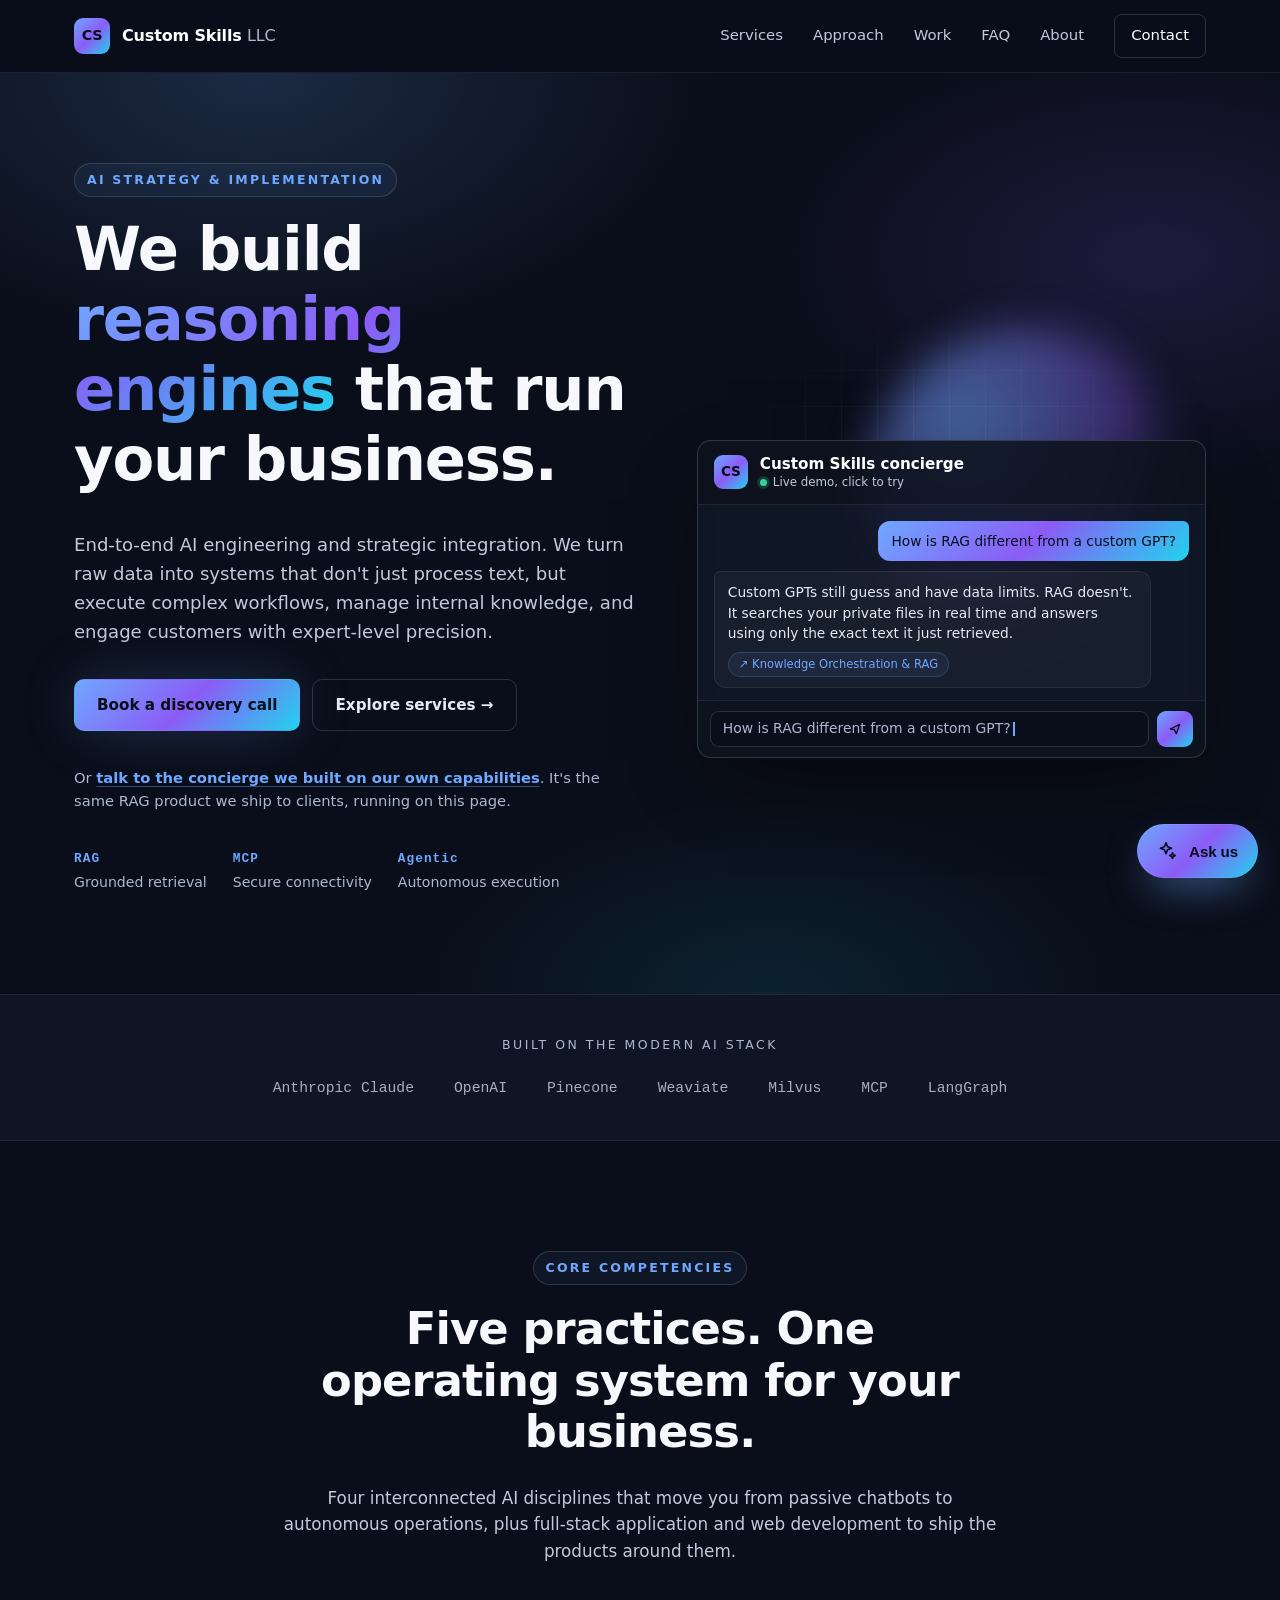
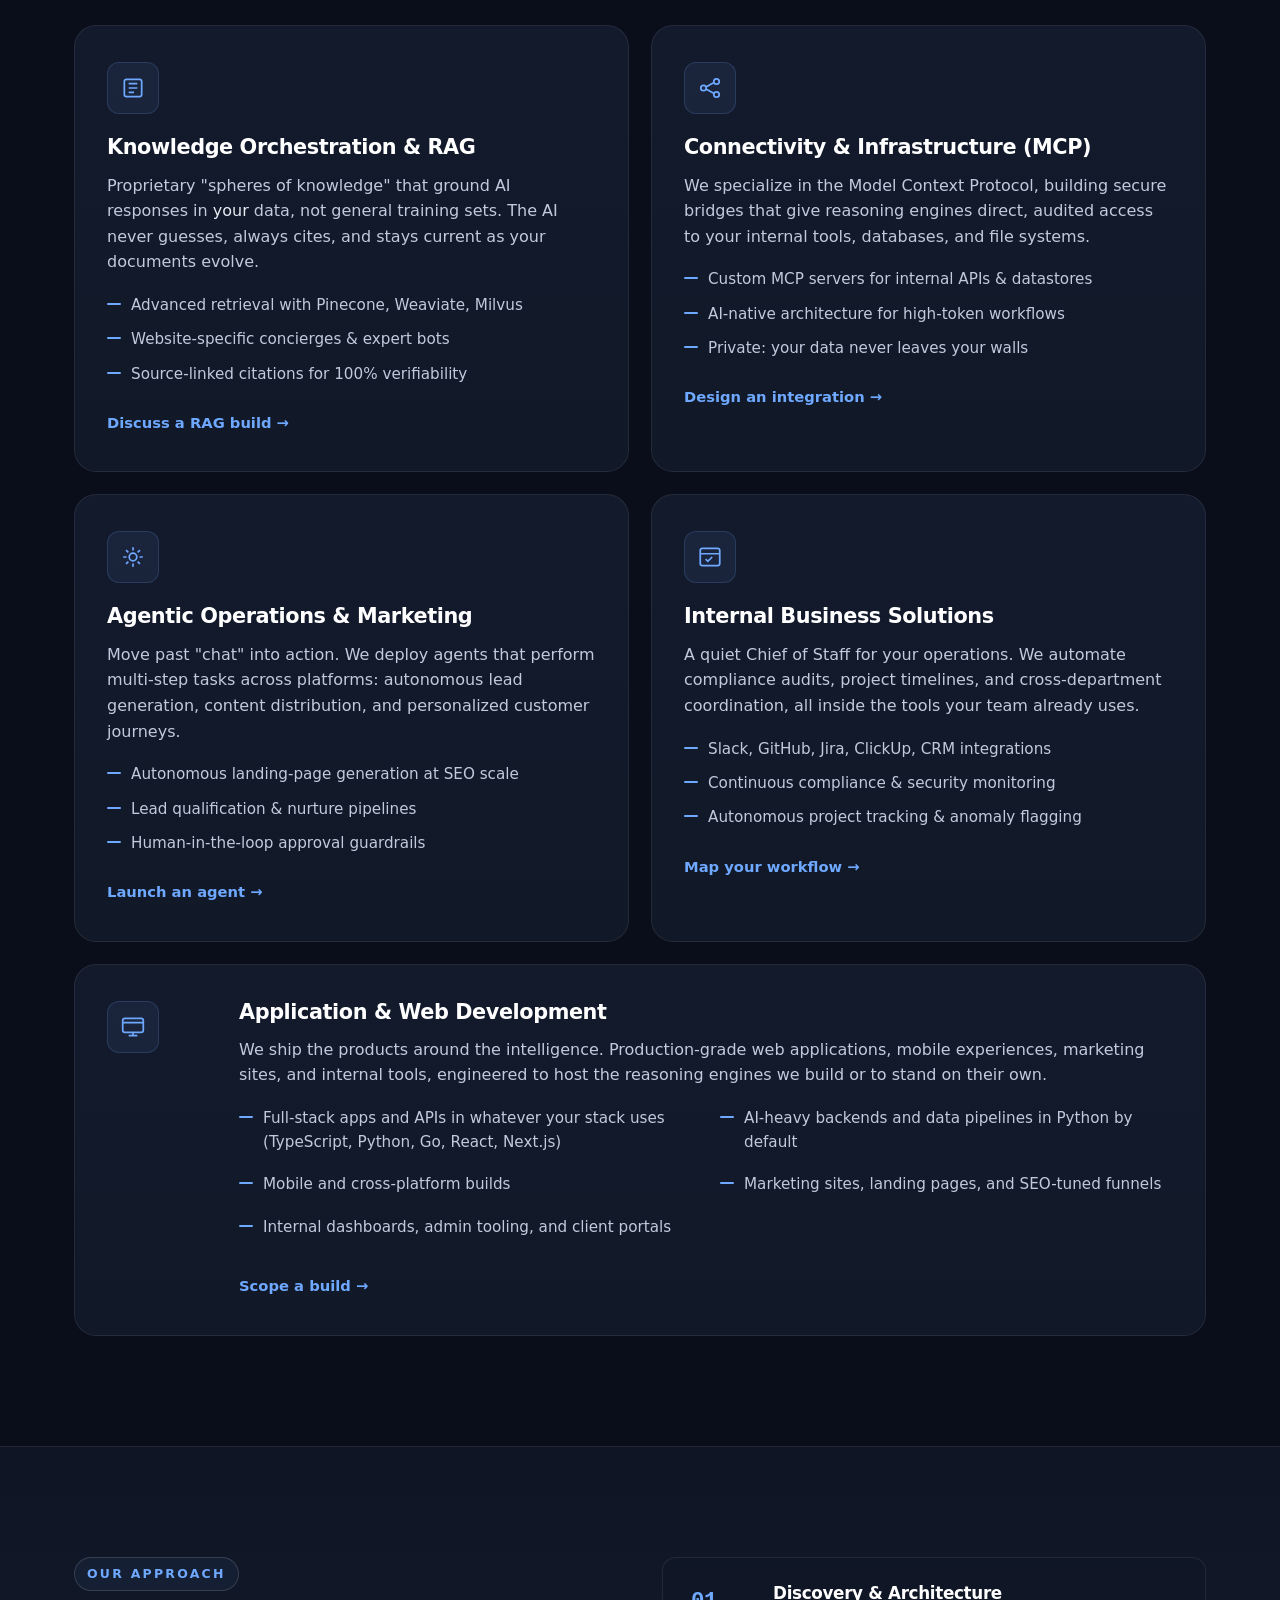
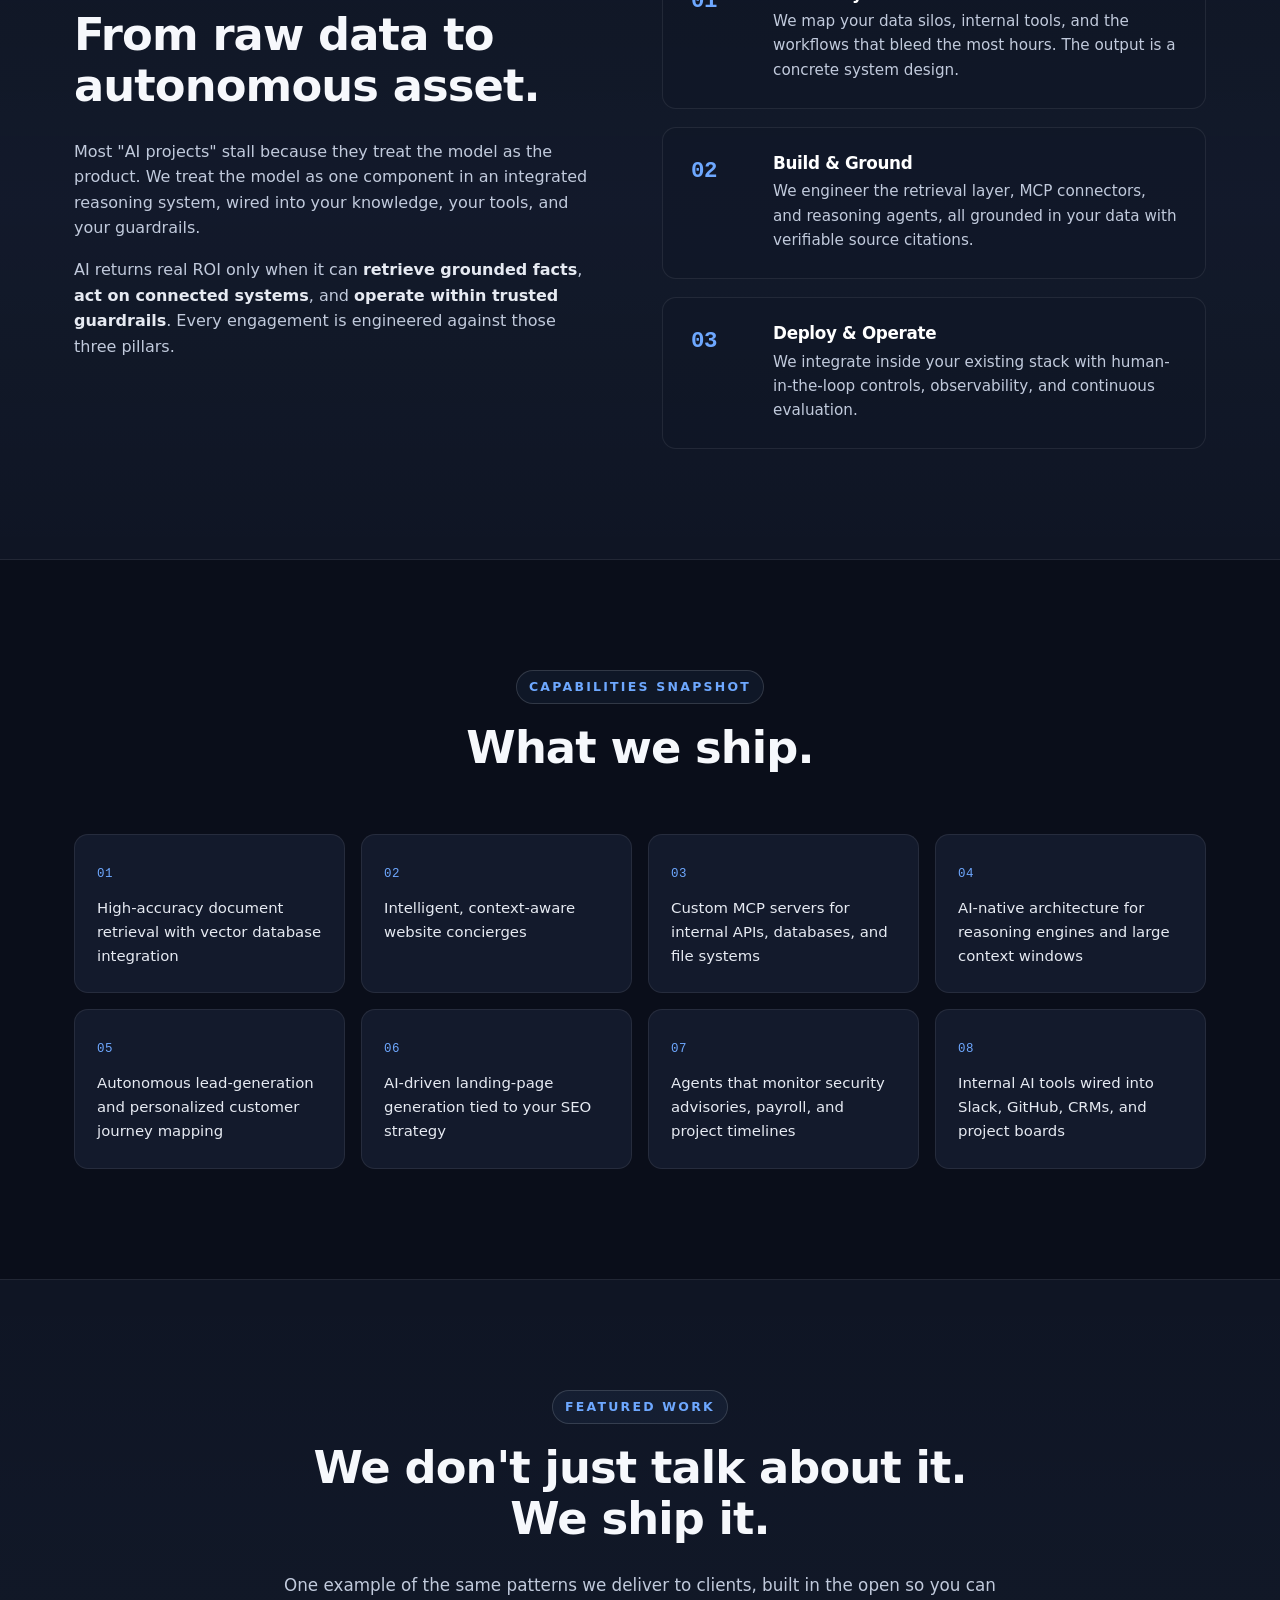
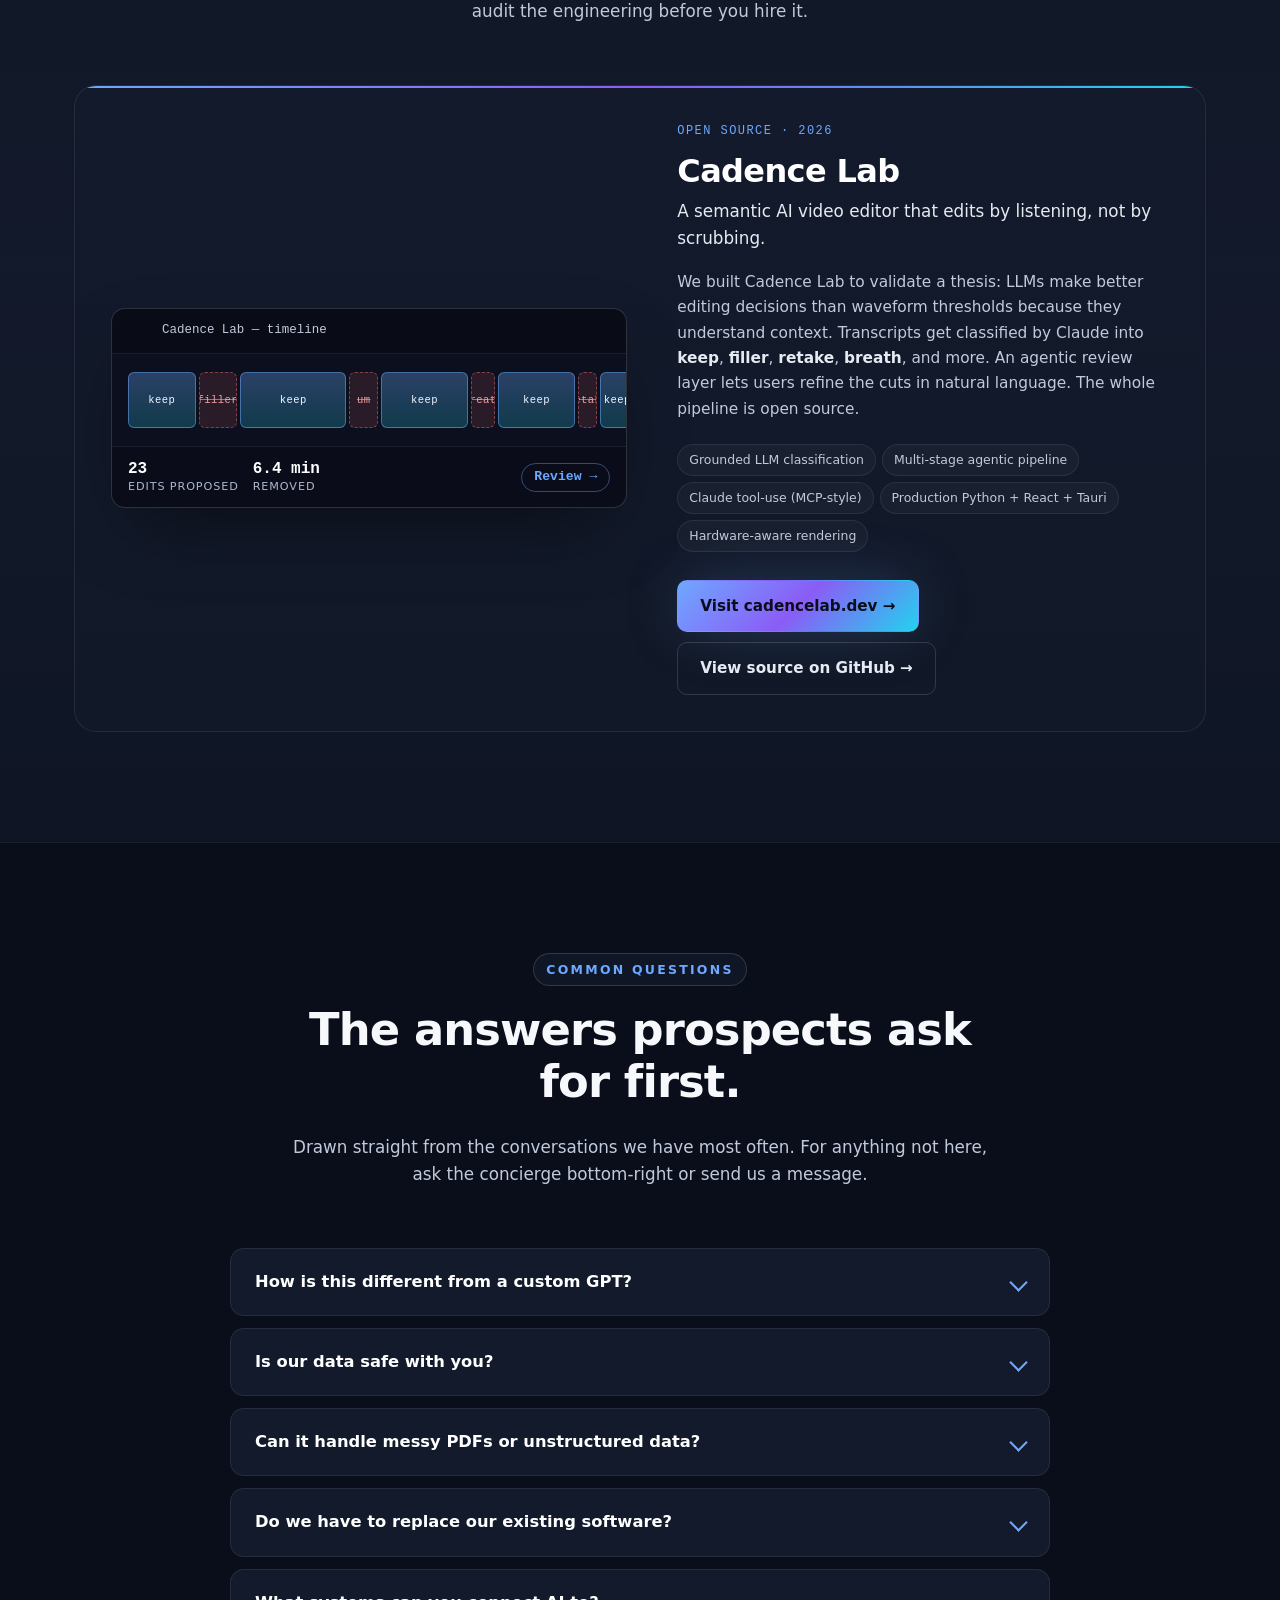
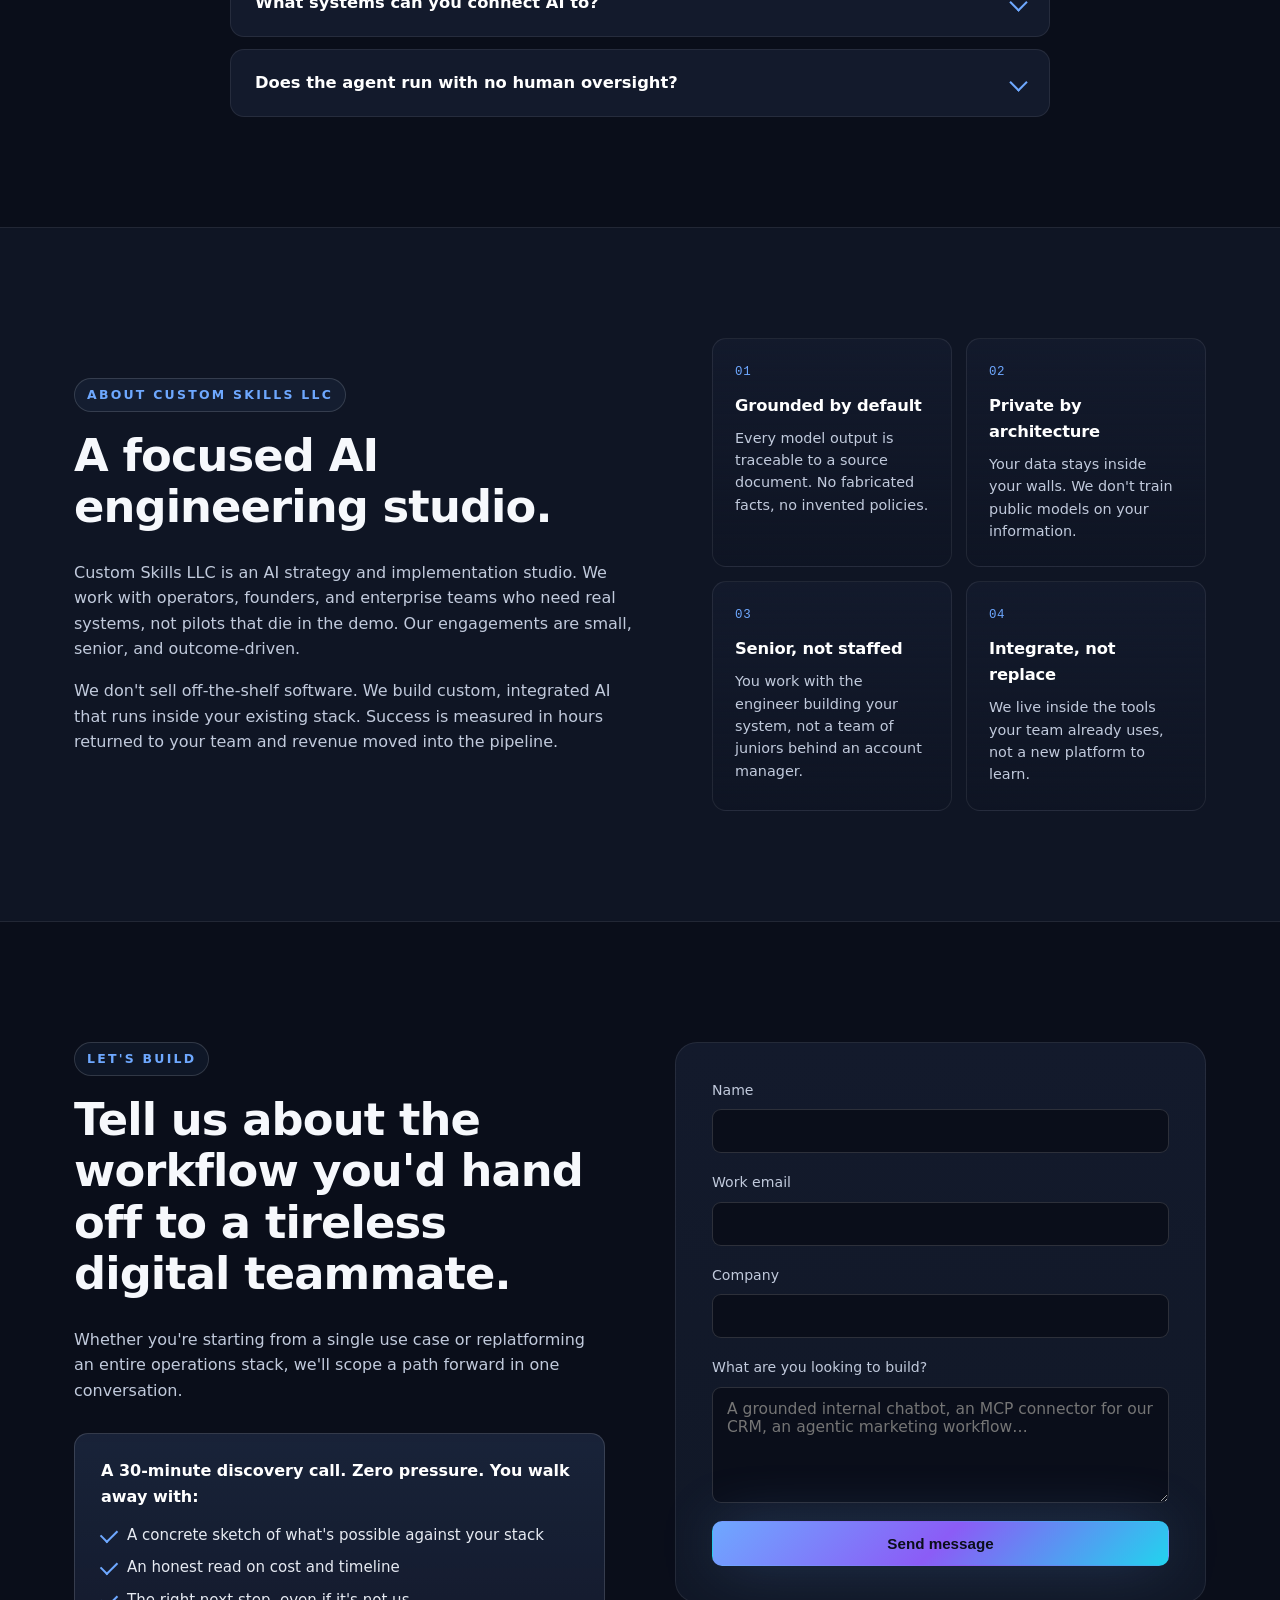
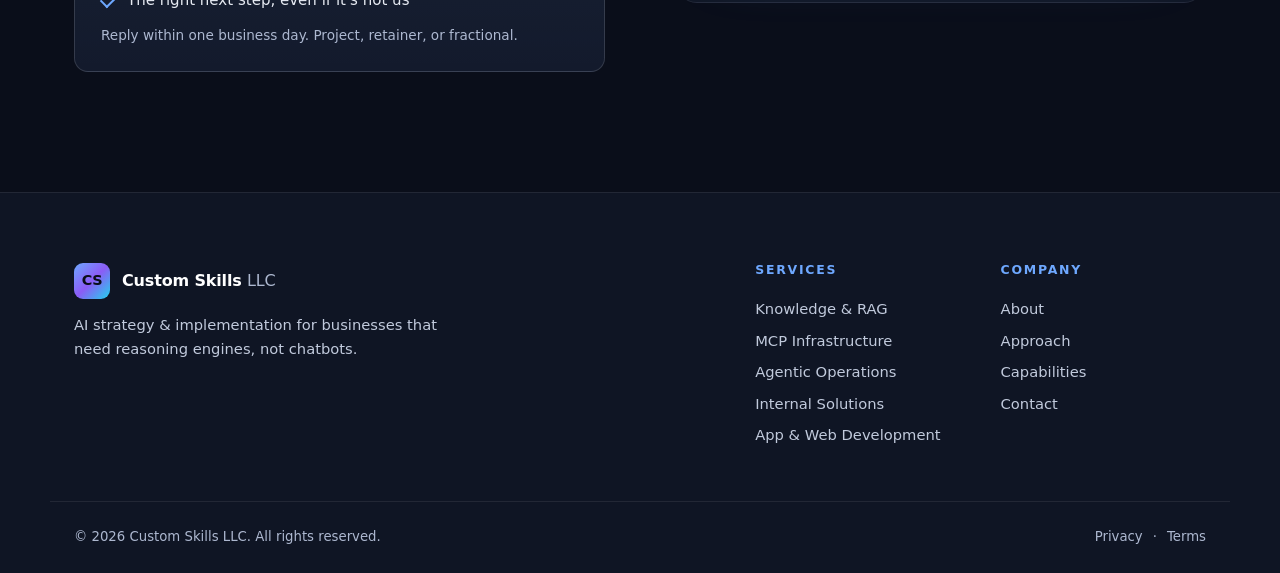
==== public/index.html @ 5caa5357 "Add portfolio section, add Cadence Lab to chatbot" ====
<!DOCTYPE html>
<html lang="en">
<head>
  <meta charset="UTF-8" />
  <meta name="viewport" content="width=device-width, initial-scale=1.0" />

  <!-- Primary SEO -->
  <title>Custom Skills LLC | AI Consulting, RAG & MCP Implementation</title>
  <meta name="description" content="Custom Skills LLC builds production AI systems for businesses: RAG knowledge bases, MCP integrations, agentic workflows, and the web apps that ship around them. Reasoning engines, not chatbots." />
  <meta name="keywords" content="AI consulting, AI implementation, RAG, retrieval augmented generation, MCP, Model Context Protocol, AI agents, agentic AI, LLM consulting, AI strategy, custom AI development, vector database, AI integration" />
  <meta name="author" content="Custom Skills LLC" />
  <link rel="canonical" href="https://customskillsllc.com/" />

  <!-- Icons & theming -->
  <link rel="icon" type="image/svg+xml" href="favicon.svg" />
  <link rel="mask-icon" href="favicon.svg" color="#6ea8ff" />
  <meta name="theme-color" content="#0a0e1a" />

  <!-- Open Graph (LinkedIn, Facebook, iMessage, Slack) -->
  <meta property="og:type" content="website" />
  <meta property="og:site_name" content="Custom Skills LLC" />
  <meta property="og:title" content="Custom Skills LLC | AI Consulting, RAG & MCP Implementation" />
  <meta property="og:description" content="We build reasoning engines that run your business. RAG knowledge bases, MCP integrations, agentic workflows, and the web apps that ship around them." />
  <meta property="og:url" content="https://customskillsllc.com/" />
  <meta property="og:image" content="https://customskillsllc.com/og-image.jpg" />
  <meta property="og:image:width" content="1200" />
  <meta property="og:image:height" content="630" />
  <meta property="og:image:alt" content="Custom Skills LLC | AI Strategy &amp; Implementation" />
  <meta property="og:locale" content="en_US" />

  <!-- Twitter / X -->
  <meta name="twitter:card" content="summary_large_image" />
  <meta name="twitter:title" content="Custom Skills LLC | AI Consulting, RAG & MCP Implementation" />
  <meta name="twitter:description" content="We build reasoning engines that run your business. RAG knowledge bases, MCP integrations, agentic workflows, and the web apps that ship around them." />
  <meta name="twitter:image" content="https://customskillsllc.com/og-image.jpg" />
  <meta name="twitter:image:alt" content="Custom Skills LLC | AI Strategy &amp; Implementation" />

  <!-- Performance hints -->
  <link rel="dns-prefetch" href="https://formspree.io" />

  <!-- Fonts (self-hosted, no third-party request) -->
  <link rel="preload" as="font" type="font/woff2" href="/fonts/inter-400-latin.woff2" crossorigin />
  <link rel="preload" as="font" type="font/woff2" href="/fonts/inter-700-latin.woff2" crossorigin />
  <style id="fonts">
@font-face {
  font-family: 'Inter';
  font-style: normal;
  font-weight: 400;
  font-display: swap;
  src: url('/fonts/inter-400-latin-ext.woff2') format('woff2');
  unicode-range: U+0100-02BA, U+02BD-02C5, U+02C7-02CC, U+02CE-02D7, U+02DD-02FF, U+0304, U+0308, U+0329, U+1D00-1DBF, U+1E00-1E9F, U+1EF2-1EFF, U+2020, U+20A0-20AB, U+20AD-20C0, U+2113, U+2C60-2C7F, U+A720-A7FF;
}
@font-face {
  font-family: 'Inter';
  font-style: normal;
  font-weight: 400;
  font-display: swap;
  src: url('/fonts/inter-400-latin.woff2') format('woff2');
  unicode-range: U+0000-00FF, U+0131, U+0152-0153, U+02BB-02BC, U+02C6, U+02DA, U+02DC, U+0304, U+0308, U+0329, U+2000-206F, U+20AC, U+2122, U+2191, U+2193, U+2212, U+2215, U+FEFF, U+FFFD;
}
@font-face {
  font-family: 'Inter';
  font-style: normal;
  font-weight: 500;
  font-display: swap;
  src: url('/fonts/inter-500-latin-ext.woff2') format('woff2');
  unicode-range: U+0100-02BA, U+02BD-02C5, U+02C7-02CC, U+02CE-02D7, U+02DD-02FF, U+0304, U+0308, U+0329, U+1D00-1DBF, U+1E00-1E9F, U+1EF2-1EFF, U+2020, U+20A0-20AB, U+20AD-20C0, U+2113, U+2C60-2C7F, U+A720-A7FF;
}
@font-face {
  font-family: 'Inter';
  font-style: normal;
  font-weight: 500;
  font-display: swap;
  src: url('/fonts/inter-500-latin.woff2') format('woff2');
  unicode-range: U+0000-00FF, U+0131, U+0152-0153, U+02BB-02BC, U+02C6, U+02DA, U+02DC, U+0304, U+0308, U+0329, U+2000-206F, U+20AC, U+2122, U+2191, U+2193, U+2212, U+2215, U+FEFF, U+FFFD;
}
@font-face {
  font-family: 'Inter';
  font-style: normal;
  font-weight: 600;
  font-display: swap;
  src: url('/fonts/inter-600-latin-ext.woff2') format('woff2');
  unicode-range: U+0100-02BA, U+02BD-02C5, U+02C7-02CC, U+02CE-02D7, U+02DD-02FF, U+0304, U+0308, U+0329, U+1D00-1DBF, U+1E00-1E9F, U+1EF2-1EFF, U+2020, U+20A0-20AB, U+20AD-20C0, U+2113, U+2C60-2C7F, U+A720-A7FF;
}
@font-face {
  font-family: 'Inter';
  font-style: normal;
  font-weight: 600;
  font-display: swap;
  src: url('/fonts/inter-600-latin.woff2') format('woff2');
  unicode-range: U+0000-00FF, U+0131, U+0152-0153, U+02BB-02BC, U+02C6, U+02DA, U+02DC, U+0304, U+0308, U+0329, U+2000-206F, U+20AC, U+2122, U+2191, U+2193, U+2212, U+2215, U+FEFF, U+FFFD;
}
@font-face {
  font-family: 'Inter';
  font-style: normal;
  font-weight: 700;
  font-display: swap;
  src: url('/fonts/inter-700-latin-ext.woff2') format('woff2');
  unicode-range: U+0100-02BA, U+02BD-02C5, U+02C7-02CC, U+02CE-02D7, U+02DD-02FF, U+0304, U+0308, U+0329, U+1D00-1DBF, U+1E00-1E9F, U+1EF2-1EFF, U+2020, U+20A0-20AB, U+20AD-20C0, U+2113, U+2C60-2C7F, U+A720-A7FF;
}
@font-face {
  font-family: 'Inter';
  font-style: normal;
  font-weight: 700;
  font-display: swap;
  src: url('/fonts/inter-700-latin.woff2') format('woff2');
  unicode-range: U+0000-00FF, U+0131, U+0152-0153, U+02BB-02BC, U+02C6, U+02DA, U+02DC, U+0304, U+0308, U+0329, U+2000-206F, U+20AC, U+2122, U+2191, U+2193, U+2212, U+2215, U+FEFF, U+FFFD;
}
@font-face {
  font-family: 'Inter';
  font-style: normal;
  font-weight: 800;
  font-display: swap;
  src: url('/fonts/inter-800-latin-ext.woff2') format('woff2');
  unicode-range: U+0100-02BA, U+02BD-02C5, U+02C7-02CC, U+02CE-02D7, U+02DD-02FF, U+0304, U+0308, U+0329, U+1D00-1DBF, U+1E00-1E9F, U+1EF2-1EFF, U+2020, U+20A0-20AB, U+20AD-20C0, U+2113, U+2C60-2C7F, U+A720-A7FF;
}
@font-face {
  font-family: 'Inter';
  font-style: normal;
  font-weight: 800;
  font-display: swap;
  src: url('/fonts/inter-800-latin.woff2') format('woff2');
  unicode-range: U+0000-00FF, U+0131, U+0152-0153, U+02BB-02BC, U+02C6, U+02DA, U+02DC, U+0304, U+0308, U+0329, U+2000-206F, U+20AC, U+2122, U+2191, U+2193, U+2212, U+2215, U+FEFF, U+FFFD;
}
@font-face {
  font-family: 'JetBrains Mono';
  font-style: normal;
  font-weight: 400;
  font-display: swap;
  src: url('/fonts/jetbrains-mono-400-latin-ext.woff2') format('woff2');
  unicode-range: U+0100-02BA, U+02BD-02C5, U+02C7-02CC, U+02CE-02D7, U+02DD-02FF, U+0304, U+0308, U+0329, U+1D00-1DBF, U+1E00-1E9F, U+1EF2-1EFF, U+2020, U+20A0-20AB, U+20AD-20C0, U+2113, U+2C60-2C7F, U+A720-A7FF;
}
@font-face {
  font-family: 'JetBrains Mono';
  font-style: normal;
  font-weight: 400;
  font-display: swap;
  src: url('/fonts/jetbrains-mono-400-latin.woff2') format('woff2');
  unicode-range: U+0000-00FF, U+0131, U+0152-0153, U+02BB-02BC, U+02C6, U+02DA, U+02DC, U+0304, U+0308, U+0329, U+2000-206F, U+20AC, U+2122, U+2191, U+2193, U+2212, U+2215, U+FEFF, U+FFFD;
}
@font-face {
  font-family: 'JetBrains Mono';
  font-style: normal;
  font-weight: 500;
  font-display: swap;
  src: url('/fonts/jetbrains-mono-500-latin-ext.woff2') format('woff2');
  unicode-range: U+0100-02BA, U+02BD-02C5, U+02C7-02CC, U+02CE-02D7, U+02DD-02FF, U+0304, U+0308, U+0329, U+1D00-1DBF, U+1E00-1E9F, U+1EF2-1EFF, U+2020, U+20A0-20AB, U+20AD-20C0, U+2113, U+2C60-2C7F, U+A720-A7FF;
}
@font-face {
  font-family: 'JetBrains Mono';
  font-style: normal;
  font-weight: 500;
  font-display: swap;
  src: url('/fonts/jetbrains-mono-500-latin.woff2') format('woff2');
  unicode-range: U+0000-00FF, U+0131, U+0152-0153, U+02BB-02BC, U+02C6, U+02DA, U+02DC, U+0304, U+0308, U+0329, U+2000-206F, U+20AC, U+2122, U+2191, U+2193, U+2212, U+2215, U+FEFF, U+FFFD;
}
  </style>

  <link rel="preload" href="styles.css" as="style" onload="this.onload=null;this.rel='stylesheet'" />
  <noscript><link rel="stylesheet" href="styles.css" /></noscript>

  <!-- Structured data -->
  <script type="application/ld+json">
  {
    "@context": "https://schema.org",
    "@graph": [
      {
        "@type": "Organization",
        "@id": "https://customskillsllc.com/#organization",
        "name": "Custom Skills LLC",
        "url": "https://customskillsllc.com/",
        "logo": "https://customskillsllc.com/favicon.svg",
        "image": "https://customskillsllc.com/og-image.jpg",
        "description": "AI strategy and implementation studio building reasoning engines, RAG systems, MCP infrastructure, and autonomous agents for businesses.",
        "email": "contact@customskillsllc.com",
        "founder": {
          "@type": "Person",
          "@id": "https://customskillsllc.com/#joseph-leon",
          "name": "Joseph Leon",
          "jobTitle": "Founder",
          "worksFor": { "@id": "https://customskillsllc.com/#organization" }
        }
      },
      {
        "@type": "ProfessionalService",
        "@id": "https://customskillsllc.com/#service",
        "name": "Custom Skills LLC",
        "url": "https://customskillsllc.com/",
        "image": "https://customskillsllc.com/og-image.jpg",
        "description": "End-to-end AI engineering and strategic integration. Knowledge orchestration, MCP infrastructure, agentic operations, internal business solutions, and application & web development.",
        "areaServed": "Worldwide",
        "priceRange": "$$$",
        "provider": { "@id": "https://customskillsllc.com/#organization" },
        "hasOfferCatalog": {
          "@type": "OfferCatalog",
          "name": "AI Services",
          "itemListElement": [
            {
              "@type": "Offer",
              "itemOffered": {
                "@type": "Service",
                "name": "Knowledge Orchestration & RAG",
                "description": "Proprietary spheres of knowledge for businesses, ensuring AI responses are grounded in your data via advanced retrieval-augmented generation with vector databases like Pinecone, Weaviate, and Milvus."
              }
            },
            {
              "@type": "Offer",
              "itemOffered": {
                "@type": "Service",
                "name": "Connectivity & Infrastructure (MCP)",
                "description": "Custom Model Context Protocol servers that give AI models direct, secure access to internal tools, databases, and file systems."
              }
            },
            {
              "@type": "Offer",
              "itemOffered": {
                "@type": "Service",
                "name": "Agentic Operations & Marketing",
                "description": "Autonomous AI agents that execute multi-step tasks across platforms: lead generation, content distribution, and personalized customer journeys."
              }
            },
            {
              "@type": "Offer",
              "itemOffered": {
                "@type": "Service",
                "name": "Internal Business Solutions",
                "description": "Custom AI tools that automate compliance audits, project timelines, and cross-department coordination inside your existing software stack."
              }
            },
            {
              "@type": "Offer",
              "itemOffered": {
                "@type": "Service",
                "name": "Application & Web Development",
                "description": "Production-grade web applications, mobile experiences, marketing sites, and internal tools engineered to host AI reasoning engines or stand on their own."
              }
            }
          ]
        }
      },
      {
        "@type": "WebSite",
        "@id": "https://customskillsllc.com/#website",
        "url": "https://customskillsllc.com/",
        "name": "Custom Skills LLC",
        "publisher": { "@id": "https://customskillsllc.com/#organization" },
        "inLanguage": "en-US"
      },
      {
        "@type": "FAQPage",
        "@id": "https://customskillsllc.com/#faq",
        "mainEntity": [
          {
            "@type": "Question",
            "name": "How is this different from a custom GPT?",
            "acceptedAnswer": {
              "@type": "Answer",
              "text": "Custom GPTs still guess and have strict data limits. RAG doesn't guess. It acts like a search engine for your private files, reads the exact text in real time, and summarizes it perfectly. When your data changes, the AI knows instantly, no retraining required."
            }
          },
          {
            "@type": "Question",
            "name": "Is our data safe with you?",
            "acceptedAnswer": {
              "@type": "Answer",
              "text": "Yes. We don't use your data to train public AI models. We build a secure, private bridge so the AI can look at your data inside your own walls, answer the question, and leave. Your data stays entirely yours."
            }
          },
          {
            "@type": "Question",
            "name": "Can it handle messy PDFs or unstructured data?",
            "acceptedAnswer": {
              "@type": "Answer",
              "text": "Yes. Our system ingests unstructured text, breaks it down, and indexes it so the AI can navigate thousands of pages of messy documentation in milliseconds."
            }
          },
          {
            "@type": "Question",
            "name": "Do we have to replace our existing software?",
            "acceptedAnswer": {
              "@type": "Answer",
              "text": "Not at all. We don't ask you to learn a new platform. We build the AI to live inside the tools your team already uses every day, making your existing stack significantly smarter."
            }
          },
          {
            "@type": "Question",
            "name": "What systems can you connect AI to?",
            "acceptedAnswer": {
              "@type": "Answer",
              "text": "Standard cloud databases, custom internal APIs, older local file systems. We build the custom MCP connectors to bridge them all together."
            }
          },
          {
            "@type": "Question",
            "name": "Does the agent run with no human oversight?",
            "acceptedAnswer": {
              "@type": "Answer",
              "text": "Only as much as you want it to. We build these systems with human-in-the-loop guardrails. The agent can do the heavy lifting and then pause for a manager's approval before anything goes live, or operate fully autonomously once you've earned confidence."
            }
          }
        ]
      }
    ]
  }
  </script>
</head>
<body>
  <a href="#main" class="skip-link">Skip to content</a>
  <header class="site-header" id="top">
    <div class="container nav-container">
      <a href="#top" class="logo">
        <span class="logo-mark">CS</span>
        <span class="logo-text">Custom Skills <span class="logo-llc">LLC</span></span>
      </a>
      <nav class="primary-nav" aria-label="Primary">
        <a href="#services">Services</a>
        <a href="#approach">Approach</a>
        <a href="#work">Work</a>
        <a href="#faq">FAQ</a>
        <a href="#about">About</a>
        <a href="#contact" class="nav-cta">Contact</a>
      </nav>
      <button class="nav-toggle" aria-label="Toggle navigation" aria-expanded="false">
        <span></span><span></span><span></span>
      </button>
    </div>
  </header>

  <main id="main">
    <section class="hero">
      <div class="container hero-grid">
        <div class="hero-content">
          <div class="eyebrow">AI Strategy & Implementation</div>
          <h1>We build <span class="gradient-text">reasoning engines</span> that run your business.</h1>
          <p class="lede">
            End-to-end AI engineering and strategic integration. We turn raw
            data into systems that don't just process text, but execute
            complex workflows, manage internal knowledge, and engage
            customers with expert-level precision.
          </p>
          <div class="hero-actions">
            <a href="#contact" class="btn btn-primary">Book a discovery call</a>
            <a href="#services" class="btn btn-ghost">Explore services →</a>
          </div>
          <p class="hero-concierge-cta">
            Or
            <button type="button" class="link-cta" data-open-concierge>
              talk to the concierge we built on our own capabilities
            </button>.
            It's the same RAG product we ship to clients, running on this page.
          </p>
          <ul class="hero-trust">
            <li><strong>RAG</strong> Grounded retrieval</li>
            <li><strong>MCP</strong> Secure connectivity</li>
            <li><strong>Agentic</strong> Autonomous execution</li>
          </ul>
        </div>
        <div class="hero-visual">
          <div class="orb" aria-hidden="true"></div>
          <div class="grid-overlay" aria-hidden="true"></div>
          <button
            type="button"
            class="hero-chat"
            data-open-concierge
            aria-label="Try the live Custom Skills concierge"
          >
            <div class="hero-chat-header">
              <span class="hero-chat-mark" aria-hidden="true">CS</span>
              <div class="hero-chat-title">
                <strong>Custom Skills concierge</strong>
                <span class="hero-chat-sub">
                  <span class="hero-chat-dot" aria-hidden="true"></span>
                  Live demo, click to try
                </span>
              </div>
            </div>
            <div class="hero-chat-messages">
              <div class="hero-chat-msg hero-chat-msg-user">
                How is RAG different from a custom GPT?
              </div>
              <div class="hero-chat-msg hero-chat-msg-assistant">
                <p>
                  Custom GPTs still guess and have data limits. RAG doesn't.
                  It searches your private files in real time and answers
                  using only the exact text it just retrieved.
                </p>
                <span class="hero-chat-cite">↗ Knowledge Orchestration &amp; RAG</span>
              </div>
            </div>
            <div class="hero-chat-input">
              <span class="hero-chat-placeholder" aria-label="Sample questions">
                <span class="hero-chat-typed" data-typewriter>Ask about RAG, MCP, agents…</span><span class="hero-chat-cursor" aria-hidden="true"></span>
              </span>
              <span class="hero-chat-send" aria-hidden="true">
                <svg viewBox="0 0 24 24" fill="none" stroke="currentColor" stroke-width="2" stroke-linecap="round" stroke-linejoin="round">
                  <path d="M5 12l14-7-5 14-3-6z"/>
                </svg>
              </span>
            </div>
          </button>
        </div>
      </div>
    </section>

    <section class="logos-strip">
      <div class="container">
        <p class="strip-label">Built on the modern AI stack</p>
        <div class="logos">
          <span>Anthropic Claude</span>
          <span>OpenAI</span>
          <span>Pinecone</span>
          <span>Weaviate</span>
          <span>Milvus</span>
          <span>MCP</span>
          <span>LangGraph</span>
        </div>
      </div>
    </section>

    <section id="services" class="services">
      <div class="container">
        <header class="section-header">
          <div class="eyebrow">Core Competencies</div>
          <h2>Five practices. One operating system for your business.</h2>
          <p class="section-sub">
            Four interconnected AI disciplines that move you from passive
            chatbots to autonomous operations, plus full-stack application
            and web development to ship the products around them.
          </p>
        </header>

        <div class="service-grid">
          <article class="service-card" id="service-knowledge-rag">
            <div class="service-icon" aria-hidden="true">
              <svg viewBox="0 0 24 24" fill="none" stroke="currentColor" stroke-width="1.6">
                <path d="M4 6a2 2 0 0 1 2-2h12a2 2 0 0 1 2 2v12a2 2 0 0 1-2 2H6a2 2 0 0 1-2-2z"/>
                <path d="M8 8h8M8 12h8M8 16h5"/>
              </svg>
            </div>
            <h3>Knowledge Orchestration & RAG</h3>
            <p>
              Proprietary "spheres of knowledge" that ground AI responses in
              <em>your</em> data, not general training sets. The AI never
              guesses, always cites, and stays current as your documents evolve.
            </p>
            <ul class="service-list">
              <li>Advanced retrieval with Pinecone, Weaviate, Milvus</li>
              <li>Website-specific concierges & expert bots</li>
              <li>Source-linked citations for 100% verifiability</li>
            </ul>
            <button type="button" class="service-link" data-open-concierge data-prefill="Tell me more about your Knowledge Orchestration and RAG work.">Discuss a RAG build →</button>
          </article>

          <article class="service-card" id="service-mcp">
            <div class="service-icon" aria-hidden="true">
              <svg viewBox="0 0 24 24" fill="none" stroke="currentColor" stroke-width="1.6">
                <circle cx="6" cy="12" r="2.5"/>
                <circle cx="18" cy="6" r="2.5"/>
                <circle cx="18" cy="18" r="2.5"/>
                <path d="M8.2 11l7.6-4M8.2 13l7.6 4"/>
              </svg>
            </div>
            <h3>Connectivity & Infrastructure (MCP)</h3>
            <p>
              We specialize in the Model Context Protocol, building secure
              bridges that give reasoning engines direct, audited access to
              your internal tools, databases, and file systems.
            </p>
            <ul class="service-list">
              <li>Custom MCP servers for internal APIs & datastores</li>
              <li>AI-native architecture for high-token workflows</li>
              <li>Private: your data never leaves your walls</li>
            </ul>
            <button type="button" class="service-link" data-open-concierge data-prefill="How would an MCP integration work for our internal systems?">Design an integration →</button>
          </article>

          <article class="service-card" id="service-agentic">
            <div class="service-icon" aria-hidden="true">
              <svg viewBox="0 0 24 24" fill="none" stroke="currentColor" stroke-width="1.6">
                <path d="M12 3v3M12 18v3M3 12h3M18 12h3M5.6 5.6l2.1 2.1M16.3 16.3l2.1 2.1M5.6 18.4l2.1-2.1M16.3 7.7l2.1-2.1"/>
                <circle cx="12" cy="12" r="3.5"/>
              </svg>
            </div>
            <h3>Agentic Operations & Marketing</h3>
            <p>
              Move past "chat" into action. We deploy agents that perform
              multi-step tasks across platforms: autonomous lead generation,
              content distribution, and personalized customer journeys.
            </p>
            <ul class="service-list">
              <li>Autonomous landing-page generation at SEO scale</li>
              <li>Lead qualification & nurture pipelines</li>
              <li>Human-in-the-loop approval guardrails</li>
            </ul>
            <button type="button" class="service-link" data-open-concierge data-prefill="What does an agentic operations engagement look like?">Launch an agent →</button>
          </article>

          <article class="service-card" id="service-internal">
            <div class="service-icon" aria-hidden="true">
              <svg viewBox="0 0 24 24" fill="none" stroke="currentColor" stroke-width="1.6">
                <rect x="3" y="4" width="18" height="16" rx="2"/>
                <path d="M3 9h18M8 14l2 2 4-4"/>
              </svg>
            </div>
            <h3>Internal Business Solutions</h3>
            <p>
              A quiet Chief of Staff for your operations. We automate
              compliance audits, project timelines, and cross-department
              coordination, all inside the tools your team already uses.
            </p>
            <ul class="service-list">
              <li>Slack, GitHub, Jira, ClickUp, CRM integrations</li>
              <li>Continuous compliance & security monitoring</li>
              <li>Autonomous project tracking & anomaly flagging</li>
            </ul>
            <button type="button" class="service-link" data-open-concierge data-prefill="How do you automate internal business workflows?">Map your workflow →</button>
          </article>

          <article class="service-card service-card-wide" id="service-app-web">
            <div class="service-icon" aria-hidden="true">
              <svg viewBox="0 0 24 24" fill="none" stroke="currentColor" stroke-width="1.6">
                <rect x="2.5" y="4" width="19" height="13" rx="2"/>
                <path d="M2.5 8h19M8 20h8M12 17v3"/>
              </svg>
            </div>
            <div class="service-wide-body">
              <h3>Application & Web Development</h3>
              <p>
                We ship the products around the intelligence. Production-grade
                web applications, mobile experiences, marketing sites, and
                internal tools, engineered to host the reasoning engines we
                build or to stand on their own.
              </p>
              <ul class="service-list service-list-wide">
                <li>Full-stack apps and APIs in whatever your stack uses (TypeScript, Python, Go, React, Next.js)</li>
                <li>AI-heavy backends and data pipelines in Python by default</li>
                <li>Mobile and cross-platform builds</li>
                <li>Marketing sites, landing pages, and SEO-tuned funnels</li>
                <li>Internal dashboards, admin tooling, and client portals</li>
              </ul>
              <button type="button" class="service-link" data-open-concierge data-prefill="Can you build a custom application around an AI backend for us?">Scope a build →</button>
            </div>
          </article>
        </div>
      </div>
    </section>

    <section id="approach" class="approach">
      <div class="container approach-grid">
        <div class="approach-copy">
          <div class="eyebrow">Our Approach</div>
          <h2>From raw data to autonomous asset.</h2>
          <p>
            Most "AI projects" stall because they treat the model as the
            product. We treat the model as one component in an integrated
            reasoning system, wired into your knowledge, your tools, and
            your guardrails.
          </p>
          <p>
            AI returns real ROI only when it can
            <strong>retrieve grounded facts</strong>,
            <strong>act on connected systems</strong>, and
            <strong>operate within trusted guardrails</strong>. Every
            engagement is engineered against those three pillars.
          </p>
        </div>
        <ol class="approach-steps">
          <li>
            <span class="step-num">01</span>
            <div>
              <h3>Discovery & Architecture</h3>
              <p>We map your data silos, internal tools, and the workflows that bleed the most hours. The output is a concrete system design.</p>
            </div>
          </li>
          <li>
            <span class="step-num">02</span>
            <div>
              <h3>Build & Ground</h3>
              <p>We engineer the retrieval layer, MCP connectors, and reasoning agents, all grounded in your data with verifiable source citations.</p>
            </div>
          </li>
          <li>
            <span class="step-num">03</span>
            <div>
              <h3>Deploy & Operate</h3>
              <p>We integrate inside your existing stack with human-in-the-loop controls, observability, and continuous evaluation.</p>
            </div>
          </li>
        </ol>
      </div>
    </section>

    <section id="capabilities" class="capabilities">
      <div class="container">
        <header class="section-header">
          <div class="eyebrow">Capabilities Snapshot</div>
          <h2>What we ship.</h2>
        </header>
        <div class="cap-grid">
          <div class="cap-item"><span>01</span><p>High-accuracy document retrieval with vector database integration</p></div>
          <div class="cap-item"><span>02</span><p>Intelligent, context-aware website concierges</p></div>
          <div class="cap-item"><span>03</span><p>Custom MCP servers for internal APIs, databases, and file systems</p></div>
          <div class="cap-item"><span>04</span><p>AI-native architecture for reasoning engines and large context windows</p></div>
          <div class="cap-item"><span>05</span><p>Autonomous lead-generation and personalized customer journey mapping</p></div>
          <div class="cap-item"><span>06</span><p>AI-driven landing-page generation tied to your SEO strategy</p></div>
          <div class="cap-item"><span>07</span><p>Agents that monitor security advisories, payroll, and project timelines</p></div>
          <div class="cap-item"><span>08</span><p>Internal AI tools wired into Slack, GitHub, CRMs, and project boards</p></div>
        </div>
      </div>
    </section>

    <section id="work" class="work">
      <div class="container">
        <header class="section-header">
          <div class="eyebrow">Featured Work</div>
          <h2>We don't just talk about it. We ship it.</h2>
          <p class="section-sub">
            One example of the same patterns we deliver to clients, built in the open so you can audit the engineering before you hire it.
          </p>
        </header>

        <article class="work-card">
          <div class="work-visual" aria-hidden="true">
            <div class="work-window">
              <div class="work-window-header">
                <span class="dot red"></span>
                <span class="dot yellow"></span>
                <span class="dot green"></span>
                <span class="work-window-title">Cadence Lab — timeline</span>
              </div>
              <div class="work-timeline">
                <div class="work-clip work-clip-keep" style="--w: 14%">keep</div>
                <div class="work-clip work-clip-cut" style="--w: 8%">filler</div>
                <div class="work-clip work-clip-keep" style="--w: 22%">keep</div>
                <div class="work-clip work-clip-cut" style="--w: 6%">um</div>
                <div class="work-clip work-clip-keep" style="--w: 18%">keep</div>
                <div class="work-clip work-clip-cut" style="--w: 5%">breath</div>
                <div class="work-clip work-clip-keep" style="--w: 16%">keep</div>
                <div class="work-clip work-clip-cut" style="--w: 4%">retake</div>
                <div class="work-clip work-clip-keep" style="--w: 7%">keep</div>
              </div>
              <div class="work-window-footer">
                <span class="work-stat">
                  <span class="work-stat-num">23</span>
                  <span class="work-stat-label">edits proposed</span>
                </span>
                <span class="work-stat">
                  <span class="work-stat-num">6.4 min</span>
                  <span class="work-stat-label">removed</span>
                </span>
                <span class="work-stat work-stat-cta">Review →</span>
              </div>
            </div>
          </div>

          <div class="work-content">
            <div class="work-label">Open Source · 2026</div>
            <h3 class="work-title">Cadence Lab</h3>
            <p class="work-tagline">A semantic AI video editor that edits by listening, not by scrubbing.</p>
            <p class="work-desc">
              We built Cadence Lab to validate a thesis: LLMs make better editing decisions than waveform thresholds because they understand context. Transcripts get classified by Claude into <em>keep</em>, <em>filler</em>, <em>retake</em>, <em>breath</em>, and more. An agentic review layer lets users refine the cuts in natural language. The whole pipeline is open source.
            </p>

            <ul class="work-tags" aria-label="Techniques demonstrated">
              <li>Grounded LLM classification</li>
              <li>Multi-stage agentic pipeline</li>
              <li>Claude tool-use (MCP-style)</li>
              <li>Production Python + React + Tauri</li>
              <li>Hardware-aware rendering</li>
            </ul>

            <div class="work-actions">
              <a href="https://cadencelab.dev" class="btn btn-primary" target="_blank" rel="noopener">Visit cadencelab.dev →</a>
              <a href="https://github.com/JosephLeon/Cadence-Lab" class="btn btn-ghost" target="_blank" rel="noopener">View source on GitHub →</a>
            </div>
          </div>
        </article>
      </div>
    </section>

    <section id="faq" class="faq">
      <div class="container">
        <header class="section-header">
          <div class="eyebrow">Common Questions</div>
          <h2>The answers prospects ask for first.</h2>
          <p class="section-sub">
            Drawn straight from the conversations we have most often.
            For anything not here, ask the concierge bottom-right or
            <a href="#contact">send us a message</a>.
          </p>
        </header>

        <div class="faq-list">
          <details class="faq-item">
            <summary>How is this different from a custom GPT?</summary>
            <div class="faq-body">
              Custom GPTs still guess and have strict data limits. RAG
              doesn't guess. It acts like a search engine for your
              private files, reads the exact text in real time, and
              summarizes it perfectly. When your data changes, the AI
              knows instantly, no retraining required.
            </div>
          </details>

          <details class="faq-item">
            <summary>Is our data safe with you?</summary>
            <div class="faq-body">
              Yes. We don't use your data to train public AI models. We
              build a secure, private bridge so the AI can look at your
              data inside your own walls, answer the question, and
              leave. Your data stays entirely yours.
            </div>
          </details>

          <details class="faq-item">
            <summary>Can it handle messy PDFs or unstructured data?</summary>
            <div class="faq-body">
              Yes. That's exactly what it excels at. Our system ingests
              unstructured text, breaks it down, and indexes it so the
              AI can navigate thousands of pages of messy documentation
              in milliseconds.
            </div>
          </details>

          <details class="faq-item">
            <summary>Do we have to replace our existing software?</summary>
            <div class="faq-body">
              Not at all. Our philosophy is the opposite. We don't ask
              you to learn a new platform. We build the AI to live
              inside the tools your team already uses every day, making
              your existing stack significantly smarter.
            </div>
          </details>

          <details class="faq-item">
            <summary>What systems can you connect AI to?</summary>
            <div class="faq-body">
              Pretty much anything. Standard cloud databases, custom
              internal APIs, older local file systems. We build the
              custom MCP connectors to bridge them all together.
            </div>
          </details>

          <details class="faq-item">
            <summary>Does the agent run with no human oversight?</summary>
            <div class="faq-body">
              Only as much as you want it to. We build these systems
              with human-in-the-loop guardrails. The agent can do the
              heavy lifting and then pause for a manager's approval
              before anything goes live, or operate fully autonomously
              once you've earned confidence.
            </div>
          </details>
        </div>
      </div>
    </section>

    <section id="about" class="about">
      <div class="container about-grid">
        <div class="about-copy">
          <div class="eyebrow">About Custom Skills LLC</div>
          <h2>A focused AI engineering studio.</h2>
          <p>
            Custom Skills LLC is an AI strategy and implementation studio.
            We work with operators, founders, and enterprise teams who need
            real systems, not pilots that die in the demo. Our engagements
            are small, senior, and outcome-driven.
          </p>
          <p>
            We don't sell off-the-shelf software. We build custom,
            integrated AI that runs inside your existing stack. Success
            is measured in hours returned to your team and revenue
            moved into the pipeline.
          </p>
        </div>
        <div class="principles" aria-label="Every engagement includes">
          <div class="principle">
            <div class="principle-num">01</div>
            <div class="principle-title">Grounded by default</div>
            <div class="principle-body">
              Every model output is traceable to a source document. No
              fabricated facts, no invented policies.
            </div>
          </div>
          <div class="principle">
            <div class="principle-num">02</div>
            <div class="principle-title">Private by architecture</div>
            <div class="principle-body">
              Your data stays inside your walls. We don't train public
              models on your information.
            </div>
          </div>
          <div class="principle">
            <div class="principle-num">03</div>
            <div class="principle-title">Senior, not staffed</div>
            <div class="principle-body">
              You work with the engineer building your system, not a
              team of juniors behind an account manager.
            </div>
          </div>
          <div class="principle">
            <div class="principle-num">04</div>
            <div class="principle-title">Integrate, not replace</div>
            <div class="principle-body">
              We live inside the tools your team already uses, not a new
              platform to learn.
            </div>
          </div>
        </div>
      </div>
    </section>

    <section id="contact" class="contact">
      <div class="container contact-grid">
        <div class="contact-copy">
          <div class="eyebrow">Let's Build</div>
          <h2>Tell us about the workflow you'd hand off to a tireless digital teammate.</h2>
          <p>
            Whether you're starting from a single use case or replatforming
            an entire operations stack, we'll scope a path forward in one
            conversation.
          </p>
          <div class="expect-block" aria-label="What to expect from a discovery call">
            <p class="expect-header">A 30-minute discovery call. Zero pressure. You walk away with:</p>
            <ul class="expect-list">
              <li>A concrete sketch of what's possible against your stack</li>
              <li>An honest read on cost and timeline</li>
              <li>The right next step, even if it's not us</li>
            </ul>
            <p class="expect-footer">Reply within one business day. Project, retainer, or fractional.</p>
          </div>
        </div>
        <form
          class="contact-form"
          action="https://formspree.io/f/xjgzgazb"
          method="POST"
        >
          <label>
            <span>Name</span>
            <input type="text" name="name" required autocomplete="name" />
          </label>
          <label>
            <span>Work email</span>
            <input type="email" name="email" required autocomplete="email" />
          </label>
          <label>
            <span>Company</span>
            <input type="text" name="company" autocomplete="organization" />
          </label>
          <label>
            <span>What are you looking to build?</span>
            <textarea name="message" rows="5" required placeholder="A grounded internal chatbot, an MCP connector for our CRM, an agentic marketing workflow…"></textarea>
          </label>
          <input type="text" name="_gotcha" tabindex="-1" autocomplete="off" class="hp-field" aria-hidden="true" />
          <button type="submit" class="btn btn-primary btn-block">Send message</button>
          <div class="form-status" role="status" aria-live="polite"></div>
        </form>
      </div>
    </section>
  </main>

  <footer class="site-footer">
    <div class="container footer-grid">
      <div>
        <a href="#top" class="logo logo-footer">
          <span class="logo-mark">CS</span>
          <span class="logo-text">Custom Skills <span class="logo-llc">LLC</span></span>
        </a>
        <p class="footer-tag">AI strategy & implementation for businesses that need reasoning engines, not chatbots.</p>
      </div>
      <div class="footer-cols">
        <div>
          <h3>Services</h3>
          <a href="#services">Knowledge & RAG</a>
          <a href="#services">MCP Infrastructure</a>
          <a href="#services">Agentic Operations</a>
          <a href="#services">Internal Solutions</a>
          <a href="#services">App & Web Development</a>
        </div>
        <div>
          <h3>Company</h3>
          <a href="#about">About</a>
          <a href="#approach">Approach</a>
          <a href="#capabilities">Capabilities</a>
          <a href="#contact">Contact</a>
        </div>
      </div>
    </div>
    <div class="container footer-bottom">
      <span>© <span id="year"></span> Custom Skills LLC. All rights reserved.</span>
      <nav class="footer-legal" aria-label="Legal">
        <a href="/privacy.html">Privacy</a>
        <span aria-hidden="true">·</span>
        <a href="/terms.html">Terms</a>
      </nav>
    </div>
  </footer>

  <!-- Concierge chat widget -->
  <div id="concierge" class="concierge" data-state="closed">
    <button
      type="button"
      class="concierge-launcher"
      aria-label="Open the Custom Skills LLC concierge"
      aria-controls="concierge-panel"
      aria-expanded="false"
    >
      <span class="concierge-launcher-icon" aria-hidden="true">
        <svg viewBox="0 0 24 24" fill="none" stroke="currentColor" stroke-width="1.8" stroke-linecap="round" stroke-linejoin="round">
          <path d="M12 3l1.7 4.3L18 9l-4.3 1.7L12 15l-1.7-4.3L6 9l4.3-1.7z"/>
          <path d="M19 14l.9 2.1L22 17l-2.1.9L19 20l-.9-2.1L16 17l2.1-.9z"/>
        </svg>
      </span>
      <span class="concierge-launcher-label">Ask&nbsp;us</span>
    </button>

    <section
      id="concierge-panel"
      class="concierge-panel"
      role="dialog"
      aria-labelledby="concierge-title"
      aria-modal="true"
      inert
    >
      <header class="concierge-header">
        <div class="concierge-brand">
          <span class="logo-mark" aria-hidden="true">CS</span>
          <div class="concierge-brand-text">
            <strong id="concierge-title">Custom Skills concierge</strong>
            <span class="concierge-sub">
              <span class="concierge-dot" aria-hidden="true"></span>
              Grounded in our capabilities statement
            </span>
          </div>
        </div>
        <button type="button" class="concierge-close" aria-label="Close concierge">
          <svg viewBox="0 0 24 24" fill="none" stroke="currentColor" stroke-width="2" stroke-linecap="round">
            <path d="M6 6l12 12M18 6L6 18"/>
          </svg>
        </button>
      </header>

      <div class="concierge-messages" id="concierge-messages" aria-live="polite">
        <div class="concierge-msg concierge-msg-assistant">
          <div class="concierge-bubble">
            Hi, I'm the Custom Skills LLC concierge. Ask me anything about our
            RAG, MCP, agentic, internal-ops, or app-development work. I cite
            the sections I'm reading from so you can verify what I say.
          </div>
        </div>
        <div class="concierge-suggestions" role="list">
          <button type="button" class="concierge-suggestion" role="listitem">
            What does Custom Skills LLC do?
          </button>
          <button type="button" class="concierge-suggestion" role="listitem">
            How is RAG different from a custom GPT?
          </button>
          <button type="button" class="concierge-suggestion" role="listitem">
            Is our data safe with you?
          </button>
          <button type="button" class="concierge-suggestion" role="listitem">
            Show me an example of your work
          </button>
        </div>
      </div>

      <form class="concierge-input" id="concierge-form" autocomplete="off">
        <textarea
          id="concierge-textarea"
          name="message"
          placeholder="Ask about RAG, MCP, agents, or a specific use case…"
          rows="1"
          required
        ></textarea>
        <button type="submit" class="concierge-send" aria-label="Send message">
          <svg viewBox="0 0 24 24" fill="none" stroke="currentColor" stroke-width="2" stroke-linecap="round" stroke-linejoin="round">
            <path d="M5 12l14-7-5 14-3-6z"/>
          </svg>
        </button>
      </form>

      <footer class="concierge-footer">
        Answers grounded in our capabilities statement. Verify anything material before acting.
      </footer>
    </section>
  </div>

  <script src="script.js" defer></script>
</body>
</html>
---- public/styles.css ----
/* =========================================================
   Custom Skills LLC | Marketing Site
   ========================================================= */

:root {
  --bg: #0a0e1a;
  --bg-elev: #111827;
  --bg-soft: #0f1524;
  --panel: #131a2c;
  --border: rgba(255, 255, 255, 0.08);
  --border-strong: rgba(255, 255, 255, 0.14);
  --text: #e6eaf2;
  --text-muted: #c1cadc;
  --text-dim: #adb8d0;
  --accent: #6ea8ff;
  --accent-2: #8b5cf6;
  --accent-3: #22d3ee;
  --success: #34d399;
  --grad: linear-gradient(135deg, #6ea8ff 0%, #8b5cf6 50%, #22d3ee 100%);
  --container: 1180px;
  --radius: 14px;
  --radius-lg: 22px;
  --shadow: 0 30px 80px -30px rgba(0, 0, 0, 0.6);
  --shadow-glow: 0 0 60px -10px rgba(110, 168, 255, 0.35);
}

* { box-sizing: border-box; }

html { scroll-behavior: smooth; }

body {
  margin: 0;
  font-family: 'Inter', system-ui, -apple-system, Segoe UI, Roboto, sans-serif;
  background: var(--bg);
  color: var(--text);
  line-height: 1.6;
  -webkit-font-smoothing: antialiased;
  text-rendering: optimizeLegibility;
  overflow-x: hidden;
}

img, svg { display: block; max-width: 100%; }

a {
  color: inherit;
  text-decoration: none;
  transition: color 0.2s ease;
}

h1, h2, h3, h4, h5 {
  font-weight: 700;
  letter-spacing: -0.02em;
  line-height: 1.15;
  margin: 0 0 0.6em;
  color: #f6f8fc;
}

h1 { font-size: clamp(2.4rem, 5vw, 3.8rem); font-weight: 800; }
h2 { font-size: clamp(1.9rem, 3.5vw, 2.8rem); }
h3 { font-size: 1.3rem; }
h4 { font-size: 1.05rem; }

p { margin: 0 0 1em; color: var(--text-muted); }

.container {
  width: 100%;
  max-width: var(--container);
  margin: 0 auto;
  padding: 0 24px;
}

.eyebrow {
  display: inline-block;
  font-size: 0.78rem;
  font-weight: 600;
  letter-spacing: 0.18em;
  text-transform: uppercase;
  color: var(--accent);
  margin-bottom: 18px;
  padding: 6px 12px;
  border: 1px solid var(--border-strong);
  border-radius: 999px;
  background: rgba(110, 168, 255, 0.06);
}

.gradient-text {
  background: var(--grad);
  -webkit-background-clip: text;
  background-clip: text;
  -webkit-text-fill-color: transparent;
}

/* ---------- Buttons ---------- */
.btn {
  display: inline-flex;
  align-items: center;
  justify-content: center;
  gap: 8px;
  padding: 13px 22px;
  font-weight: 600;
  font-size: 0.95rem;
  border-radius: 10px;
  border: 1px solid transparent;
  cursor: pointer;
  transition: transform 0.15s ease, box-shadow 0.2s ease, background 0.2s ease, border-color 0.2s ease;
  white-space: nowrap;
}
.btn-primary {
  background: var(--grad);
  color: #0a0e1a;
  font-weight: 700;
  box-shadow: var(--shadow-glow);
}
.btn-primary:hover { transform: translateY(-1px); box-shadow: 0 0 70px -5px rgba(139, 92, 246, 0.5); }
.btn-ghost {
  background: transparent;
  border-color: var(--border-strong);
  color: var(--text);
}
.btn-ghost:hover { border-color: var(--accent); color: var(--accent); }
.btn-block { width: 100%; }

/* ---------- Header ---------- */
.site-header {
  position: sticky;
  top: 0;
  z-index: 50;
  backdrop-filter: blur(14px);
  background: rgba(10, 14, 26, 0.72);
  border-bottom: 1px solid var(--border);
}
.nav-container {
  display: flex;
  align-items: center;
  justify-content: space-between;
  height: 72px;
}
.logo {
  display: inline-flex;
  align-items: center;
  gap: 12px;
  font-weight: 700;
  letter-spacing: -0.01em;
}
.logo-mark {
  display: inline-flex;
  align-items: center;
  justify-content: center;
  width: 36px;
  height: 36px;
  border-radius: 9px;
  background: var(--grad);
  color: #0a0e1a;
  font-weight: 800;
  font-size: 0.9rem;
  letter-spacing: -0.02em;
}
.logo-text { color: #fff; font-size: 1rem; }
.logo-llc { color: var(--text-dim); font-weight: 500; }

.primary-nav {
  display: flex;
  align-items: center;
  gap: 30px;
}
.primary-nav a {
  font-size: 0.93rem;
  color: var(--text-muted);
  font-weight: 500;
}
.primary-nav a:hover { color: #fff; }
.nav-cta {
  padding: 9px 16px;
  border: 1px solid var(--border-strong);
  border-radius: 8px;
  color: #fff !important;
}
.nav-cta:hover { border-color: var(--accent); }

.nav-toggle {
  display: none;
  background: transparent;
  border: 1px solid var(--border-strong);
  border-radius: 8px;
  width: 40px; height: 40px;
  padding: 0;
  flex-direction: column;
  align-items: center;
  justify-content: center;
  gap: 4px;
  cursor: pointer;
}
.nav-toggle span {
  display: block; width: 18px; height: 2px; background: var(--text);
  transition: transform 0.2s ease, opacity 0.2s ease;
}

/* ---------- Hero ---------- */
.hero {
  position: relative;
  padding: 90px 0 100px;
  overflow: hidden;
}
.hero::before {
  content: '';
  position: absolute;
  inset: 0;
  background:
    radial-gradient(60% 50% at 20% 0%, rgba(110, 168, 255, 0.18), transparent 60%),
    radial-gradient(50% 40% at 90% 20%, rgba(139, 92, 246, 0.16), transparent 60%),
    radial-gradient(40% 30% at 60% 100%, rgba(34, 211, 238, 0.10), transparent 70%);
  pointer-events: none;
}
.hero-grid {
  position: relative;
  display: grid;
  grid-template-columns: 1.05fr 0.95fr;
  gap: 60px;
  align-items: center;
}
.lede {
  font-size: 1.13rem;
  color: var(--text-muted);
  max-width: 560px;
  margin-bottom: 32px;
}
.hero-actions {
  display: flex;
  gap: 12px;
  flex-wrap: wrap;
  margin-bottom: 36px;
}
.hero-trust {
  display: flex;
  gap: 26px;
  list-style: none;
  padding: 0;
  margin: 0;
  flex-wrap: wrap;
  color: var(--text-dim);
  font-size: 0.88rem;
}
.hero-trust strong {
  display: block;
  color: var(--accent);
  font-family: 'JetBrains Mono', monospace;
  font-size: 0.8rem;
  letter-spacing: 0.08em;
  margin-bottom: 2px;
}

/* Hero visual */
.hero-visual {
  position: relative;
  height: 460px;
}
.orb {
  position: absolute;
  width: 320px; height: 320px;
  top: 30px; right: 20px;
  border-radius: 50%;
  background: radial-gradient(circle at 30% 30%, rgba(110, 168, 255, 0.55), rgba(139, 92, 246, 0.35) 50%, transparent 70%);
  filter: blur(20px);
  animation: float 8s ease-in-out infinite;
}
@keyframes float {
  0%, 100% { transform: translateY(0); }
  50% { transform: translateY(-18px); }
}
.grid-overlay {
  position: absolute; inset: 0;
  background-image:
    linear-gradient(to right, rgba(255,255,255,0.05) 1px, transparent 1px),
    linear-gradient(to bottom, rgba(255,255,255,0.05) 1px, transparent 1px);
  background-size: 36px 36px;
  mask-image: radial-gradient(ellipse at center, black 30%, transparent 75%);
  -webkit-mask-image: radial-gradient(ellipse at center, black 30%, transparent 75%);
}
/* Hero chat preview — clickable card that opens the live concierge */
.hero-chat {
  position: absolute;
  bottom: 0; left: 0; right: 0;
  background: rgba(17, 24, 39, 0.85);
  backdrop-filter: blur(10px);
  border: 1px solid var(--border-strong);
  border-radius: var(--radius);
  box-shadow: var(--shadow);
  overflow: hidden;
  padding: 0;
  cursor: pointer;
  text-align: left;
  font: inherit;
  color: inherit;
  transition: transform 0.25s ease, border-color 0.25s ease, box-shadow 0.25s ease;
}
.hero-chat:hover {
  transform: translateY(-3px);
  border-color: rgba(110, 168, 255, 0.45);
  box-shadow: 0 30px 80px -20px rgba(110, 168, 255, 0.4);
}

.hero-chat-header {
  display: flex;
  align-items: center;
  gap: 12px;
  padding: 14px 16px;
  border-bottom: 1px solid var(--border);
  background: rgba(0, 0, 0, 0.2);
}
.hero-chat-mark {
  display: inline-flex;
  align-items: center;
  justify-content: center;
  width: 34px;
  height: 34px;
  border-radius: 9px;
  background: var(--grad);
  color: #0a0e1a;
  font-weight: 800;
  font-size: 0.85rem;
  letter-spacing: -0.02em;
  flex: none;
}
.hero-chat-title {
  display: flex;
  flex-direction: column;
  line-height: 1.2;
}
.hero-chat-title strong {
  color: #fff;
  font-size: 0.95rem;
  font-weight: 700;
}
.hero-chat-sub {
  display: inline-flex;
  align-items: center;
  gap: 6px;
  font-size: 0.74rem;
  color: var(--text-muted);
  margin-top: 2px;
}
.hero-chat-dot {
  display: inline-block;
  width: 7px;
  height: 7px;
  border-radius: 50%;
  background: var(--success);
  box-shadow: 0 0 0 3px rgba(52, 211, 153, 0.2);
  animation: heroPulse 2s ease-in-out infinite;
}
@keyframes heroPulse {
  0%, 100% { box-shadow: 0 0 0 3px rgba(52, 211, 153, 0.2); }
  50% { box-shadow: 0 0 0 5px rgba(52, 211, 153, 0.05); }
}

.hero-chat-messages {
  display: flex;
  flex-direction: column;
  gap: 10px;
  padding: 16px 16px 12px;
}
.hero-chat-msg {
  font-size: 0.86rem;
  line-height: 1.5;
  padding: 10px 13px;
  border-radius: 12px;
  max-width: 92%;
}
.hero-chat-msg p { margin: 0; color: var(--text); }
.hero-chat-msg-user {
  align-self: flex-end;
  background: var(--grad);
  color: #0a0e1a;
  font-weight: 500;
  border-top-right-radius: 6px;
}
.hero-chat-msg-assistant {
  align-self: flex-start;
  background: rgba(255, 255, 255, 0.04);
  border: 1px solid var(--border);
  border-top-left-radius: 6px;
}
.hero-chat-cite {
  display: inline-block;
  margin-top: 8px;
  font-size: 0.72rem;
  color: var(--accent);
  background: rgba(110, 168, 255, 0.08);
  border: 1px solid rgba(110, 168, 255, 0.22);
  padding: 3px 10px;
  border-radius: 999px;
}

.hero-chat-input {
  display: flex;
  align-items: center;
  gap: 8px;
  padding: 10px 12px;
  border-top: 1px solid var(--border);
  background: rgba(0, 0, 0, 0.15);
}
.hero-chat-placeholder {
  flex: 1;
  height: 36px;
  padding: 0 12px;
  box-sizing: border-box;
  font-size: 0.87rem;
  line-height: 1;
  color: var(--text-dim);
  background: var(--bg);
  border: 1px solid var(--border-strong);
  border-radius: 9px;
  display: flex;
  align-items: center;
  overflow: hidden;
  white-space: nowrap;
}
.hero-chat-typed {
  display: inline-block;
  max-width: calc(100% - 6px);
  overflow: hidden;
  text-overflow: ellipsis;
  white-space: nowrap;
}
.hero-chat-cursor {
  display: inline-block;
  width: 2px;
  height: 14px;
  background: var(--accent);
  margin-left: 2px;
  flex: none;
  animation: heroChatCursor 1s steps(2, end) infinite;
}
@keyframes heroChatCursor {
  0%, 50% { opacity: 1; }
  51%, 100% { opacity: 0; }
}
@media (prefers-reduced-motion: reduce) {
  .hero-chat-cursor { animation: none; opacity: 1; }
}
.hero-chat-send {
  flex: none;
  width: 36px;
  height: 36px;
  border-radius: 9px;
  background: var(--grad);
  color: #0a0e1a;
  display: inline-flex;
  align-items: center;
  justify-content: center;
}
.hero-chat-send svg { width: 16px; height: 16px; }

/* ---------- Logos strip ---------- */
.logos-strip {
  padding: 40px 0;
  border-top: 1px solid var(--border);
  border-bottom: 1px solid var(--border);
  background: var(--bg-soft);
}
.strip-label {
  text-align: center;
  font-size: 0.78rem;
  letter-spacing: 0.2em;
  text-transform: uppercase;
  color: var(--text-dim);
  margin-bottom: 22px;
}
.logos {
  display: flex;
  flex-wrap: wrap;
  justify-content: center;
  align-items: center;
  gap: 40px;
}
.logos span {
  font-family: 'JetBrains Mono', monospace;
  font-size: 0.92rem;
  color: var(--text-muted);
  font-weight: 500;
  opacity: 0.85;
  transition: opacity 0.2s, color 0.2s;
}
.logos span:hover { opacity: 1; color: #fff; }

/* ---------- Section header ---------- */
.section-header {
  max-width: 720px;
  margin: 0 auto 60px;
  text-align: center;
}
.section-sub {
  font-size: 1.05rem;
  color: var(--text-muted);
}

/* ---------- Services ---------- */
.services { padding: 110px 0; }
.service-grid {
  display: grid;
  grid-template-columns: repeat(2, 1fr);
  gap: 22px;
}
.service-card {
  position: relative;
  background: linear-gradient(180deg, var(--panel) 0%, var(--bg-elev) 100%);
  border: 1px solid var(--border);
  border-radius: var(--radius-lg);
  padding: 36px 32px;
  transition: transform 0.25s ease, border-color 0.25s ease, box-shadow 0.25s ease;
  overflow: hidden;
}
.service-card::before {
  content: '';
  position: absolute;
  top: 0; left: 0; right: 0;
  height: 2px;
  background: var(--grad);
  opacity: 0;
  transition: opacity 0.3s ease;
}
.service-card:hover {
  transform: translateY(-4px);
  border-color: var(--border-strong);
  box-shadow: var(--shadow);
}
.service-card:hover::before { opacity: 1; }
.service-icon {
  width: 52px; height: 52px;
  border-radius: 12px;
  display: inline-flex; align-items: center; justify-content: center;
  background: rgba(110, 168, 255, 0.08);
  color: var(--accent);
  margin-bottom: 22px;
  border: 1px solid rgba(110, 168, 255, 0.18);
}
.service-icon svg { width: 26px; height: 26px; }
.service-card h3 { color: #fff; }
.service-card p em { color: var(--text); font-style: normal; font-weight: 500; }
.service-list {
  list-style: none;
  padding: 0;
  margin: 18px 0 24px;
}
.service-list li {
  position: relative;
  padding-left: 24px;
  margin-bottom: 10px;
  color: var(--text-muted);
  font-size: 0.95rem;
}
.service-list li::before {
  content: '';
  position: absolute;
  left: 0; top: 10px;
  width: 14px; height: 2px;
  background: var(--accent);
  border-radius: 2px;
}
.service-link {
  display: inline-flex;
  align-items: center;
  font-family: inherit;
  font-weight: 600;
  color: var(--accent);
  font-size: 0.92rem;
  background: none;
  border: none;
  padding: 0;
  cursor: pointer;
  text-decoration: none;
  transition: color 0.15s ease, transform 0.15s ease;
}
.service-link:hover { color: #fff; transform: translateX(2px); }

.service-card-wide {
  grid-column: 1 / -1;
  display: grid;
  grid-template-columns: 100px 1fr;
  gap: 32px;
  align-items: start;
}
.service-card-wide .service-icon { margin-bottom: 0; }
.service-card-wide h3 { margin-bottom: 12px; }
.service-card-wide .service-wide-body { max-width: 100%; }
.service-list-wide {
  display: grid;
  grid-template-columns: repeat(2, 1fr);
  column-gap: 28px;
  row-gap: 8px;
}

/* ---------- Approach ---------- */
.approach {
  padding: 110px 0;
  background:
    linear-gradient(180deg, transparent, rgba(110, 168, 255, 0.03) 50%, transparent),
    var(--bg-soft);
  border-top: 1px solid var(--border);
  border-bottom: 1px solid var(--border);
}
.approach-grid {
  display: grid;
  grid-template-columns: 1fr 1.05fr;
  gap: 70px;
  align-items: start;
}
.approach-copy p strong { color: var(--text); font-weight: 600; }

.approach-steps {
  list-style: none;
  padding: 0;
  margin: 0;
  display: grid;
  gap: 18px;
}
.approach-steps li {
  display: grid;
  grid-template-columns: 60px 1fr;
  gap: 22px;
  padding: 26px 28px;
  border: 1px solid var(--border);
  background: rgba(17, 24, 39, 0.45);
  border-radius: var(--radius);
  transition: border-color 0.2s ease, background 0.2s ease;
}
.approach-steps li:hover { border-color: var(--border-strong); background: rgba(17, 24, 39, 0.7); }
.step-num {
  font-family: 'JetBrains Mono', monospace;
  font-size: 1.4rem;
  font-weight: 600;
  color: var(--accent);
  letter-spacing: -0.02em;
}
.approach-steps h3 {
  margin-bottom: 6px;
  color: #fff;
  font-size: 1.05rem;
}
.approach-steps p { margin: 0; font-size: 0.95rem; }

/* ---------- Capabilities ---------- */
.capabilities { padding: 110px 0; }
.cap-grid {
  display: grid;
  grid-template-columns: repeat(4, 1fr);
  gap: 16px;
}
.cap-item {
  padding: 24px 22px;
  border: 1px solid var(--border);
  border-radius: var(--radius);
  background: var(--panel);
  transition: border-color 0.2s, transform 0.2s;
}
.cap-item:hover { border-color: var(--accent); transform: translateY(-2px); }
.cap-item span {
  display: inline-block;
  font-family: 'JetBrains Mono', monospace;
  font-size: 0.78rem;
  color: var(--accent);
  margin-bottom: 12px;
  letter-spacing: 0.05em;
}
.cap-item p { margin: 0; font-size: 0.93rem; color: var(--text); }

/* ---------- About ---------- */
.about {
  padding: 110px 0;
  background: var(--bg-soft);
  border-top: 1px solid var(--border);
  border-bottom: 1px solid var(--border);
}
.about-grid {
  display: grid;
  grid-template-columns: 1.15fr 1fr;
  gap: 70px;
  align-items: center;
}
.stats {
  display: grid;
  grid-template-columns: repeat(2, 1fr);
  gap: 16px;
}
.stat {
  padding: 32px 26px;
  border: 1px solid var(--border);
  border-radius: var(--radius);
  background: linear-gradient(180deg, var(--panel) 0%, transparent 100%);
  text-align: left;
}
.stat-num {
  font-size: 2.4rem;
  font-weight: 800;
  letter-spacing: -0.04em;
  background: var(--grad);
  -webkit-background-clip: text;
  background-clip: text;
  -webkit-text-fill-color: transparent;
  margin-bottom: 6px;
  line-height: 1;
}
.stat-label {
  font-size: 0.88rem;
  color: var(--text-muted);
}

/* ---------- Contact ---------- */
.contact { padding: 120px 0; }
.contact-grid {
  display: grid;
  grid-template-columns: 1fr 1fr;
  gap: 70px;
  align-items: start;
}
.contact-meta {
  list-style: none;
  padding: 0;
  margin: 30px 0 0;
  display: grid;
  gap: 14px;
}
.contact-meta li {
  display: flex;
  flex-direction: column;
  padding: 14px 18px;
  border: 1px solid var(--border);
  border-radius: 10px;
  background: rgba(17, 24, 39, 0.4);
}
.contact-meta span {
  font-size: 0.78rem;
  text-transform: uppercase;
  letter-spacing: 0.12em;
  color: var(--accent);
  margin-bottom: 2px;
}

.contact-form {
  background: linear-gradient(180deg, var(--panel) 0%, var(--bg-elev) 100%);
  border: 1px solid var(--border);
  border-radius: var(--radius-lg);
  padding: 36px;
  display: grid;
  gap: 18px;
}
.contact-form label {
  display: flex;
  flex-direction: column;
  gap: 8px;
  font-size: 0.88rem;
  color: var(--text-muted);
  font-weight: 500;
}
.contact-form input,
.contact-form textarea {
  font-family: inherit;
  font-size: 0.97rem;
  background: var(--bg);
  color: var(--text);
  border: 1px solid var(--border-strong);
  border-radius: 9px;
  padding: 12px 14px;
  outline: none;
  transition: border-color 0.2s, background 0.2s;
  resize: vertical;
}
.contact-form input:focus,
.contact-form textarea:focus {
  border-color: var(--accent);
  background: var(--bg-soft);
}
.form-note {
  margin: 0;
  font-size: 0.85rem;
  text-align: center;
  color: var(--text-dim);
}
.form-note a { color: var(--accent); }

.hp-field {
  position: absolute !important;
  left: -10000px !important;
  width: 1px !important;
  height: 1px !important;
  opacity: 0 !important;
  pointer-events: none !important;
}

.form-status {
  display: none;
  font-size: 0.9rem;
  text-align: center;
  padding: 12px 16px;
  border-radius: 9px;
  border: 1px solid transparent;
}
.form-status-success,
.form-status-error {
  display: block;
}
.form-status-success {
  color: #a7f3d0;
  background: rgba(52, 211, 153, 0.08);
  border-color: rgba(52, 211, 153, 0.35);
}
.form-status-error {
  color: #fecaca;
  background: rgba(248, 113, 113, 0.08);
  border-color: rgba(248, 113, 113, 0.35);
}

/* ---------- Footer ---------- */
.site-footer {
  padding: 70px 0 30px;
  border-top: 1px solid var(--border);
  background: var(--bg-soft);
}
.footer-grid {
  display: grid;
  grid-template-columns: 1.4fr 1fr;
  gap: 50px;
  margin-bottom: 50px;
}
.logo-footer { margin-bottom: 14px; }
.footer-tag {
  max-width: 380px;
  font-size: 0.92rem;
  color: var(--text-muted);
  margin: 0;
}
.footer-cols {
  display: grid;
  grid-template-columns: 1fr 1fr;
  gap: 40px;
}
.footer-cols h3 {
  font-size: 0.78rem;
  text-transform: uppercase;
  letter-spacing: 0.14em;
  color: var(--accent);
  margin-bottom: 16px;
}
.footer-cols a {
  display: block;
  font-size: 0.92rem;
  color: var(--text-muted);
  padding: 4px 0;
}
.footer-cols a:hover { color: #fff; }
.footer-bottom {
  display: flex;
  justify-content: space-between;
  font-size: 0.83rem;
  color: var(--text-dim);
  padding-top: 24px;
  border-top: 1px solid var(--border);
}

/* ---------- Responsive ---------- */
@media (max-width: 980px) {
  .hero-grid, .approach-grid, .about-grid, .contact-grid { grid-template-columns: 1fr; gap: 50px; }
  .hero-visual { height: 380px; }
  .service-grid { grid-template-columns: 1fr; }
  .service-card-wide { grid-template-columns: 1fr; gap: 20px; }
  .service-list-wide { grid-template-columns: 1fr; }
  .cap-grid { grid-template-columns: repeat(2, 1fr); }
  .footer-grid { grid-template-columns: 1fr; gap: 40px; }
}

@media (max-width: 720px) {
  .primary-nav { display: none; position: absolute; top: 72px; left: 0; right: 0; background: rgba(10, 14, 26, 0.98); border-bottom: 1px solid var(--border); flex-direction: column; gap: 0; padding: 12px 0; }
  .primary-nav.open { display: flex; }
  .primary-nav a { padding: 14px 24px; width: 100%; border-bottom: 1px solid var(--border); }
  .nav-cta { border: none !important; border-radius: 0; }
  .nav-toggle { display: inline-flex; }
  .hero { padding: 60px 0 70px; }
  .services, .approach, .capabilities, .about, .contact { padding: 80px 0; }
  .section-header { margin-bottom: 40px; }
  .stats { grid-template-columns: 1fr; }
  .footer-bottom { flex-direction: column; gap: 8px; }
  .contact-form { padding: 26px; }
}

@media (max-width: 480px) {
  .cap-grid { grid-template-columns: 1fr; }
  .hero-trust { gap: 18px; }
  .hero-visual { height: 320px; }
  .orb { width: 220px; height: 220px; }
}

/* =========================================================
   Concierge chat widget
   ========================================================= */

.concierge {
  position: fixed;
  right: 22px;
  bottom: 22px;
  z-index: 100;
  font-family: 'Inter', system-ui, sans-serif;
}

.concierge-launcher {
  display: inline-flex;
  align-items: center;
  gap: 10px;
  padding: 14px 20px 14px 16px;
  border: none;
  border-radius: 999px;
  cursor: pointer;
  background: var(--grad);
  color: #0a0e1a;
  font-weight: 700;
  font-size: 0.95rem;
  letter-spacing: -0.01em;
  box-shadow: 0 18px 40px -12px rgba(110, 168, 255, 0.55),
              0 0 0 1px rgba(255, 255, 255, 0.08) inset;
  transition: transform 0.2s ease, box-shadow 0.2s ease, opacity 0.2s ease;
}
.concierge-launcher:hover {
  transform: translateY(-2px);
  box-shadow: 0 24px 50px -10px rgba(139, 92, 246, 0.6),
              0 0 0 1px rgba(255, 255, 255, 0.14) inset;
}
.concierge-launcher-icon {
  display: inline-flex;
  align-items: center;
  justify-content: center;
  width: 26px;
  height: 26px;
  color: #0a0e1a;
}
.concierge-launcher-icon svg { width: 22px; height: 22px; }

/* Panel */
.concierge-panel {
  position: absolute;
  right: 0;
  bottom: calc(100% + 14px);
  width: 380px;
  max-width: calc(100vw - 44px);
  height: min(580px, calc(100vh - 120px));
  display: flex;
  flex-direction: column;
  background: linear-gradient(180deg, var(--panel) 0%, var(--bg-elev) 100%);
  border: 1px solid var(--border-strong);
  border-radius: 18px;
  box-shadow: 0 30px 60px -10px rgba(0, 0, 0, 0.7);
  opacity: 0;
  transform: translateY(8px) scale(0.98);
  transform-origin: bottom right;
  pointer-events: none;
  transition: opacity 0.2s ease, transform 0.2s ease;
  overflow: hidden;
}

.concierge[data-state="open"] .concierge-panel {
  opacity: 1;
  transform: translateY(0) scale(1);
  pointer-events: auto;
}
.concierge[data-state="open"] .concierge-launcher {
  opacity: 0;
  pointer-events: none;
}

/* Header */
.concierge-header {
  display: flex;
  align-items: center;
  justify-content: space-between;
  gap: 12px;
  padding: 14px 16px;
  border-bottom: 1px solid var(--border);
  background: rgba(0, 0, 0, 0.18);
}
.concierge-brand {
  display: flex;
  align-items: center;
  gap: 10px;
}
.concierge-brand .logo-mark {
  width: 32px;
  height: 32px;
  border-radius: 8px;
  font-size: 0.78rem;
}
.concierge-brand-text {
  display: flex;
  flex-direction: column;
  line-height: 1.2;
}
.concierge-brand-text strong {
  color: #fff;
  font-size: 0.95rem;
  font-weight: 700;
}
.concierge-sub {
  display: inline-flex;
  align-items: center;
  gap: 6px;
  font-size: 0.74rem;
  color: var(--text-dim);
}
.concierge-dot {
  display: inline-block;
  width: 7px;
  height: 7px;
  border-radius: 50%;
  background: var(--success);
  box-shadow: 0 0 0 3px rgba(52, 211, 153, 0.18);
}
.concierge-close {
  width: 32px;
  height: 32px;
  border-radius: 8px;
  border: 1px solid var(--border);
  background: transparent;
  color: var(--text-muted);
  display: inline-flex;
  align-items: center;
  justify-content: center;
  cursor: pointer;
  transition: color 0.15s ease, border-color 0.15s ease;
}
.concierge-close:hover { color: #fff; border-color: var(--border-strong); }
.concierge-close svg { width: 16px; height: 16px; }

/* Messages */
.concierge-messages {
  flex: 1;
  overflow-y: auto;
  padding: 18px 16px 8px;
  display: flex;
  flex-direction: column;
  gap: 14px;
  scrollbar-width: thin;
  scrollbar-color: var(--border-strong) transparent;
}
.concierge-messages::-webkit-scrollbar { width: 6px; }
.concierge-messages::-webkit-scrollbar-thumb {
  background: var(--border-strong);
  border-radius: 999px;
}

.concierge-msg {
  display: flex;
  flex-direction: column;
  max-width: 92%;
  gap: 6px;
}
.concierge-msg-user { align-self: flex-end; align-items: flex-end; }
.concierge-msg-assistant { align-self: flex-start; }

.concierge-bubble {
  padding: 11px 14px;
  border-radius: 14px;
  font-size: 0.93rem;
  line-height: 1.55;
  white-space: pre-wrap;
  word-wrap: break-word;
}
.concierge-msg-assistant .concierge-bubble {
  background: rgba(255, 255, 255, 0.05);
  border: 1px solid var(--border);
  color: var(--text);
  border-top-left-radius: 6px;
}
.concierge-msg-user .concierge-bubble {
  background: var(--grad);
  color: #0a0e1a;
  font-weight: 500;
  border-top-right-radius: 6px;
}

/* Citations */
.concierge-citations {
  display: flex;
  flex-wrap: wrap;
  gap: 6px;
  margin-top: 2px;
}
.concierge-cite {
  display: inline-flex;
  align-items: center;
  font-family: inherit;
  font-size: 0.72rem;
  color: var(--accent);
  background: rgba(110, 168, 255, 0.08);
  border: 1px solid rgba(110, 168, 255, 0.22);
  padding: 3px 10px;
  border-radius: 999px;
  cursor: pointer;
  transition: background 0.15s ease, color 0.15s ease, border-color 0.15s ease, transform 0.15s ease;
}
.concierge-cite:hover {
  background: rgba(110, 168, 255, 0.18);
  color: #fff;
  border-color: rgba(110, 168, 255, 0.55);
  transform: translateY(-1px);
}
.concierge-cite::before {
  content: '↗';
  margin-right: 5px;
  font-size: 0.75rem;
  opacity: 0.7;
}

/* Follow-up suggestions after an assistant message */
.concierge-followups {
  display: flex;
  flex-wrap: wrap;
  gap: 6px;
  align-items: center;
  margin-top: 4px;
}
.concierge-followups-label {
  font-size: 0.72rem;
  color: var(--text-dim);
  text-transform: uppercase;
  letter-spacing: 0.08em;
  margin-right: 4px;
  flex-basis: 100%;
  margin-bottom: 4px;
}
.concierge-followup {
  font-family: inherit;
  font-size: 0.82rem;
  color: var(--text);
  background: rgba(255, 255, 255, 0.04);
  border: 1px solid var(--border);
  padding: 7px 12px;
  border-radius: 999px;
  cursor: pointer;
  text-align: left;
  transition: color 0.15s, border-color 0.15s, background 0.15s, transform 0.15s;
}
.concierge-followup:hover {
  color: #fff;
  border-color: var(--accent);
  background: rgba(110, 168, 255, 0.08);
  transform: translateY(-1px);
}

/* "New conversation" button in the header */
.concierge-reset {
  width: 32px;
  height: 32px;
  border-radius: 8px;
  border: 1px solid var(--border);
  background: transparent;
  color: var(--text-muted);
  display: inline-flex;
  align-items: center;
  justify-content: center;
  cursor: pointer;
  margin-right: 6px;
  transition: color 0.15s ease, border-color 0.15s ease;
}
.concierge-reset:hover { color: #fff; border-color: var(--border-strong); }
.concierge-reset svg { width: 15px; height: 15px; }

/* Markdown rendering inside chat bubbles */
.concierge-msg-assistant .concierge-bubble p {
  margin: 0 0 8px;
  color: var(--text);
}
.concierge-msg-assistant .concierge-bubble p:last-child { margin-bottom: 0; }
.concierge-msg-assistant .concierge-bubble ul,
.concierge-msg-assistant .concierge-bubble ol {
  margin: 4px 0 8px;
  padding-left: 22px;
}
.concierge-msg-assistant .concierge-bubble li { margin-bottom: 3px; }
.concierge-msg-assistant .concierge-bubble strong { color: #fff; font-weight: 600; }
.concierge-msg-assistant .concierge-bubble em { font-style: italic; }
.concierge-msg-assistant .concierge-bubble a {
  color: var(--accent);
  text-decoration: underline;
  text-underline-offset: 2px;
}
.concierge-msg-assistant .concierge-bubble a:hover { color: #fff; }
.md-code {
  font-family: 'JetBrains Mono', monospace;
  font-size: 0.85em;
  background: rgba(0, 0, 0, 0.35);
  border: 1px solid var(--border);
  padding: 1px 6px;
  border-radius: 5px;
  color: #c4b5fd;
}
.md-pre {
  background: rgba(0, 0, 0, 0.4);
  border: 1px solid var(--border-strong);
  border-radius: 8px;
  padding: 10px 12px;
  margin: 8px 0;
  overflow-x: auto;
}
.md-pre code {
  font-family: 'JetBrains Mono', monospace;
  font-size: 0.82rem;
  line-height: 1.55;
  color: #d6dcec;
  background: transparent;
  border: none;
  padding: 0;
}

/* Brief highlight when a citation chip jumps to a section */
@keyframes csFlash {
  0% { box-shadow: 0 0 0 0 rgba(110, 168, 255, 0); }
  20% { box-shadow: 0 0 0 4px rgba(110, 168, 255, 0.45); }
  100% { box-shadow: 0 0 0 0 rgba(110, 168, 255, 0); }
}
.cs-flash {
  animation: csFlash 1.6s ease-out;
  border-radius: var(--radius-lg);
}
@media (prefers-reduced-motion: reduce) {
  .cs-flash { animation: none; }
}

/* Typing indicator */
.concierge-typing {
  display: inline-flex;
  gap: 4px;
  padding: 11px 14px;
}
.concierge-typing span {
  width: 6px; height: 6px;
  border-radius: 50%;
  background: var(--text-dim);
  animation: typingBounce 1.2s infinite ease-in-out;
}
.concierge-typing span:nth-child(2) { animation-delay: 0.15s; }
.concierge-typing span:nth-child(3) { animation-delay: 0.3s; }
@keyframes typingBounce {
  0%, 60%, 100% { transform: translateY(0); opacity: 0.4; }
  30% { transform: translateY(-4px); opacity: 1; }
}

/* Suggested prompts */
.concierge-suggestions {
  display: flex;
  flex-wrap: wrap;
  gap: 6px;
  margin-top: 2px;
}
.concierge-suggestion {
  border: 1px solid var(--border);
  background: rgba(255, 255, 255, 0.03);
  color: var(--text-muted);
  font-size: 0.82rem;
  padding: 7px 12px;
  border-radius: 999px;
  cursor: pointer;
  text-align: left;
  transition: color 0.15s, border-color 0.15s, background 0.15s;
}
.concierge-suggestion:hover {
  color: #fff;
  border-color: var(--border-strong);
  background: rgba(255, 255, 255, 0.06);
}

/* Input */
.concierge-input {
  display: flex;
  align-items: flex-end;
  gap: 8px;
  padding: 12px 12px 6px;
  border-top: 1px solid var(--border);
  background: rgba(0, 0, 0, 0.15);
}
.concierge-input textarea {
  flex: 1;
  resize: none;
  min-height: 38px;
  max-height: 120px;
  padding: 10px 12px;
  font-family: inherit;
  font-size: 0.92rem;
  line-height: 1.4;
  color: var(--text);
  background: var(--bg);
  border: 1px solid var(--border-strong);
  border-radius: 10px;
  outline: none;
  transition: border-color 0.15s;
}
.concierge-input textarea:focus { border-color: var(--accent); }
.concierge-send {
  flex: none;
  width: 38px;
  height: 38px;
  border-radius: 10px;
  border: none;
  cursor: pointer;
  background: var(--grad);
  color: #0a0e1a;
  display: inline-flex;
  align-items: center;
  justify-content: center;
  transition: transform 0.15s ease, opacity 0.15s ease;
}
.concierge-send:hover { transform: translateY(-1px); }
.concierge-send:disabled { opacity: 0.4; cursor: not-allowed; transform: none; }
.concierge-send svg { width: 18px; height: 18px; }

.concierge-footer {
  padding: 6px 14px 12px;
  font-size: 0.72rem;
  color: var(--text-dim);
  text-align: center;
  background: rgba(0, 0, 0, 0.15);
}

/* Error state */
.concierge-error {
  padding: 10px 14px;
  border: 1px solid rgba(248, 113, 113, 0.35);
  background: rgba(248, 113, 113, 0.08);
  border-radius: 12px;
  font-size: 0.86rem;
  color: #fecaca;
  align-self: flex-start;
  max-width: 92%;
}

/* Mobile */
@media (max-width: 520px) {
  .concierge { right: 14px; bottom: 14px; }
  .concierge-panel {
    width: calc(100vw - 28px);
    height: calc(100vh - 100px);
    bottom: calc(100% + 10px);
  }
  .concierge-launcher-label { display: none; }
  .concierge-launcher { padding: 14px; }
}

@media (prefers-reduced-motion: reduce) {
  .concierge-launcher,
  .concierge-panel,
  .concierge-typing span { transition: none; animation: none; }
}

/* =========================================================
   Polish: skip link, hero CTA, principles, FAQ, expect block
   ========================================================= */

/* Skip link (keyboard a11y) */
.skip-link {
  position: absolute;
  top: -100px;
  left: 12px;
  z-index: 200;
  padding: 10px 16px;
  background: var(--grad);
  color: #0a0e1a;
  font-weight: 700;
  border-radius: 8px;
  text-decoration: none;
  transition: top 0.15s ease;
}
.skip-link:focus { top: 12px; outline: 2px solid #fff; outline-offset: 2px; }

/* Improved focus indicators across the site */
:focus-visible {
  outline: 2px solid var(--accent);
  outline-offset: 2px;
  border-radius: 4px;
}
.btn:focus-visible,
.nav-cta:focus-visible {
  outline-offset: 3px;
}

/* Hero concierge CTA — sits below the primary buttons */
.hero-concierge-cta {
  margin: 0 0 36px;
  font-size: 0.92rem;
  color: var(--text-dim);
  max-width: 560px;
  line-height: 1.55;
}
.link-cta {
  background: none;
  border: none;
  padding: 0;
  font: inherit;
  color: var(--accent);
  font-weight: 600;
  cursor: pointer;
  text-decoration: underline;
  text-decoration-color: rgba(110, 168, 255, 0.4);
  text-underline-offset: 3px;
  transition: color 0.15s ease, text-decoration-color 0.15s ease;
}
.link-cta:hover {
  color: #fff;
  text-decoration-color: #fff;
}

/* Principles grid (replaces the old stats grid) */
.principles {
  display: grid;
  grid-template-columns: repeat(2, 1fr);
  gap: 14px;
}
.principle {
  padding: 24px 22px;
  border: 1px solid var(--border);
  border-radius: var(--radius);
  background: linear-gradient(180deg, var(--panel) 0%, transparent 100%);
  transition: border-color 0.2s ease, transform 0.2s ease;
}
.principle:hover { border-color: var(--border-strong); transform: translateY(-2px); }
.principle-num {
  font-family: 'JetBrains Mono', monospace;
  font-size: 0.78rem;
  color: var(--accent);
  letter-spacing: 0.05em;
  margin-bottom: 10px;
}
.principle-title {
  color: #fff;
  font-weight: 700;
  font-size: 1.02rem;
  margin-bottom: 8px;
  letter-spacing: -0.01em;
}
.principle-body {
  font-size: 0.9rem;
  color: var(--text-muted);
  line-height: 1.55;
}
@media (max-width: 720px) {
  .principles { grid-template-columns: 1fr; }
}

/* FAQ section */
.faq {
  padding: 110px 0;
  border-top: 1px solid var(--border);
}
.faq-list {
  max-width: 820px;
  margin: 0 auto;
  display: grid;
  gap: 12px;
}
.faq-item {
  border: 1px solid var(--border);
  border-radius: var(--radius);
  background: var(--panel);
  overflow: hidden;
  transition: border-color 0.2s ease;
}
.faq-item:hover { border-color: var(--border-strong); }
.faq-item summary {
  list-style: none;
  cursor: pointer;
  padding: 20px 24px;
  font-weight: 600;
  font-size: 1.02rem;
  color: #fff;
  display: flex;
  align-items: center;
  justify-content: space-between;
  gap: 16px;
  position: relative;
}
.faq-item summary::-webkit-details-marker { display: none; }
.faq-item summary::after {
  content: '';
  width: 11px;
  height: 11px;
  border-right: 2px solid var(--accent);
  border-bottom: 2px solid var(--accent);
  transform: rotate(45deg);
  flex: none;
  transition: transform 0.2s ease;
}
.faq-item[open] summary::after {
  transform: rotate(-135deg);
}
.faq-body {
  padding: 0 24px 22px;
  color: var(--text-muted);
  line-height: 1.65;
  font-size: 0.96rem;
}
.faq-list a { color: var(--accent); }

@media (max-width: 720px) {
  .faq { padding: 80px 0; }
  .faq-item summary { padding: 16px 18px; font-size: 0.96rem; }
  .faq-body { padding: 0 18px 18px; }
}

/* "What to expect" reassurance block above the contact form */
.expect-block {
  margin-top: 30px;
  padding: 24px 26px;
  border: 1px solid var(--border-strong);
  border-radius: var(--radius);
  background:
    linear-gradient(180deg, rgba(110, 168, 255, 0.06) 0%, transparent 100%),
    var(--panel);
}
.expect-header {
  margin: 0 0 14px;
  color: #fff;
  font-weight: 600;
  font-size: 1rem;
}
.expect-list {
  list-style: none;
  padding: 0;
  margin: 0 0 14px;
  display: grid;
  gap: 10px;
}
.expect-list li {
  position: relative;
  padding-left: 26px;
  font-size: 0.94rem;
  color: var(--text);
  line-height: 1.5;
}
.expect-list li::before {
  content: '';
  position: absolute;
  left: 0;
  top: 5px;
  width: 14px;
  height: 8px;
  border-left: 2px solid var(--accent);
  border-bottom: 2px solid var(--accent);
  transform: rotate(-45deg);
}
.expect-footer {
  margin: 0;
  font-size: 0.85rem;
  color: var(--text-dim);
}

/* Legal pages (privacy, terms) */
.legal-page {
  padding: 80px 0 120px;
}
.legal-container {
  max-width: 760px;
}
.legal-header {
  margin-bottom: 50px;
}
.legal-header h1 {
  margin: 0 0 12px;
  font-size: clamp(2rem, 4vw, 2.6rem);
}
.legal-meta {
  margin: 0;
  font-family: 'JetBrains Mono', monospace;
  font-size: 0.82rem;
  color: var(--text-dim);
  letter-spacing: 0.02em;
}
.legal-page section {
  margin-bottom: 36px;
}
.legal-page h2 {
  font-size: 1.25rem;
  margin: 0 0 14px;
  color: #fff;
  letter-spacing: -0.01em;
}
.legal-page p {
  color: var(--text-muted);
  line-height: 1.7;
  font-size: 0.98rem;
}
.legal-page p strong { color: var(--text); font-weight: 600; }
.legal-page ul {
  color: var(--text-muted);
  line-height: 1.7;
  padding-left: 22px;
  margin: 0 0 16px;
}
.legal-page ul li { margin-bottom: 6px; }
.legal-page a { color: var(--accent); }
.legal-page a:hover { color: #fff; }

/* 404 / error page */
.error-page {
  padding: 120px 0 140px;
  min-height: 60vh;
  display: flex;
  align-items: center;
  position: relative;
  overflow: hidden;
}
.error-page::before {
  content: '';
  position: absolute;
  inset: 0;
  background:
    radial-gradient(60% 50% at 30% 20%, rgba(110, 168, 255, 0.14), transparent 65%),
    radial-gradient(45% 40% at 80% 70%, rgba(139, 92, 246, 0.14), transparent 65%);
  pointer-events: none;
}
.error-grid {
  position: relative;
  max-width: 640px;
  text-align: center;
  margin: 0 auto;
}
.error-code {
  font-family: 'JetBrains Mono', monospace;
  font-size: clamp(4rem, 12vw, 7rem);
  font-weight: 800;
  letter-spacing: -0.05em;
  line-height: 1;
  background: var(--grad);
  -webkit-background-clip: text;
  background-clip: text;
  -webkit-text-fill-color: transparent;
  margin-bottom: 18px;
}
.error-page h1 {
  font-size: clamp(1.7rem, 3vw, 2.2rem);
  margin-bottom: 18px;
}
.error-lede {
  color: var(--text-muted);
  font-size: 1.05rem;
  margin: 0 auto 32px;
  max-width: 480px;
}
.error-actions {
  display: inline-flex;
  gap: 12px;
  flex-wrap: wrap;
  justify-content: center;
  margin-bottom: 36px;
}
.error-aside {
  font-size: 0.88rem;
  color: var(--text-dim);
  max-width: 460px;
  margin: 0 auto;
}

/* Footer legal links */
.footer-legal {
  display: inline-flex;
  align-items: center;
  gap: 10px;
  font-size: 0.83rem;
  color: var(--text-dim);
}
.footer-legal a { color: var(--text-dim); transition: color 0.15s ease; }
.footer-legal a:hover { color: #fff; }
.footer-bottom {
  align-items: center;
}

/* =========================================================
   Featured Work section
   ========================================================= */
.work {
  padding: 110px 0;
  border-top: 1px solid var(--border);
  background:
    linear-gradient(180deg, transparent, rgba(110, 168, 255, 0.03) 50%, transparent),
    var(--bg-soft);
}

.work-card {
  display: grid;
  grid-template-columns: 1.05fr 1fr;
  gap: 50px;
  align-items: center;
  padding: 36px;
  border: 1px solid var(--border);
  border-radius: var(--radius-lg);
  background: linear-gradient(180deg, var(--panel) 0%, var(--bg-elev) 100%);
  position: relative;
  overflow: hidden;
}
.work-card::before {
  content: '';
  position: absolute;
  top: 0; left: 0; right: 0;
  height: 2px;
  background: var(--grad);
}

/* Left side: timeline mockup */
.work-visual {
  position: relative;
  user-select: none;
}
.work-window {
  background: rgba(10, 14, 26, 0.7);
  border: 1px solid var(--border-strong);
  border-radius: var(--radius);
  overflow: hidden;
  box-shadow: var(--shadow);
}
.work-window-header {
  display: flex;
  align-items: center;
  gap: 8px;
  padding: 12px 16px;
  border-bottom: 1px solid var(--border);
  background: rgba(0, 0, 0, 0.25);
}
.work-window-title {
  margin-left: 10px;
  font-family: 'JetBrains Mono', monospace;
  font-size: 0.78rem;
  color: var(--text-muted);
}
.work-timeline {
  display: flex;
  gap: 3px;
  padding: 18px 16px;
  align-items: stretch;
  min-height: 70px;
}
.work-clip {
  flex: 0 0 var(--w, 10%);
  display: flex;
  align-items: center;
  justify-content: center;
  height: 56px;
  border-radius: 6px;
  font-family: 'JetBrains Mono', monospace;
  font-size: 0.66rem;
  letter-spacing: 0.04em;
  text-align: center;
  overflow: hidden;
  white-space: nowrap;
}
.work-clip-keep {
  background: linear-gradient(180deg, rgba(110, 168, 255, 0.32), rgba(34, 211, 238, 0.22));
  border: 1px solid rgba(110, 168, 255, 0.5);
  color: #f0f6ff;
}
.work-clip-cut {
  background: rgba(248, 113, 113, 0.12);
  border: 1px dashed rgba(248, 113, 113, 0.45);
  color: rgba(252, 165, 165, 0.95);
  text-decoration: line-through;
  text-decoration-color: rgba(252, 165, 165, 0.6);
}
.work-window-footer {
  display: flex;
  align-items: center;
  justify-content: space-between;
  gap: 14px;
  padding: 14px 16px;
  border-top: 1px solid var(--border);
  background: rgba(0, 0, 0, 0.18);
  flex-wrap: wrap;
}
.work-stat {
  display: flex;
  flex-direction: column;
  line-height: 1.1;
}
.work-stat-num {
  font-family: 'JetBrains Mono', monospace;
  font-size: 1rem;
  color: #fff;
  font-weight: 600;
}
.work-stat-label {
  font-size: 0.7rem;
  text-transform: uppercase;
  letter-spacing: 0.08em;
  color: var(--text-dim);
  margin-top: 2px;
}
.work-stat-cta {
  margin-left: auto;
  font-family: 'JetBrains Mono', monospace;
  font-size: 0.82rem;
  font-weight: 600;
  color: var(--accent);
  padding: 6px 12px;
  border: 1px solid rgba(110, 168, 255, 0.4);
  border-radius: 999px;
}

/* Right side: copy + actions */
.work-content {
  display: flex;
  flex-direction: column;
}
.work-label {
  font-family: 'JetBrains Mono', monospace;
  font-size: 0.75rem;
  letter-spacing: 0.12em;
  text-transform: uppercase;
  color: var(--accent);
  margin-bottom: 12px;
}
.work-title {
  font-size: 2rem;
  letter-spacing: -0.02em;
  color: #fff;
  margin-bottom: 8px;
}
.work-tagline {
  font-size: 1.05rem;
  color: var(--text);
  margin: 0 0 18px;
  font-weight: 500;
}
.work-desc {
  font-size: 0.96rem;
  color: var(--text-muted);
  line-height: 1.65;
  margin: 0 0 22px;
}
.work-desc em { color: var(--text); font-style: normal; font-weight: 600; }
.work-tags {
  list-style: none;
  padding: 0;
  margin: 0 0 28px;
  display: flex;
  flex-wrap: wrap;
  gap: 6px;
}
.work-tags li {
  font-size: 0.78rem;
  color: var(--text-muted);
  background: rgba(255, 255, 255, 0.03);
  border: 1px solid var(--border);
  padding: 5px 11px;
  border-radius: 999px;
}
.work-actions {
  display: flex;
  gap: 10px;
  flex-wrap: wrap;
}

@media (max-width: 980px) {
  .work-card {
    grid-template-columns: 1fr;
    padding: 28px;
    gap: 32px;
  }
  .work-title { font-size: 1.7rem; }
}

@media (max-width: 520px) {
  .work { padding: 80px 0; }
  .work-card { padding: 20px; }
  .work-window-footer { gap: 10px; }
  .work-stat-cta { margin-left: 0; width: 100%; text-align: center; }
}
---- public/styles.css ----
/* =========================================================
   Custom Skills LLC | Marketing Site
   ========================================================= */

:root {
  --bg: #0a0e1a;
  --bg-elev: #111827;
  --bg-soft: #0f1524;
  --panel: #131a2c;
  --border: rgba(255, 255, 255, 0.08);
  --border-strong: rgba(255, 255, 255, 0.14);
  --text: #e6eaf2;
  --text-muted: #c1cadc;
  --text-dim: #adb8d0;
  --accent: #6ea8ff;
  --accent-2: #8b5cf6;
  --accent-3: #22d3ee;
  --success: #34d399;
  --grad: linear-gradient(135deg, #6ea8ff 0%, #8b5cf6 50%, #22d3ee 100%);
  --container: 1180px;
  --radius: 14px;
  --radius-lg: 22px;
  --shadow: 0 30px 80px -30px rgba(0, 0, 0, 0.6);
  --shadow-glow: 0 0 60px -10px rgba(110, 168, 255, 0.35);
}

* { box-sizing: border-box; }

html { scroll-behavior: smooth; }

body {
  margin: 0;
  font-family: 'Inter', system-ui, -apple-system, Segoe UI, Roboto, sans-serif;
  background: var(--bg);
  color: var(--text);
  line-height: 1.6;
  -webkit-font-smoothing: antialiased;
  text-rendering: optimizeLegibility;
  overflow-x: hidden;
}

img, svg { display: block; max-width: 100%; }

a {
  color: inherit;
  text-decoration: none;
  transition: color 0.2s ease;
}

h1, h2, h3, h4, h5 {
  font-weight: 700;
  letter-spacing: -0.02em;
  line-height: 1.15;
  margin: 0 0 0.6em;
  color: #f6f8fc;
}

h1 { font-size: clamp(2.4rem, 5vw, 3.8rem); font-weight: 800; }
h2 { font-size: clamp(1.9rem, 3.5vw, 2.8rem); }
h3 { font-size: 1.3rem; }
h4 { font-size: 1.05rem; }

p { margin: 0 0 1em; color: var(--text-muted); }

.container {
  width: 100%;
  max-width: var(--container);
  margin: 0 auto;
  padding: 0 24px;
}

.eyebrow {
  display: inline-block;
  font-size: 0.78rem;
  font-weight: 600;
  letter-spacing: 0.18em;
  text-transform: uppercase;
  color: var(--accent);
  margin-bottom: 18px;
  padding: 6px 12px;
  border: 1px solid var(--border-strong);
  border-radius: 999px;
  background: rgba(110, 168, 255, 0.06);
}

.gradient-text {
  background: var(--grad);
  -webkit-background-clip: text;
  background-clip: text;
  -webkit-text-fill-color: transparent;
}

/* ---------- Buttons ---------- */
.btn {
  display: inline-flex;
  align-items: center;
  justify-content: center;
  gap: 8px;
  padding: 13px 22px;
  font-weight: 600;
  font-size: 0.95rem;
  border-radius: 10px;
  border: 1px solid transparent;
  cursor: pointer;
  transition: transform 0.15s ease, box-shadow 0.2s ease, background 0.2s ease, border-color 0.2s ease;
  white-space: nowrap;
}
.btn-primary {
  background: var(--grad);
  color: #0a0e1a;
  font-weight: 700;
  box-shadow: var(--shadow-glow);
}
.btn-primary:hover { transform: translateY(-1px); box-shadow: 0 0 70px -5px rgba(139, 92, 246, 0.5); }
.btn-ghost {
  background: transparent;
  border-color: var(--border-strong);
  color: var(--text);
}
.btn-ghost:hover { border-color: var(--accent); color: var(--accent); }
.btn-block { width: 100%; }

/* ---------- Header ---------- */
.site-header {
  position: sticky;
  top: 0;
  z-index: 50;
  backdrop-filter: blur(14px);
  background: rgba(10, 14, 26, 0.72);
  border-bottom: 1px solid var(--border);
}
.nav-container {
  display: flex;
  align-items: center;
  justify-content: space-between;
  height: 72px;
}
.logo {
  display: inline-flex;
  align-items: center;
  gap: 12px;
  font-weight: 700;
  letter-spacing: -0.01em;
}
.logo-mark {
  display: inline-flex;
  align-items: center;
  justify-content: center;
  width: 36px;
  height: 36px;
  border-radius: 9px;
  background: var(--grad);
  color: #0a0e1a;
  font-weight: 800;
  font-size: 0.9rem;
  letter-spacing: -0.02em;
}
.logo-text { color: #fff; font-size: 1rem; }
.logo-llc { color: var(--text-dim); font-weight: 500; }

.primary-nav {
  display: flex;
  align-items: center;
  gap: 30px;
}
.primary-nav a {
  font-size: 0.93rem;
  color: var(--text-muted);
  font-weight: 500;
}
.primary-nav a:hover { color: #fff; }
.nav-cta {
  padding: 9px 16px;
  border: 1px solid var(--border-strong);
  border-radius: 8px;
  color: #fff !important;
}
.nav-cta:hover { border-color: var(--accent); }

.nav-toggle {
  display: none;
  background: transparent;
  border: 1px solid var(--border-strong);
  border-radius: 8px;
  width: 40px; height: 40px;
  padding: 0;
  flex-direction: column;
  align-items: center;
  justify-content: center;
  gap: 4px;
  cursor: pointer;
}
.nav-toggle span {
  display: block; width: 18px; height: 2px; background: var(--text);
  transition: transform 0.2s ease, opacity 0.2s ease;
}

/* ---------- Hero ---------- */
.hero {
  position: relative;
  padding: 90px 0 100px;
  overflow: hidden;
}
.hero::before {
  content: '';
  position: absolute;
  inset: 0;
  background:
    radial-gradient(60% 50% at 20% 0%, rgba(110, 168, 255, 0.18), transparent 60%),
    radial-gradient(50% 40% at 90% 20%, rgba(139, 92, 246, 0.16), transparent 60%),
    radial-gradient(40% 30% at 60% 100%, rgba(34, 211, 238, 0.10), transparent 70%);
  pointer-events: none;
}
.hero-grid {
  position: relative;
  display: grid;
  grid-template-columns: 1.05fr 0.95fr;
  gap: 60px;
  align-items: center;
}
.lede {
  font-size: 1.13rem;
  color: var(--text-muted);
  max-width: 560px;
  margin-bottom: 32px;
}
.hero-actions {
  display: flex;
  gap: 12px;
  flex-wrap: wrap;
  margin-bottom: 36px;
}
.hero-trust {
  display: flex;
  gap: 26px;
  list-style: none;
  padding: 0;
  margin: 0;
  flex-wrap: wrap;
  color: var(--text-dim);
  font-size: 0.88rem;
}
.hero-trust strong {
  display: block;
  color: var(--accent);
  font-family: 'JetBrains Mono', monospace;
  font-size: 0.8rem;
  letter-spacing: 0.08em;
  margin-bottom: 2px;
}

/* Hero visual */
.hero-visual {
  position: relative;
  height: 460px;
}
.orb {
  position: absolute;
  width: 320px; height: 320px;
  top: 30px; right: 20px;
  border-radius: 50%;
  background: radial-gradient(circle at 30% 30%, rgba(110, 168, 255, 0.55), rgba(139, 92, 246, 0.35) 50%, transparent 70%);
  filter: blur(20px);
  animation: float 8s ease-in-out infinite;
}
@keyframes float {
  0%, 100% { transform: translateY(0); }
  50% { transform: translateY(-18px); }
}
.grid-overlay {
  position: absolute; inset: 0;
  background-image:
    linear-gradient(to right, rgba(255,255,255,0.05) 1px, transparent 1px),
    linear-gradient(to bottom, rgba(255,255,255,0.05) 1px, transparent 1px);
  background-size: 36px 36px;
  mask-image: radial-gradient(ellipse at center, black 30%, transparent 75%);
  -webkit-mask-image: radial-gradient(ellipse at center, black 30%, transparent 75%);
}
/* Hero chat preview — clickable card that opens the live concierge */
.hero-chat {
  position: absolute;
  bottom: 0; left: 0; right: 0;
  background: rgba(17, 24, 39, 0.85);
  backdrop-filter: blur(10px);
  border: 1px solid var(--border-strong);
  border-radius: var(--radius);
  box-shadow: var(--shadow);
  overflow: hidden;
  padding: 0;
  cursor: pointer;
  text-align: left;
  font: inherit;
  color: inherit;
  transition: transform 0.25s ease, border-color 0.25s ease, box-shadow 0.25s ease;
}
.hero-chat:hover {
  transform: translateY(-3px);
  border-color: rgba(110, 168, 255, 0.45);
  box-shadow: 0 30px 80px -20px rgba(110, 168, 255, 0.4);
}

.hero-chat-header {
  display: flex;
  align-items: center;
  gap: 12px;
  padding: 14px 16px;
  border-bottom: 1px solid var(--border);
  background: rgba(0, 0, 0, 0.2);
}
.hero-chat-mark {
  display: inline-flex;
  align-items: center;
  justify-content: center;
  width: 34px;
  height: 34px;
  border-radius: 9px;
  background: var(--grad);
  color: #0a0e1a;
  font-weight: 800;
  font-size: 0.85rem;
  letter-spacing: -0.02em;
  flex: none;
}
.hero-chat-title {
  display: flex;
  flex-direction: column;
  line-height: 1.2;
}
.hero-chat-title strong {
  color: #fff;
  font-size: 0.95rem;
  font-weight: 700;
}
.hero-chat-sub {
  display: inline-flex;
  align-items: center;
  gap: 6px;
  font-size: 0.74rem;
  color: var(--text-muted);
  margin-top: 2px;
}
.hero-chat-dot {
  display: inline-block;
  width: 7px;
  height: 7px;
  border-radius: 50%;
  background: var(--success);
  box-shadow: 0 0 0 3px rgba(52, 211, 153, 0.2);
  animation: heroPulse 2s ease-in-out infinite;
}
@keyframes heroPulse {
  0%, 100% { box-shadow: 0 0 0 3px rgba(52, 211, 153, 0.2); }
  50% { box-shadow: 0 0 0 5px rgba(52, 211, 153, 0.05); }
}

.hero-chat-messages {
  display: flex;
  flex-direction: column;
  gap: 10px;
  padding: 16px 16px 12px;
}
.hero-chat-msg {
  font-size: 0.86rem;
  line-height: 1.5;
  padding: 10px 13px;
  border-radius: 12px;
  max-width: 92%;
}
.hero-chat-msg p { margin: 0; color: var(--text); }
.hero-chat-msg-user {
  align-self: flex-end;
  background: var(--grad);
  color: #0a0e1a;
  font-weight: 500;
  border-top-right-radius: 6px;
}
.hero-chat-msg-assistant {
  align-self: flex-start;
  background: rgba(255, 255, 255, 0.04);
  border: 1px solid var(--border);
  border-top-left-radius: 6px;
}
.hero-chat-cite {
  display: inline-block;
  margin-top: 8px;
  font-size: 0.72rem;
  color: var(--accent);
  background: rgba(110, 168, 255, 0.08);
  border: 1px solid rgba(110, 168, 255, 0.22);
  padding: 3px 10px;
  border-radius: 999px;
}

.hero-chat-input {
  display: flex;
  align-items: center;
  gap: 8px;
  padding: 10px 12px;
  border-top: 1px solid var(--border);
  background: rgba(0, 0, 0, 0.15);
}
.hero-chat-placeholder {
  flex: 1;
  height: 36px;
  padding: 0 12px;
  box-sizing: border-box;
  font-size: 0.87rem;
  line-height: 1;
  color: var(--text-dim);
  background: var(--bg);
  border: 1px solid var(--border-strong);
  border-radius: 9px;
  display: flex;
  align-items: center;
  overflow: hidden;
  white-space: nowrap;
}
.hero-chat-typed {
  display: inline-block;
  max-width: calc(100% - 6px);
  overflow: hidden;
  text-overflow: ellipsis;
  white-space: nowrap;
}
.hero-chat-cursor {
  display: inline-block;
  width: 2px;
  height: 14px;
  background: var(--accent);
  margin-left: 2px;
  flex: none;
  animation: heroChatCursor 1s steps(2, end) infinite;
}
@keyframes heroChatCursor {
  0%, 50% { opacity: 1; }
  51%, 100% { opacity: 0; }
}
@media (prefers-reduced-motion: reduce) {
  .hero-chat-cursor { animation: none; opacity: 1; }
}
.hero-chat-send {
  flex: none;
  width: 36px;
  height: 36px;
  border-radius: 9px;
  background: var(--grad);
  color: #0a0e1a;
  display: inline-flex;
  align-items: center;
  justify-content: center;
}
.hero-chat-send svg { width: 16px; height: 16px; }

/* ---------- Logos strip ---------- */
.logos-strip {
  padding: 40px 0;
  border-top: 1px solid var(--border);
  border-bottom: 1px solid var(--border);
  background: var(--bg-soft);
}
.strip-label {
  text-align: center;
  font-size: 0.78rem;
  letter-spacing: 0.2em;
  text-transform: uppercase;
  color: var(--text-dim);
  margin-bottom: 22px;
}
.logos {
  display: flex;
  flex-wrap: wrap;
  justify-content: center;
  align-items: center;
  gap: 40px;
}
.logos span {
  font-family: 'JetBrains Mono', monospace;
  font-size: 0.92rem;
  color: var(--text-muted);
  font-weight: 500;
  opacity: 0.85;
  transition: opacity 0.2s, color 0.2s;
}
.logos span:hover { opacity: 1; color: #fff; }

/* ---------- Section header ---------- */
.section-header {
  max-width: 720px;
  margin: 0 auto 60px;
  text-align: center;
}
.section-sub {
  font-size: 1.05rem;
  color: var(--text-muted);
}

/* ---------- Services ---------- */
.services { padding: 110px 0; }
.service-grid {
  display: grid;
  grid-template-columns: repeat(2, 1fr);
  gap: 22px;
}
.service-card {
  position: relative;
  background: linear-gradient(180deg, var(--panel) 0%, var(--bg-elev) 100%);
  border: 1px solid var(--border);
  border-radius: var(--radius-lg);
  padding: 36px 32px;
  transition: transform 0.25s ease, border-color 0.25s ease, box-shadow 0.25s ease;
  overflow: hidden;
}
.service-card::before {
  content: '';
  position: absolute;
  top: 0; left: 0; right: 0;
  height: 2px;
  background: var(--grad);
  opacity: 0;
  transition: opacity 0.3s ease;
}
.service-card:hover {
  transform: translateY(-4px);
  border-color: var(--border-strong);
  box-shadow: var(--shadow);
}
.service-card:hover::before { opacity: 1; }
.service-icon {
  width: 52px; height: 52px;
  border-radius: 12px;
  display: inline-flex; align-items: center; justify-content: center;
  background: rgba(110, 168, 255, 0.08);
  color: var(--accent);
  margin-bottom: 22px;
  border: 1px solid rgba(110, 168, 255, 0.18);
}
.service-icon svg { width: 26px; height: 26px; }
.service-card h3 { color: #fff; }
.service-card p em { color: var(--text); font-style: normal; font-weight: 500; }
.service-list {
  list-style: none;
  padding: 0;
  margin: 18px 0 24px;
}
.service-list li {
  position: relative;
  padding-left: 24px;
  margin-bottom: 10px;
  color: var(--text-muted);
  font-size: 0.95rem;
}
.service-list li::before {
  content: '';
  position: absolute;
  left: 0; top: 10px;
  width: 14px; height: 2px;
  background: var(--accent);
  border-radius: 2px;
}
.service-link {
  display: inline-flex;
  align-items: center;
  font-family: inherit;
  font-weight: 600;
  color: var(--accent);
  font-size: 0.92rem;
  background: none;
  border: none;
  padding: 0;
  cursor: pointer;
  text-decoration: none;
  transition: color 0.15s ease, transform 0.15s ease;
}
.service-link:hover { color: #fff; transform: translateX(2px); }

.service-card-wide {
  grid-column: 1 / -1;
  display: grid;
  grid-template-columns: 100px 1fr;
  gap: 32px;
  align-items: start;
}
.service-card-wide .service-icon { margin-bottom: 0; }
.service-card-wide h3 { margin-bottom: 12px; }
.service-card-wide .service-wide-body { max-width: 100%; }
.service-list-wide {
  display: grid;
  grid-template-columns: repeat(2, 1fr);
  column-gap: 28px;
  row-gap: 8px;
}

/* ---------- Approach ---------- */
.approach {
  padding: 110px 0;
  background:
    linear-gradient(180deg, transparent, rgba(110, 168, 255, 0.03) 50%, transparent),
    var(--bg-soft);
  border-top: 1px solid var(--border);
  border-bottom: 1px solid var(--border);
}
.approach-grid {
  display: grid;
  grid-template-columns: 1fr 1.05fr;
  gap: 70px;
  align-items: start;
}
.approach-copy p strong { color: var(--text); font-weight: 600; }

.approach-steps {
  list-style: none;
  padding: 0;
  margin: 0;
  display: grid;
  gap: 18px;
}
.approach-steps li {
  display: grid;
  grid-template-columns: 60px 1fr;
  gap: 22px;
  padding: 26px 28px;
  border: 1px solid var(--border);
  background: rgba(17, 24, 39, 0.45);
  border-radius: var(--radius);
  transition: border-color 0.2s ease, background 0.2s ease;
}
.approach-steps li:hover { border-color: var(--border-strong); background: rgba(17, 24, 39, 0.7); }
.step-num {
  font-family: 'JetBrains Mono', monospace;
  font-size: 1.4rem;
  font-weight: 600;
  color: var(--accent);
  letter-spacing: -0.02em;
}
.approach-steps h3 {
  margin-bottom: 6px;
  color: #fff;
  font-size: 1.05rem;
}
.approach-steps p { margin: 0; font-size: 0.95rem; }

/* ---------- Capabilities ---------- */
.capabilities { padding: 110px 0; }
.cap-grid {
  display: grid;
  grid-template-columns: repeat(4, 1fr);
  gap: 16px;
}
.cap-item {
  padding: 24px 22px;
  border: 1px solid var(--border);
  border-radius: var(--radius);
  background: var(--panel);
  transition: border-color 0.2s, transform 0.2s;
}
.cap-item:hover { border-color: var(--accent); transform: translateY(-2px); }
.cap-item span {
  display: inline-block;
  font-family: 'JetBrains Mono', monospace;
  font-size: 0.78rem;
  color: var(--accent);
  margin-bottom: 12px;
  letter-spacing: 0.05em;
}
.cap-item p { margin: 0; font-size: 0.93rem; color: var(--text); }

/* ---------- About ---------- */
.about {
  padding: 110px 0;
  background: var(--bg-soft);
  border-top: 1px solid var(--border);
  border-bottom: 1px solid var(--border);
}
.about-grid {
  display: grid;
  grid-template-columns: 1.15fr 1fr;
  gap: 70px;
  align-items: center;
}
.stats {
  display: grid;
  grid-template-columns: repeat(2, 1fr);
  gap: 16px;
}
.stat {
  padding: 32px 26px;
  border: 1px solid var(--border);
  border-radius: var(--radius);
  background: linear-gradient(180deg, var(--panel) 0%, transparent 100%);
  text-align: left;
}
.stat-num {
  font-size: 2.4rem;
  font-weight: 800;
  letter-spacing: -0.04em;
  background: var(--grad);
  -webkit-background-clip: text;
  background-clip: text;
  -webkit-text-fill-color: transparent;
  margin-bottom: 6px;
  line-height: 1;
}
.stat-label {
  font-size: 0.88rem;
  color: var(--text-muted);
}

/* ---------- Contact ---------- */
.contact { padding: 120px 0; }
.contact-grid {
  display: grid;
  grid-template-columns: 1fr 1fr;
  gap: 70px;
  align-items: start;
}
.contact-meta {
  list-style: none;
  padding: 0;
  margin: 30px 0 0;
  display: grid;
  gap: 14px;
}
.contact-meta li {
  display: flex;
  flex-direction: column;
  padding: 14px 18px;
  border: 1px solid var(--border);
  border-radius: 10px;
  background: rgba(17, 24, 39, 0.4);
}
.contact-meta span {
  font-size: 0.78rem;
  text-transform: uppercase;
  letter-spacing: 0.12em;
  color: var(--accent);
  margin-bottom: 2px;
}

.contact-form {
  background: linear-gradient(180deg, var(--panel) 0%, var(--bg-elev) 100%);
  border: 1px solid var(--border);
  border-radius: var(--radius-lg);
  padding: 36px;
  display: grid;
  gap: 18px;
}
.contact-form label {
  display: flex;
  flex-direction: column;
  gap: 8px;
  font-size: 0.88rem;
  color: var(--text-muted);
  font-weight: 500;
}
.contact-form input,
.contact-form textarea {
  font-family: inherit;
  font-size: 0.97rem;
  background: var(--bg);
  color: var(--text);
  border: 1px solid var(--border-strong);
  border-radius: 9px;
  padding: 12px 14px;
  outline: none;
  transition: border-color 0.2s, background 0.2s;
  resize: vertical;
}
.contact-form input:focus,
.contact-form textarea:focus {
  border-color: var(--accent);
  background: var(--bg-soft);
}
.form-note {
  margin: 0;
  font-size: 0.85rem;
  text-align: center;
  color: var(--text-dim);
}
.form-note a { color: var(--accent); }

.hp-field {
  position: absolute !important;
  left: -10000px !important;
  width: 1px !important;
  height: 1px !important;
  opacity: 0 !important;
  pointer-events: none !important;
}

.form-status {
  display: none;
  font-size: 0.9rem;
  text-align: center;
  padding: 12px 16px;
  border-radius: 9px;
  border: 1px solid transparent;
}
.form-status-success,
.form-status-error {
  display: block;
}
.form-status-success {
  color: #a7f3d0;
  background: rgba(52, 211, 153, 0.08);
  border-color: rgba(52, 211, 153, 0.35);
}
.form-status-error {
  color: #fecaca;
  background: rgba(248, 113, 113, 0.08);
  border-color: rgba(248, 113, 113, 0.35);
}

/* ---------- Footer ---------- */
.site-footer {
  padding: 70px 0 30px;
  border-top: 1px solid var(--border);
  background: var(--bg-soft);
}
.footer-grid {
  display: grid;
  grid-template-columns: 1.4fr 1fr;
  gap: 50px;
  margin-bottom: 50px;
}
.logo-footer { margin-bottom: 14px; }
.footer-tag {
  max-width: 380px;
  font-size: 0.92rem;
  color: var(--text-muted);
  margin: 0;
}
.footer-cols {
  display: grid;
  grid-template-columns: 1fr 1fr;
  gap: 40px;
}
.footer-cols h3 {
  font-size: 0.78rem;
  text-transform: uppercase;
  letter-spacing: 0.14em;
  color: var(--accent);
  margin-bottom: 16px;
}
.footer-cols a {
  display: block;
  font-size: 0.92rem;
  color: var(--text-muted);
  padding: 4px 0;
}
.footer-cols a:hover { color: #fff; }
.footer-bottom {
  display: flex;
  justify-content: space-between;
  font-size: 0.83rem;
  color: var(--text-dim);
  padding-top: 24px;
  border-top: 1px solid var(--border);
}

/* ---------- Responsive ---------- */
@media (max-width: 980px) {
  .hero-grid, .approach-grid, .about-grid, .contact-grid { grid-template-columns: 1fr; gap: 50px; }
  .hero-visual { height: 380px; }
  .service-grid { grid-template-columns: 1fr; }
  .service-card-wide { grid-template-columns: 1fr; gap: 20px; }
  .service-list-wide { grid-template-columns: 1fr; }
  .cap-grid { grid-template-columns: repeat(2, 1fr); }
  .footer-grid { grid-template-columns: 1fr; gap: 40px; }
}

@media (max-width: 720px) {
  .primary-nav { display: none; position: absolute; top: 72px; left: 0; right: 0; background: rgba(10, 14, 26, 0.98); border-bottom: 1px solid var(--border); flex-direction: column; gap: 0; padding: 12px 0; }
  .primary-nav.open { display: flex; }
  .primary-nav a { padding: 14px 24px; width: 100%; border-bottom: 1px solid var(--border); }
  .nav-cta { border: none !important; border-radius: 0; }
  .nav-toggle { display: inline-flex; }
  .hero { padding: 60px 0 70px; }
  .services, .approach, .capabilities, .about, .contact { padding: 80px 0; }
  .section-header { margin-bottom: 40px; }
  .stats { grid-template-columns: 1fr; }
  .footer-bottom { flex-direction: column; gap: 8px; }
  .contact-form { padding: 26px; }
}

@media (max-width: 480px) {
  .cap-grid { grid-template-columns: 1fr; }
  .hero-trust { gap: 18px; }
  .hero-visual { height: 320px; }
  .orb { width: 220px; height: 220px; }
}

/* =========================================================
   Concierge chat widget
   ========================================================= */

.concierge {
  position: fixed;
  right: 22px;
  bottom: 22px;
  z-index: 100;
  font-family: 'Inter', system-ui, sans-serif;
}

.concierge-launcher {
  display: inline-flex;
  align-items: center;
  gap: 10px;
  padding: 14px 20px 14px 16px;
  border: none;
  border-radius: 999px;
  cursor: pointer;
  background: var(--grad);
  color: #0a0e1a;
  font-weight: 700;
  font-size: 0.95rem;
  letter-spacing: -0.01em;
  box-shadow: 0 18px 40px -12px rgba(110, 168, 255, 0.55),
              0 0 0 1px rgba(255, 255, 255, 0.08) inset;
  transition: transform 0.2s ease, box-shadow 0.2s ease, opacity 0.2s ease;
}
.concierge-launcher:hover {
  transform: translateY(-2px);
  box-shadow: 0 24px 50px -10px rgba(139, 92, 246, 0.6),
              0 0 0 1px rgba(255, 255, 255, 0.14) inset;
}
.concierge-launcher-icon {
  display: inline-flex;
  align-items: center;
  justify-content: center;
  width: 26px;
  height: 26px;
  color: #0a0e1a;
}
.concierge-launcher-icon svg { width: 22px; height: 22px; }

/* Panel */
.concierge-panel {
  position: absolute;
  right: 0;
  bottom: calc(100% + 14px);
  width: 380px;
  max-width: calc(100vw - 44px);
  height: min(580px, calc(100vh - 120px));
  display: flex;
  flex-direction: column;
  background: linear-gradient(180deg, var(--panel) 0%, var(--bg-elev) 100%);
  border: 1px solid var(--border-strong);
  border-radius: 18px;
  box-shadow: 0 30px 60px -10px rgba(0, 0, 0, 0.7);
  opacity: 0;
  transform: translateY(8px) scale(0.98);
  transform-origin: bottom right;
  pointer-events: none;
  transition: opacity 0.2s ease, transform 0.2s ease;
  overflow: hidden;
}

.concierge[data-state="open"] .concierge-panel {
  opacity: 1;
  transform: translateY(0) scale(1);
  pointer-events: auto;
}
.concierge[data-state="open"] .concierge-launcher {
  opacity: 0;
  pointer-events: none;
}

/* Header */
.concierge-header {
  display: flex;
  align-items: center;
  justify-content: space-between;
  gap: 12px;
  padding: 14px 16px;
  border-bottom: 1px solid var(--border);
  background: rgba(0, 0, 0, 0.18);
}
.concierge-brand {
  display: flex;
  align-items: center;
  gap: 10px;
}
.concierge-brand .logo-mark {
  width: 32px;
  height: 32px;
  border-radius: 8px;
  font-size: 0.78rem;
}
.concierge-brand-text {
  display: flex;
  flex-direction: column;
  line-height: 1.2;
}
.concierge-brand-text strong {
  color: #fff;
  font-size: 0.95rem;
  font-weight: 700;
}
.concierge-sub {
  display: inline-flex;
  align-items: center;
  gap: 6px;
  font-size: 0.74rem;
  color: var(--text-dim);
}
.concierge-dot {
  display: inline-block;
  width: 7px;
  height: 7px;
  border-radius: 50%;
  background: var(--success);
  box-shadow: 0 0 0 3px rgba(52, 211, 153, 0.18);
}
.concierge-close {
  width: 32px;
  height: 32px;
  border-radius: 8px;
  border: 1px solid var(--border);
  background: transparent;
  color: var(--text-muted);
  display: inline-flex;
  align-items: center;
  justify-content: center;
  cursor: pointer;
  transition: color 0.15s ease, border-color 0.15s ease;
}
.concierge-close:hover { color: #fff; border-color: var(--border-strong); }
.concierge-close svg { width: 16px; height: 16px; }

/* Messages */
.concierge-messages {
  flex: 1;
  overflow-y: auto;
  padding: 18px 16px 8px;
  display: flex;
  flex-direction: column;
  gap: 14px;
  scrollbar-width: thin;
  scrollbar-color: var(--border-strong) transparent;
}
.concierge-messages::-webkit-scrollbar { width: 6px; }
.concierge-messages::-webkit-scrollbar-thumb {
  background: var(--border-strong);
  border-radius: 999px;
}

.concierge-msg {
  display: flex;
  flex-direction: column;
  max-width: 92%;
  gap: 6px;
}
.concierge-msg-user { align-self: flex-end; align-items: flex-end; }
.concierge-msg-assistant { align-self: flex-start; }

.concierge-bubble {
  padding: 11px 14px;
  border-radius: 14px;
  font-size: 0.93rem;
  line-height: 1.55;
  white-space: pre-wrap;
  word-wrap: break-word;
}
.concierge-msg-assistant .concierge-bubble {
  background: rgba(255, 255, 255, 0.05);
  border: 1px solid var(--border);
  color: var(--text);
  border-top-left-radius: 6px;
}
.concierge-msg-user .concierge-bubble {
  background: var(--grad);
  color: #0a0e1a;
  font-weight: 500;
  border-top-right-radius: 6px;
}

/* Citations */
.concierge-citations {
  display: flex;
  flex-wrap: wrap;
  gap: 6px;
  margin-top: 2px;
}
.concierge-cite {
  display: inline-flex;
  align-items: center;
  font-family: inherit;
  font-size: 0.72rem;
  color: var(--accent);
  background: rgba(110, 168, 255, 0.08);
  border: 1px solid rgba(110, 168, 255, 0.22);
  padding: 3px 10px;
  border-radius: 999px;
  cursor: pointer;
  transition: background 0.15s ease, color 0.15s ease, border-color 0.15s ease, transform 0.15s ease;
}
.concierge-cite:hover {
  background: rgba(110, 168, 255, 0.18);
  color: #fff;
  border-color: rgba(110, 168, 255, 0.55);
  transform: translateY(-1px);
}
.concierge-cite::before {
  content: '↗';
  margin-right: 5px;
  font-size: 0.75rem;
  opacity: 0.7;
}

/* Follow-up suggestions after an assistant message */
.concierge-followups {
  display: flex;
  flex-wrap: wrap;
  gap: 6px;
  align-items: center;
  margin-top: 4px;
}
.concierge-followups-label {
  font-size: 0.72rem;
  color: var(--text-dim);
  text-transform: uppercase;
  letter-spacing: 0.08em;
  margin-right: 4px;
  flex-basis: 100%;
  margin-bottom: 4px;
}
.concierge-followup {
  font-family: inherit;
  font-size: 0.82rem;
  color: var(--text);
  background: rgba(255, 255, 255, 0.04);
  border: 1px solid var(--border);
  padding: 7px 12px;
  border-radius: 999px;
  cursor: pointer;
  text-align: left;
  transition: color 0.15s, border-color 0.15s, background 0.15s, transform 0.15s;
}
.concierge-followup:hover {
  color: #fff;
  border-color: var(--accent);
  background: rgba(110, 168, 255, 0.08);
  transform: translateY(-1px);
}

/* "New conversation" button in the header */
.concierge-reset {
  width: 32px;
  height: 32px;
  border-radius: 8px;
  border: 1px solid var(--border);
  background: transparent;
  color: var(--text-muted);
  display: inline-flex;
  align-items: center;
  justify-content: center;
  cursor: pointer;
  margin-right: 6px;
  transition: color 0.15s ease, border-color 0.15s ease;
}
.concierge-reset:hover { color: #fff; border-color: var(--border-strong); }
.concierge-reset svg { width: 15px; height: 15px; }

/* Markdown rendering inside chat bubbles */
.concierge-msg-assistant .concierge-bubble p {
  margin: 0 0 8px;
  color: var(--text);
}
.concierge-msg-assistant .concierge-bubble p:last-child { margin-bottom: 0; }
.concierge-msg-assistant .concierge-bubble ul,
.concierge-msg-assistant .concierge-bubble ol {
  margin: 4px 0 8px;
  padding-left: 22px;
}
.concierge-msg-assistant .concierge-bubble li { margin-bottom: 3px; }
.concierge-msg-assistant .concierge-bubble strong { color: #fff; font-weight: 600; }
.concierge-msg-assistant .concierge-bubble em { font-style: italic; }
.concierge-msg-assistant .concierge-bubble a {
  color: var(--accent);
  text-decoration: underline;
  text-underline-offset: 2px;
}
.concierge-msg-assistant .concierge-bubble a:hover { color: #fff; }
.md-code {
  font-family: 'JetBrains Mono', monospace;
  font-size: 0.85em;
  background: rgba(0, 0, 0, 0.35);
  border: 1px solid var(--border);
  padding: 1px 6px;
  border-radius: 5px;
  color: #c4b5fd;
}
.md-pre {
  background: rgba(0, 0, 0, 0.4);
  border: 1px solid var(--border-strong);
  border-radius: 8px;
  padding: 10px 12px;
  margin: 8px 0;
  overflow-x: auto;
}
.md-pre code {
  font-family: 'JetBrains Mono', monospace;
  font-size: 0.82rem;
  line-height: 1.55;
  color: #d6dcec;
  background: transparent;
  border: none;
  padding: 0;
}

/* Brief highlight when a citation chip jumps to a section */
@keyframes csFlash {
  0% { box-shadow: 0 0 0 0 rgba(110, 168, 255, 0); }
  20% { box-shadow: 0 0 0 4px rgba(110, 168, 255, 0.45); }
  100% { box-shadow: 0 0 0 0 rgba(110, 168, 255, 0); }
}
.cs-flash {
  animation: csFlash 1.6s ease-out;
  border-radius: var(--radius-lg);
}
@media (prefers-reduced-motion: reduce) {
  .cs-flash { animation: none; }
}

/* Typing indicator */
.concierge-typing {
  display: inline-flex;
  gap: 4px;
  padding: 11px 14px;
}
.concierge-typing span {
  width: 6px; height: 6px;
  border-radius: 50%;
  background: var(--text-dim);
  animation: typingBounce 1.2s infinite ease-in-out;
}
.concierge-typing span:nth-child(2) { animation-delay: 0.15s; }
.concierge-typing span:nth-child(3) { animation-delay: 0.3s; }
@keyframes typingBounce {
  0%, 60%, 100% { transform: translateY(0); opacity: 0.4; }
  30% { transform: translateY(-4px); opacity: 1; }
}

/* Suggested prompts */
.concierge-suggestions {
  display: flex;
  flex-wrap: wrap;
  gap: 6px;
  margin-top: 2px;
}
.concierge-suggestion {
  border: 1px solid var(--border);
  background: rgba(255, 255, 255, 0.03);
  color: var(--text-muted);
  font-size: 0.82rem;
  padding: 7px 12px;
  border-radius: 999px;
  cursor: pointer;
  text-align: left;
  transition: color 0.15s, border-color 0.15s, background 0.15s;
}
.concierge-suggestion:hover {
  color: #fff;
  border-color: var(--border-strong);
  background: rgba(255, 255, 255, 0.06);
}

/* Input */
.concierge-input {
  display: flex;
  align-items: flex-end;
  gap: 8px;
  padding: 12px 12px 6px;
  border-top: 1px solid var(--border);
  background: rgba(0, 0, 0, 0.15);
}
.concierge-input textarea {
  flex: 1;
  resize: none;
  min-height: 38px;
  max-height: 120px;
  padding: 10px 12px;
  font-family: inherit;
  font-size: 0.92rem;
  line-height: 1.4;
  color: var(--text);
  background: var(--bg);
  border: 1px solid var(--border-strong);
  border-radius: 10px;
  outline: none;
  transition: border-color 0.15s;
}
.concierge-input textarea:focus { border-color: var(--accent); }
.concierge-send {
  flex: none;
  width: 38px;
  height: 38px;
  border-radius: 10px;
  border: none;
  cursor: pointer;
  background: var(--grad);
  color: #0a0e1a;
  display: inline-flex;
  align-items: center;
  justify-content: center;
  transition: transform 0.15s ease, opacity 0.15s ease;
}
.concierge-send:hover { transform: translateY(-1px); }
.concierge-send:disabled { opacity: 0.4; cursor: not-allowed; transform: none; }
.concierge-send svg { width: 18px; height: 18px; }

.concierge-footer {
  padding: 6px 14px 12px;
  font-size: 0.72rem;
  color: var(--text-dim);
  text-align: center;
  background: rgba(0, 0, 0, 0.15);
}

/* Error state */
.concierge-error {
  padding: 10px 14px;
  border: 1px solid rgba(248, 113, 113, 0.35);
  background: rgba(248, 113, 113, 0.08);
  border-radius: 12px;
  font-size: 0.86rem;
  color: #fecaca;
  align-self: flex-start;
  max-width: 92%;
}

/* Mobile */
@media (max-width: 520px) {
  .concierge { right: 14px; bottom: 14px; }
  .concierge-panel {
    width: calc(100vw - 28px);
    height: calc(100vh - 100px);
    bottom: calc(100% + 10px);
  }
  .concierge-launcher-label { display: none; }
  .concierge-launcher { padding: 14px; }
}

@media (prefers-reduced-motion: reduce) {
  .concierge-launcher,
  .concierge-panel,
  .concierge-typing span { transition: none; animation: none; }
}

/* =========================================================
   Polish: skip link, hero CTA, principles, FAQ, expect block
   ========================================================= */

/* Skip link (keyboard a11y) */
.skip-link {
  position: absolute;
  top: -100px;
  left: 12px;
  z-index: 200;
  padding: 10px 16px;
  background: var(--grad);
  color: #0a0e1a;
  font-weight: 700;
  border-radius: 8px;
  text-decoration: none;
  transition: top 0.15s ease;
}
.skip-link:focus { top: 12px; outline: 2px solid #fff; outline-offset: 2px; }

/* Improved focus indicators across the site */
:focus-visible {
  outline: 2px solid var(--accent);
  outline-offset: 2px;
  border-radius: 4px;
}
.btn:focus-visible,
.nav-cta:focus-visible {
  outline-offset: 3px;
}

/* Hero concierge CTA — sits below the primary buttons */
.hero-concierge-cta {
  margin: 0 0 36px;
  font-size: 0.92rem;
  color: var(--text-dim);
  max-width: 560px;
  line-height: 1.55;
}
.link-cta {
  background: none;
  border: none;
  padding: 0;
  font: inherit;
  color: var(--accent);
  font-weight: 600;
  cursor: pointer;
  text-decoration: underline;
  text-decoration-color: rgba(110, 168, 255, 0.4);
  text-underline-offset: 3px;
  transition: color 0.15s ease, text-decoration-color 0.15s ease;
}
.link-cta:hover {
  color: #fff;
  text-decoration-color: #fff;
}

/* Principles grid (replaces the old stats grid) */
.principles {
  display: grid;
  grid-template-columns: repeat(2, 1fr);
  gap: 14px;
}
.principle {
  padding: 24px 22px;
  border: 1px solid var(--border);
  border-radius: var(--radius);
  background: linear-gradient(180deg, var(--panel) 0%, transparent 100%);
  transition: border-color 0.2s ease, transform 0.2s ease;
}
.principle:hover { border-color: var(--border-strong); transform: translateY(-2px); }
.principle-num {
  font-family: 'JetBrains Mono', monospace;
  font-size: 0.78rem;
  color: var(--accent);
  letter-spacing: 0.05em;
  margin-bottom: 10px;
}
.principle-title {
  color: #fff;
  font-weight: 700;
  font-size: 1.02rem;
  margin-bottom: 8px;
  letter-spacing: -0.01em;
}
.principle-body {
  font-size: 0.9rem;
  color: var(--text-muted);
  line-height: 1.55;
}
@media (max-width: 720px) {
  .principles { grid-template-columns: 1fr; }
}

/* FAQ section */
.faq {
  padding: 110px 0;
  border-top: 1px solid var(--border);
}
.faq-list {
  max-width: 820px;
  margin: 0 auto;
  display: grid;
  gap: 12px;
}
.faq-item {
  border: 1px solid var(--border);
  border-radius: var(--radius);
  background: var(--panel);
  overflow: hidden;
  transition: border-color 0.2s ease;
}
.faq-item:hover { border-color: var(--border-strong); }
.faq-item summary {
  list-style: none;
  cursor: pointer;
  padding: 20px 24px;
  font-weight: 600;
  font-size: 1.02rem;
  color: #fff;
  display: flex;
  align-items: center;
  justify-content: space-between;
  gap: 16px;
  position: relative;
}
.faq-item summary::-webkit-details-marker { display: none; }
.faq-item summary::after {
  content: '';
  width: 11px;
  height: 11px;
  border-right: 2px solid var(--accent);
  border-bottom: 2px solid var(--accent);
  transform: rotate(45deg);
  flex: none;
  transition: transform 0.2s ease;
}
.faq-item[open] summary::after {
  transform: rotate(-135deg);
}
.faq-body {
  padding: 0 24px 22px;
  color: var(--text-muted);
  line-height: 1.65;
  font-size: 0.96rem;
}
.faq-list a { color: var(--accent); }

@media (max-width: 720px) {
  .faq { padding: 80px 0; }
  .faq-item summary { padding: 16px 18px; font-size: 0.96rem; }
  .faq-body { padding: 0 18px 18px; }
}

/* "What to expect" reassurance block above the contact form */
.expect-block {
  margin-top: 30px;
  padding: 24px 26px;
  border: 1px solid var(--border-strong);
  border-radius: var(--radius);
  background:
    linear-gradient(180deg, rgba(110, 168, 255, 0.06) 0%, transparent 100%),
    var(--panel);
}
.expect-header {
  margin: 0 0 14px;
  color: #fff;
  font-weight: 600;
  font-size: 1rem;
}
.expect-list {
  list-style: none;
  padding: 0;
  margin: 0 0 14px;
  display: grid;
  gap: 10px;
}
.expect-list li {
  position: relative;
  padding-left: 26px;
  font-size: 0.94rem;
  color: var(--text);
  line-height: 1.5;
}
.expect-list li::before {
  content: '';
  position: absolute;
  left: 0;
  top: 5px;
  width: 14px;
  height: 8px;
  border-left: 2px solid var(--accent);
  border-bottom: 2px solid var(--accent);
  transform: rotate(-45deg);
}
.expect-footer {
  margin: 0;
  font-size: 0.85rem;
  color: var(--text-dim);
}

/* Legal pages (privacy, terms) */
.legal-page {
  padding: 80px 0 120px;
}
.legal-container {
  max-width: 760px;
}
.legal-header {
  margin-bottom: 50px;
}
.legal-header h1 {
  margin: 0 0 12px;
  font-size: clamp(2rem, 4vw, 2.6rem);
}
.legal-meta {
  margin: 0;
  font-family: 'JetBrains Mono', monospace;
  font-size: 0.82rem;
  color: var(--text-dim);
  letter-spacing: 0.02em;
}
.legal-page section {
  margin-bottom: 36px;
}
.legal-page h2 {
  font-size: 1.25rem;
  margin: 0 0 14px;
  color: #fff;
  letter-spacing: -0.01em;
}
.legal-page p {
  color: var(--text-muted);
  line-height: 1.7;
  font-size: 0.98rem;
}
.legal-page p strong { color: var(--text); font-weight: 600; }
.legal-page ul {
  color: var(--text-muted);
  line-height: 1.7;
  padding-left: 22px;
  margin: 0 0 16px;
}
.legal-page ul li { margin-bottom: 6px; }
.legal-page a { color: var(--accent); }
.legal-page a:hover { color: #fff; }

/* 404 / error page */
.error-page {
  padding: 120px 0 140px;
  min-height: 60vh;
  display: flex;
  align-items: center;
  position: relative;
  overflow: hidden;
}
.error-page::before {
  content: '';
  position: absolute;
  inset: 0;
  background:
    radial-gradient(60% 50% at 30% 20%, rgba(110, 168, 255, 0.14), transparent 65%),
    radial-gradient(45% 40% at 80% 70%, rgba(139, 92, 246, 0.14), transparent 65%);
  pointer-events: none;
}
.error-grid {
  position: relative;
  max-width: 640px;
  text-align: center;
  margin: 0 auto;
}
.error-code {
  font-family: 'JetBrains Mono', monospace;
  font-size: clamp(4rem, 12vw, 7rem);
  font-weight: 800;
  letter-spacing: -0.05em;
  line-height: 1;
  background: var(--grad);
  -webkit-background-clip: text;
  background-clip: text;
  -webkit-text-fill-color: transparent;
  margin-bottom: 18px;
}
.error-page h1 {
  font-size: clamp(1.7rem, 3vw, 2.2rem);
  margin-bottom: 18px;
}
.error-lede {
  color: var(--text-muted);
  font-size: 1.05rem;
  margin: 0 auto 32px;
  max-width: 480px;
}
.error-actions {
  display: inline-flex;
  gap: 12px;
  flex-wrap: wrap;
  justify-content: center;
  margin-bottom: 36px;
}
.error-aside {
  font-size: 0.88rem;
  color: var(--text-dim);
  max-width: 460px;
  margin: 0 auto;
}

/* Footer legal links */
.footer-legal {
  display: inline-flex;
  align-items: center;
  gap: 10px;
  font-size: 0.83rem;
  color: var(--text-dim);
}
.footer-legal a { color: var(--text-dim); transition: color 0.15s ease; }
.footer-legal a:hover { color: #fff; }
.footer-bottom {
  align-items: center;
}

/* =========================================================
   Featured Work section
   ========================================================= */
.work {
  padding: 110px 0;
  border-top: 1px solid var(--border);
  background:
    linear-gradient(180deg, transparent, rgba(110, 168, 255, 0.03) 50%, transparent),
    var(--bg-soft);
}

.work-card {
  display: grid;
  grid-template-columns: 1.05fr 1fr;
  gap: 50px;
  align-items: center;
  padding: 36px;
  border: 1px solid var(--border);
  border-radius: var(--radius-lg);
  background: linear-gradient(180deg, var(--panel) 0%, var(--bg-elev) 100%);
  position: relative;
  overflow: hidden;
}
.work-card::before {
  content: '';
  position: absolute;
  top: 0; left: 0; right: 0;
  height: 2px;
  background: var(--grad);
}

/* Left side: timeline mockup */
.work-visual {
  position: relative;
  user-select: none;
}
.work-window {
  background: rgba(10, 14, 26, 0.7);
  border: 1px solid var(--border-strong);
  border-radius: var(--radius);
  overflow: hidden;
  box-shadow: var(--shadow);
}
.work-window-header {
  display: flex;
  align-items: center;
  gap: 8px;
  padding: 12px 16px;
  border-bottom: 1px solid var(--border);
  background: rgba(0, 0, 0, 0.25);
}
.work-window-title {
  margin-left: 10px;
  font-family: 'JetBrains Mono', monospace;
  font-size: 0.78rem;
  color: var(--text-muted);
}
.work-timeline {
  display: flex;
  gap: 3px;
  padding: 18px 16px;
  align-items: stretch;
  min-height: 70px;
}
.work-clip {
  flex: 0 0 var(--w, 10%);
  display: flex;
  align-items: center;
  justify-content: center;
  height: 56px;
  border-radius: 6px;
  font-family: 'JetBrains Mono', monospace;
  font-size: 0.66rem;
  letter-spacing: 0.04em;
  text-align: center;
  overflow: hidden;
  white-space: nowrap;
}
.work-clip-keep {
  background: linear-gradient(180deg, rgba(110, 168, 255, 0.32), rgba(34, 211, 238, 0.22));
  border: 1px solid rgba(110, 168, 255, 0.5);
  color: #f0f6ff;
}
.work-clip-cut {
  background: rgba(248, 113, 113, 0.12);
  border: 1px dashed rgba(248, 113, 113, 0.45);
  color: rgba(252, 165, 165, 0.95);
  text-decoration: line-through;
  text-decoration-color: rgba(252, 165, 165, 0.6);
}
.work-window-footer {
  display: flex;
  align-items: center;
  justify-content: space-between;
  gap: 14px;
  padding: 14px 16px;
  border-top: 1px solid var(--border);
  background: rgba(0, 0, 0, 0.18);
  flex-wrap: wrap;
}
.work-stat {
  display: flex;
  flex-direction: column;
  line-height: 1.1;
}
.work-stat-num {
  font-family: 'JetBrains Mono', monospace;
  font-size: 1rem;
  color: #fff;
  font-weight: 600;
}
.work-stat-label {
  font-size: 0.7rem;
  text-transform: uppercase;
  letter-spacing: 0.08em;
  color: var(--text-dim);
  margin-top: 2px;
}
.work-stat-cta {
  margin-left: auto;
  font-family: 'JetBrains Mono', monospace;
  font-size: 0.82rem;
  font-weight: 600;
  color: var(--accent);
  padding: 6px 12px;
  border: 1px solid rgba(110, 168, 255, 0.4);
  border-radius: 999px;
}

/* Right side: copy + actions */
.work-content {
  display: flex;
  flex-direction: column;
}
.work-label {
  font-family: 'JetBrains Mono', monospace;
  font-size: 0.75rem;
  letter-spacing: 0.12em;
  text-transform: uppercase;
  color: var(--accent);
  margin-bottom: 12px;
}
.work-title {
  font-size: 2rem;
  letter-spacing: -0.02em;
  color: #fff;
  margin-bottom: 8px;
}
.work-tagline {
  font-size: 1.05rem;
  color: var(--text);
  margin: 0 0 18px;
  font-weight: 500;
}
.work-desc {
  font-size: 0.96rem;
  color: var(--text-muted);
  line-height: 1.65;
  margin: 0 0 22px;
}
.work-desc em { color: var(--text); font-style: normal; font-weight: 600; }
.work-tags {
  list-style: none;
  padding: 0;
  margin: 0 0 28px;
  display: flex;
  flex-wrap: wrap;
  gap: 6px;
}
.work-tags li {
  font-size: 0.78rem;
  color: var(--text-muted);
  background: rgba(255, 255, 255, 0.03);
  border: 1px solid var(--border);
  padding: 5px 11px;
  border-radius: 999px;
}
.work-actions {
  display: flex;
  gap: 10px;
  flex-wrap: wrap;
}

@media (max-width: 980px) {
  .work-card {
    grid-template-columns: 1fr;
    padding: 28px;
    gap: 32px;
  }
  .work-title { font-size: 1.7rem; }
}

@media (max-width: 520px) {
  .work { padding: 80px 0; }
  .work-card { padding: 20px; }
  .work-window-footer { gap: 10px; }
  .work-stat-cta { margin-left: 0; width: 100%; text-align: center; }
}
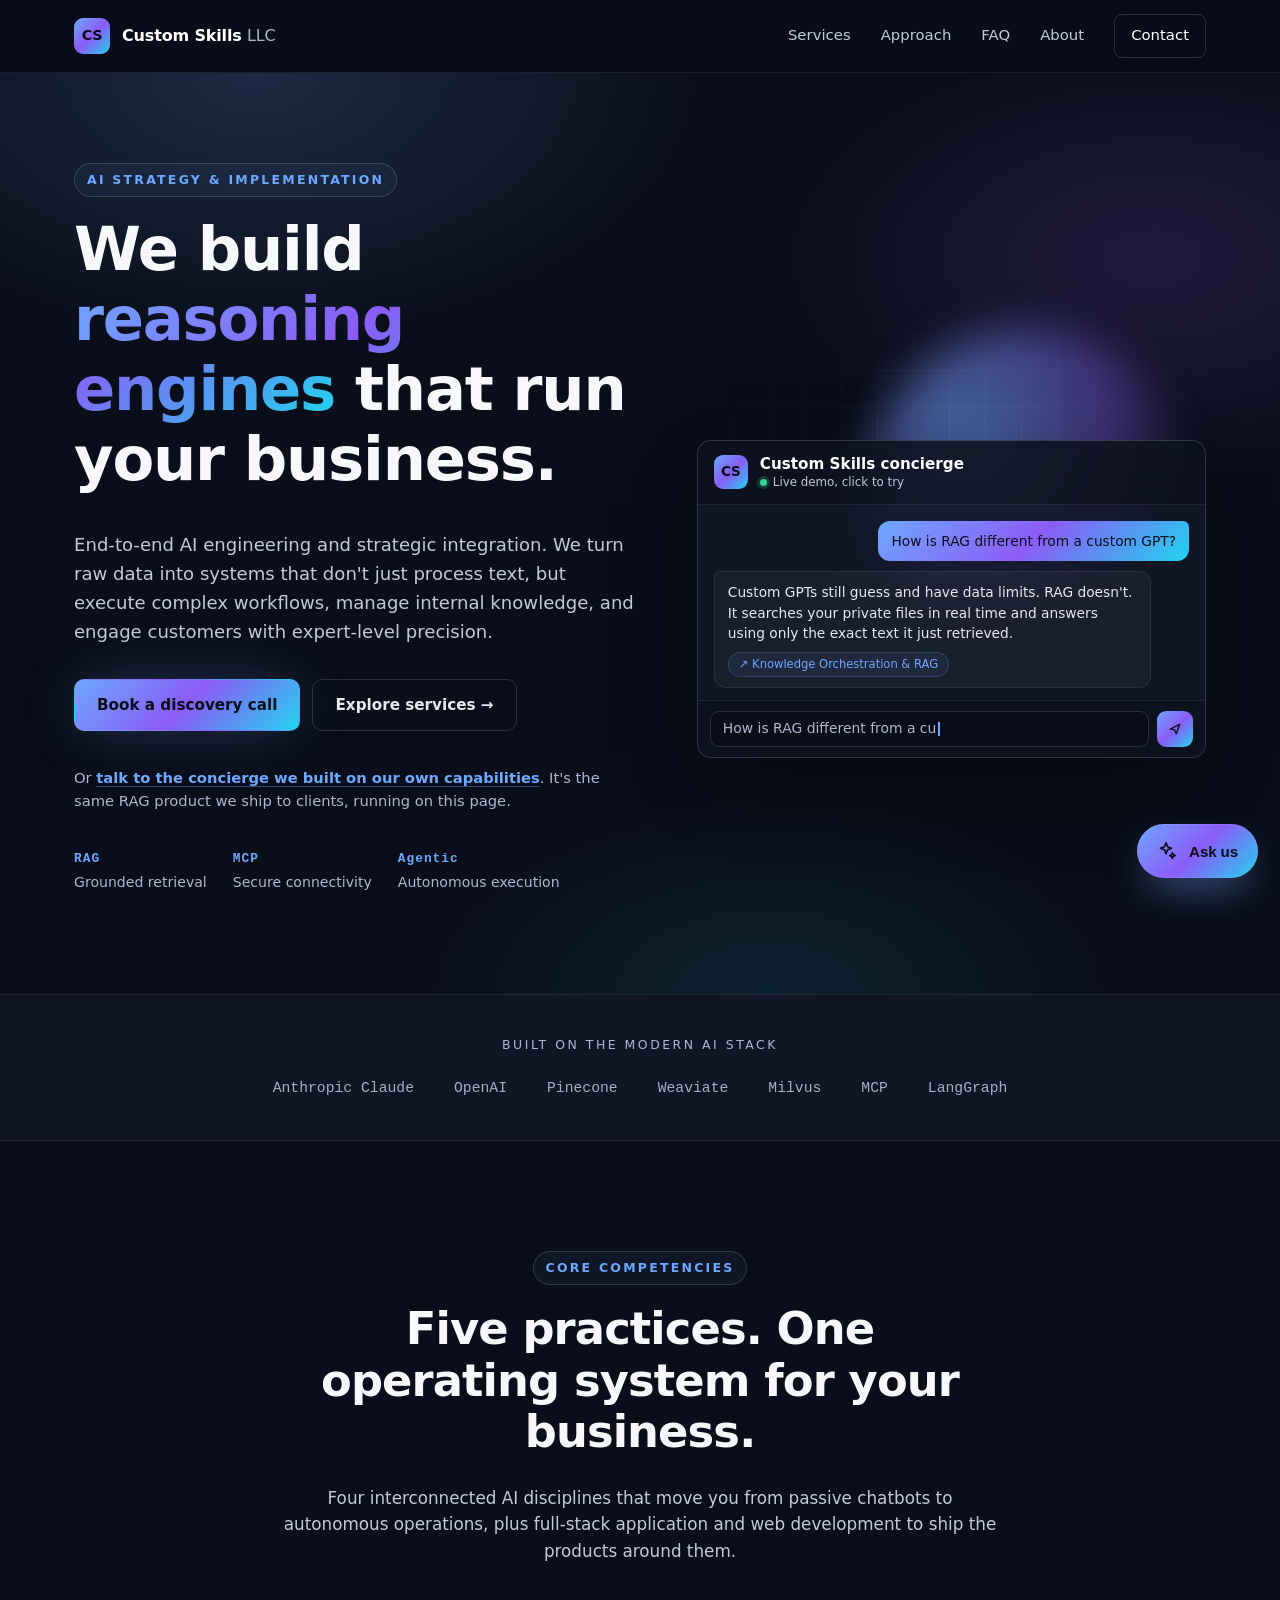
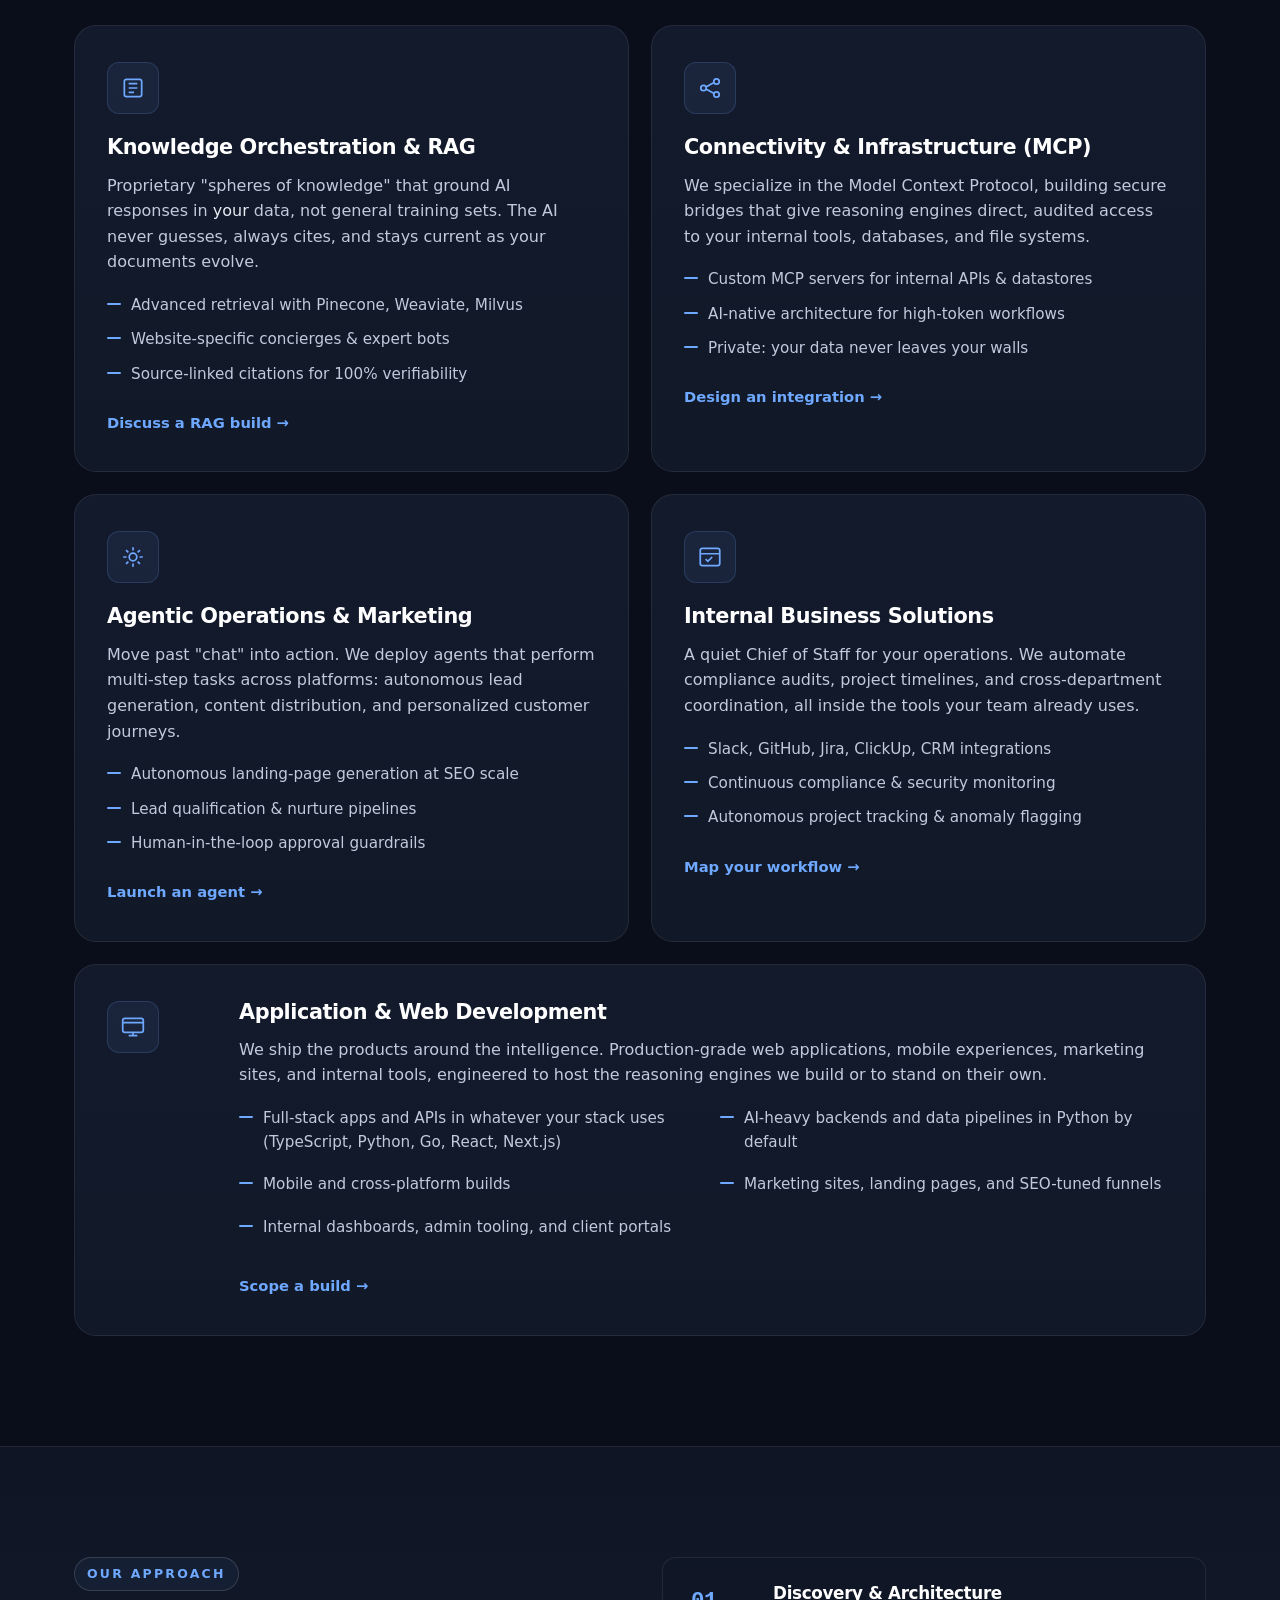
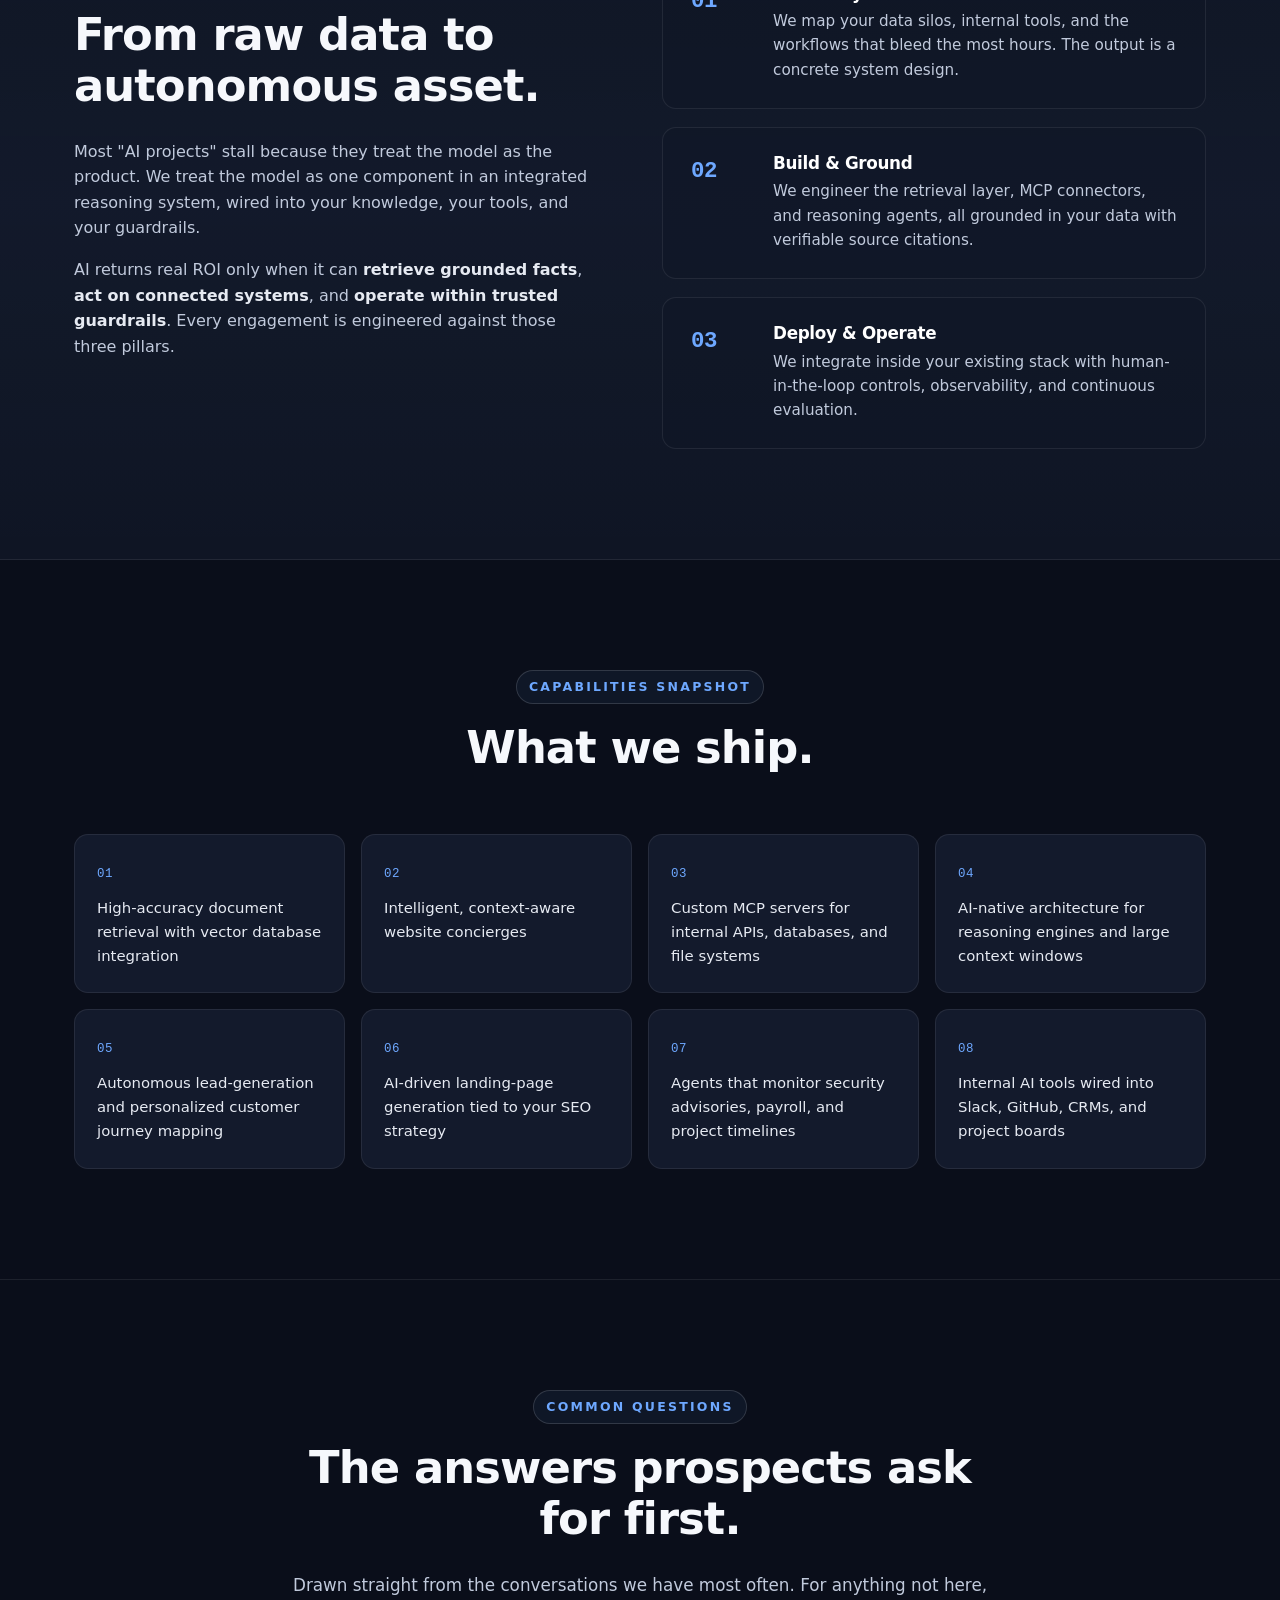
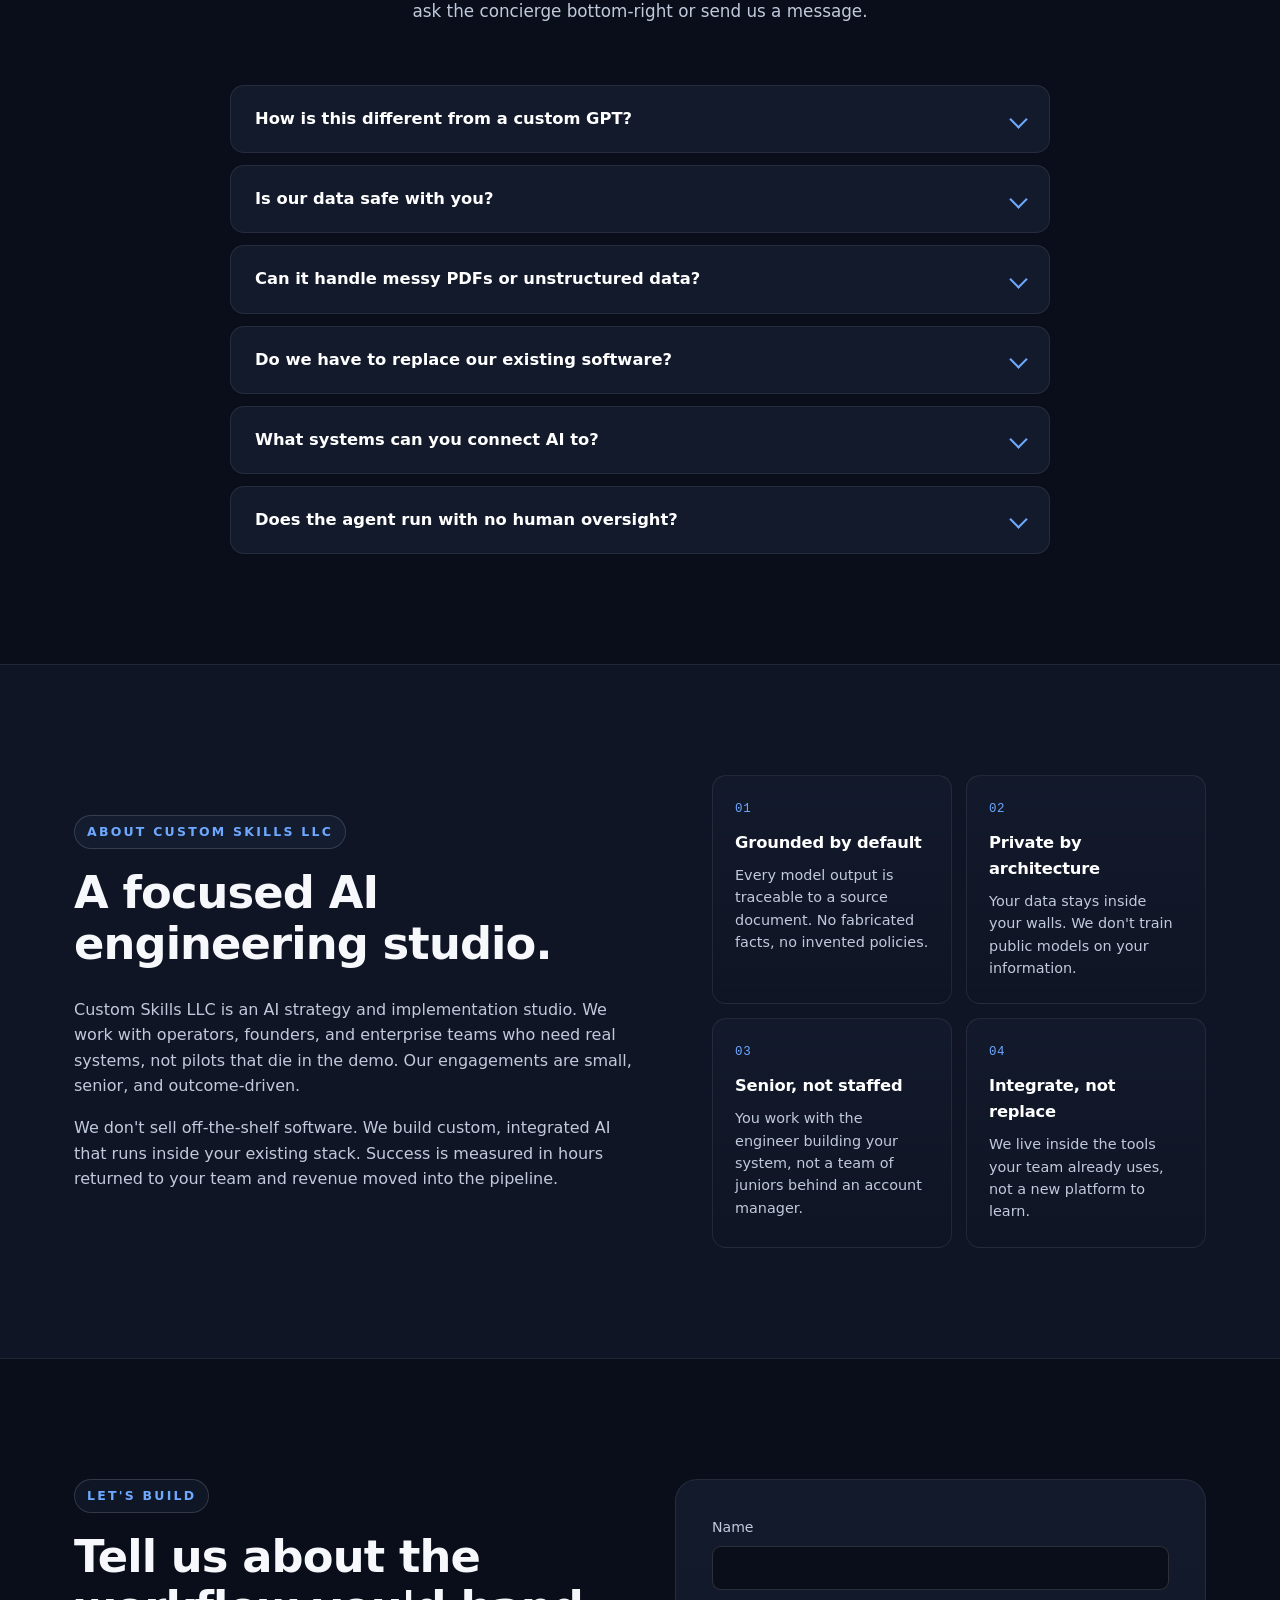
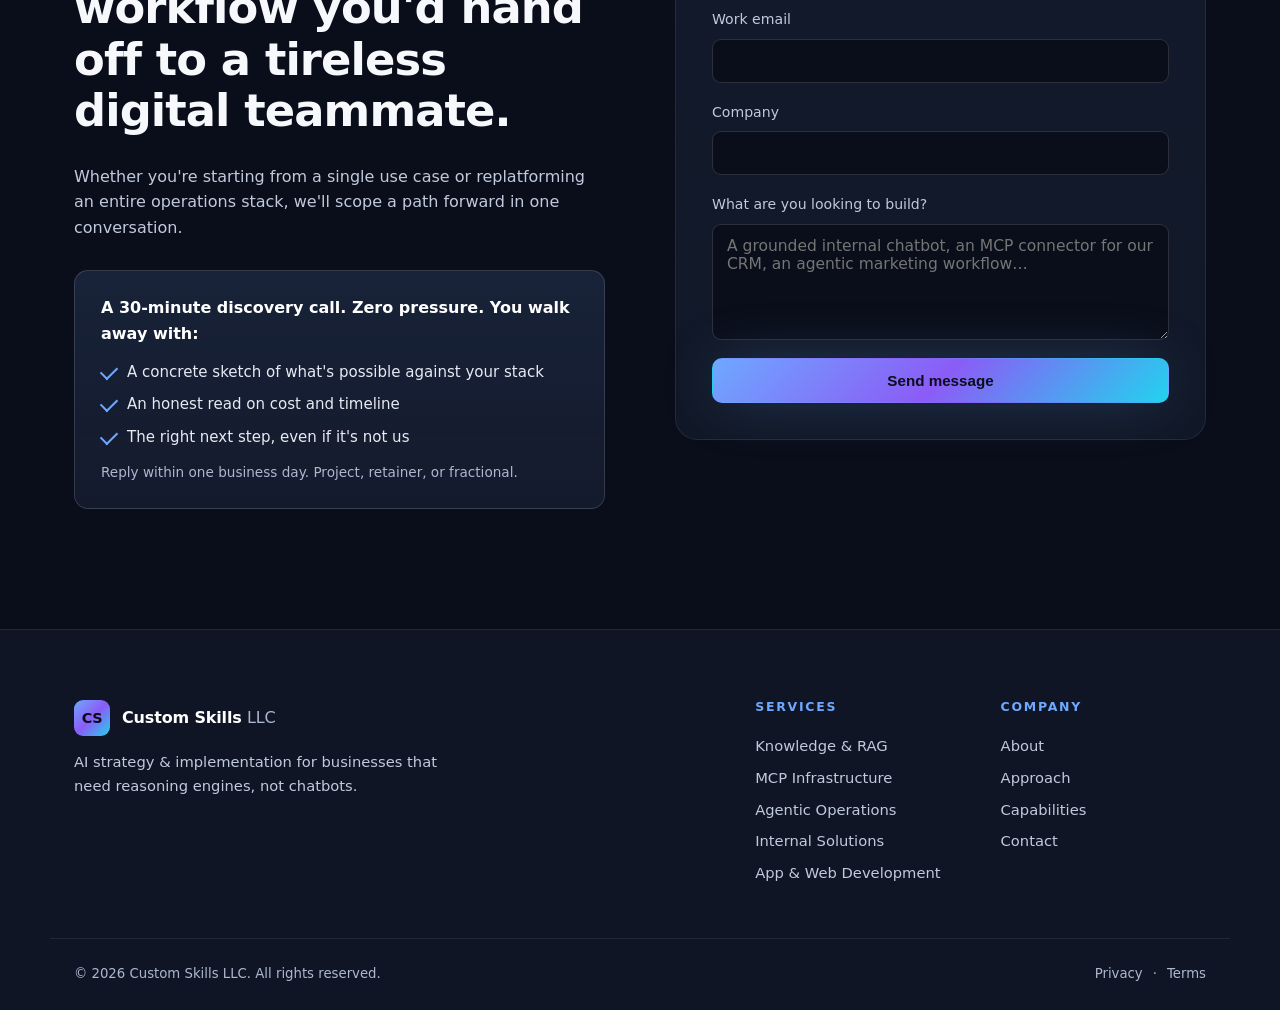
==== commit f45c9f3e: "Remove Cadence Lab featured work section Drop the homepage Featured Work section, nav link, styles, " ====
--- a/public/index.html
+++ b/public/index.html
@@ -315,7 +315,6 @@
       <nav class="primary-nav" aria-label="Primary">
         <a href="#services">Services</a>
         <a href="#approach">Approach</a>
-        <a href="#work">Work</a>
         <a href="#faq">FAQ</a>
         <a href="#about">About</a>
         <a href="#contact" class="nav-cta">Contact</a>
@@ -609,75 +608,6 @@
       </div>
     </section>
 
-    <section id="work" class="work">
-      <div class="container">
-        <header class="section-header">
-          <div class="eyebrow">Featured Work</div>
-          <h2>We don't just talk about it. We ship it.</h2>
-          <p class="section-sub">
-            One example of the same patterns we deliver to clients, built in the open so you can audit the engineering before you hire it.
-          </p>
-        </header>
-
-        <article class="work-card">
-          <div class="work-visual" aria-hidden="true">
-            <div class="work-window">
-              <div class="work-window-header">
-                <span class="dot red"></span>
-                <span class="dot yellow"></span>
-                <span class="dot green"></span>
-                <span class="work-window-title">Cadence Lab — timeline</span>
-              </div>
-              <div class="work-timeline">
-                <div class="work-clip work-clip-keep" style="--w: 14%">keep</div>
-                <div class="work-clip work-clip-cut" style="--w: 8%">filler</div>
-                <div class="work-clip work-clip-keep" style="--w: 22%">keep</div>
-                <div class="work-clip work-clip-cut" style="--w: 6%">um</div>
-                <div class="work-clip work-clip-keep" style="--w: 18%">keep</div>
-                <div class="work-clip work-clip-cut" style="--w: 5%">breath</div>
-                <div class="work-clip work-clip-keep" style="--w: 16%">keep</div>
-                <div class="work-clip work-clip-cut" style="--w: 4%">retake</div>
-                <div class="work-clip work-clip-keep" style="--w: 7%">keep</div>
-              </div>
-              <div class="work-window-footer">
-                <span class="work-stat">
-                  <span class="work-stat-num">23</span>
-                  <span class="work-stat-label">edits proposed</span>
-                </span>
-                <span class="work-stat">
-                  <span class="work-stat-num">6.4 min</span>
-                  <span class="work-stat-label">removed</span>
-                </span>
-                <span class="work-stat work-stat-cta">Review →</span>
-              </div>
-            </div>
-          </div>
-
-          <div class="work-content">
-            <div class="work-label">Open Source · 2026</div>
-            <h3 class="work-title">Cadence Lab</h3>
-            <p class="work-tagline">A semantic AI video editor that edits by listening, not by scrubbing.</p>
-            <p class="work-desc">
-              We built Cadence Lab to validate a thesis: LLMs make better editing decisions than waveform thresholds because they understand context. Transcripts get classified by Claude into <em>keep</em>, <em>filler</em>, <em>retake</em>, <em>breath</em>, and more. An agentic review layer lets users refine the cuts in natural language. The whole pipeline is open source.
-            </p>
-
-            <ul class="work-tags" aria-label="Techniques demonstrated">
-              <li>Grounded LLM classification</li>
-              <li>Multi-stage agentic pipeline</li>
-              <li>Claude tool-use (MCP-style)</li>
-              <li>Production Python + React + Tauri</li>
-              <li>Hardware-aware rendering</li>
-            </ul>
-
-            <div class="work-actions">
-              <a href="https://cadencelab.dev" class="btn btn-primary" target="_blank" rel="noopener">Visit cadencelab.dev →</a>
-              <a href="https://github.com/JosephLeon/Cadence-Lab" class="btn btn-ghost" target="_blank" rel="noopener">View source on GitHub →</a>
-            </div>
-          </div>
-        </article>
-      </div>
-    </section>
-
     <section id="faq" class="faq">
       <div class="container">
         <header class="section-header">
--- a/public/styles.css
+++ b/public/styles.css
@@ -1667,202 +1667,3 @@
 .footer-bottom {
   align-items: center;
 }
-
-/* =========================================================
-   Featured Work section
-   ========================================================= */
-.work {
-  padding: 110px 0;
-  border-top: 1px solid var(--border);
-  background:
-    linear-gradient(180deg, transparent, rgba(110, 168, 255, 0.03) 50%, transparent),
-    var(--bg-soft);
-}
-
-.work-card {
-  display: grid;
-  grid-template-columns: 1.05fr 1fr;
-  gap: 50px;
-  align-items: center;
-  padding: 36px;
-  border: 1px solid var(--border);
-  border-radius: var(--radius-lg);
-  background: linear-gradient(180deg, var(--panel) 0%, var(--bg-elev) 100%);
-  position: relative;
-  overflow: hidden;
-}
-.work-card::before {
-  content: '';
-  position: absolute;
-  top: 0; left: 0; right: 0;
-  height: 2px;
-  background: var(--grad);
-}
-
-/* Left side: timeline mockup */
-.work-visual {
-  position: relative;
-  user-select: none;
-}
-.work-window {
-  background: rgba(10, 14, 26, 0.7);
-  border: 1px solid var(--border-strong);
-  border-radius: var(--radius);
-  overflow: hidden;
-  box-shadow: var(--shadow);
-}
-.work-window-header {
-  display: flex;
-  align-items: center;
-  gap: 8px;
-  padding: 12px 16px;
-  border-bottom: 1px solid var(--border);
-  background: rgba(0, 0, 0, 0.25);
-}
-.work-window-title {
-  margin-left: 10px;
-  font-family: 'JetBrains Mono', monospace;
-  font-size: 0.78rem;
-  color: var(--text-muted);
-}
-.work-timeline {
-  display: flex;
-  gap: 3px;
-  padding: 18px 16px;
-  align-items: stretch;
-  min-height: 70px;
-}
-.work-clip {
-  flex: 0 0 var(--w, 10%);
-  display: flex;
-  align-items: center;
-  justify-content: center;
-  height: 56px;
-  border-radius: 6px;
-  font-family: 'JetBrains Mono', monospace;
-  font-size: 0.66rem;
-  letter-spacing: 0.04em;
-  text-align: center;
-  overflow: hidden;
-  white-space: nowrap;
-}
-.work-clip-keep {
-  background: linear-gradient(180deg, rgba(110, 168, 255, 0.32), rgba(34, 211, 238, 0.22));
-  border: 1px solid rgba(110, 168, 255, 0.5);
-  color: #f0f6ff;
-}
-.work-clip-cut {
-  background: rgba(248, 113, 113, 0.12);
-  border: 1px dashed rgba(248, 113, 113, 0.45);
-  color: rgba(252, 165, 165, 0.95);
-  text-decoration: line-through;
-  text-decoration-color: rgba(252, 165, 165, 0.6);
-}
-.work-window-footer {
-  display: flex;
-  align-items: center;
-  justify-content: space-between;
-  gap: 14px;
-  padding: 14px 16px;
-  border-top: 1px solid var(--border);
-  background: rgba(0, 0, 0, 0.18);
-  flex-wrap: wrap;
-}
-.work-stat {
-  display: flex;
-  flex-direction: column;
-  line-height: 1.1;
-}
-.work-stat-num {
-  font-family: 'JetBrains Mono', monospace;
-  font-size: 1rem;
-  color: #fff;
-  font-weight: 600;
-}
-.work-stat-label {
-  font-size: 0.7rem;
-  text-transform: uppercase;
-  letter-spacing: 0.08em;
-  color: var(--text-dim);
-  margin-top: 2px;
-}
-.work-stat-cta {
-  margin-left: auto;
-  font-family: 'JetBrains Mono', monospace;
-  font-size: 0.82rem;
-  font-weight: 600;
-  color: var(--accent);
-  padding: 6px 12px;
-  border: 1px solid rgba(110, 168, 255, 0.4);
-  border-radius: 999px;
-}
-
-/* Right side: copy + actions */
-.work-content {
-  display: flex;
-  flex-direction: column;
-}
-.work-label {
-  font-family: 'JetBrains Mono', monospace;
-  font-size: 0.75rem;
-  letter-spacing: 0.12em;
-  text-transform: uppercase;
-  color: var(--accent);
-  margin-bottom: 12px;
-}
-.work-title {
-  font-size: 2rem;
-  letter-spacing: -0.02em;
-  color: #fff;
-  margin-bottom: 8px;
-}
-.work-tagline {
-  font-size: 1.05rem;
-  color: var(--text);
-  margin: 0 0 18px;
-  font-weight: 500;
-}
-.work-desc {
-  font-size: 0.96rem;
-  color: var(--text-muted);
-  line-height: 1.65;
-  margin: 0 0 22px;
-}
-.work-desc em { color: var(--text); font-style: normal; font-weight: 600; }
-.work-tags {
-  list-style: none;
-  padding: 0;
-  margin: 0 0 28px;
-  display: flex;
-  flex-wrap: wrap;
-  gap: 6px;
-}
-.work-tags li {
-  font-size: 0.78rem;
-  color: var(--text-muted);
-  background: rgba(255, 255, 255, 0.03);
-  border: 1px solid var(--border);
-  padding: 5px 11px;
-  border-radius: 999px;
-}
-.work-actions {
-  display: flex;
-  gap: 10px;
-  flex-wrap: wrap;
-}
-
-@media (max-width: 980px) {
-  .work-card {
-    grid-template-columns: 1fr;
-    padding: 28px;
-    gap: 32px;
-  }
-  .work-title { font-size: 1.7rem; }
-}
-
-@media (max-width: 520px) {
-  .work { padding: 80px 0; }
-  .work-card { padding: 20px; }
-  .work-window-footer { gap: 10px; }
-  .work-stat-cta { margin-left: 0; width: 100%; text-align: center; }
-}
--- a/public/styles.css
+++ b/public/styles.css
@@ -1667,202 +1667,3 @@
 .footer-bottom {
   align-items: center;
 }
-
-/* =========================================================
-   Featured Work section
-   ========================================================= */
-.work {
-  padding: 110px 0;
-  border-top: 1px solid var(--border);
-  background:
-    linear-gradient(180deg, transparent, rgba(110, 168, 255, 0.03) 50%, transparent),
-    var(--bg-soft);
-}
-
-.work-card {
-  display: grid;
-  grid-template-columns: 1.05fr 1fr;
-  gap: 50px;
-  align-items: center;
-  padding: 36px;
-  border: 1px solid var(--border);
-  border-radius: var(--radius-lg);
-  background: linear-gradient(180deg, var(--panel) 0%, var(--bg-elev) 100%);
-  position: relative;
-  overflow: hidden;
-}
-.work-card::before {
-  content: '';
-  position: absolute;
-  top: 0; left: 0; right: 0;
-  height: 2px;
-  background: var(--grad);
-}
-
-/* Left side: timeline mockup */
-.work-visual {
-  position: relative;
-  user-select: none;
-}
-.work-window {
-  background: rgba(10, 14, 26, 0.7);
-  border: 1px solid var(--border-strong);
-  border-radius: var(--radius);
-  overflow: hidden;
-  box-shadow: var(--shadow);
-}
-.work-window-header {
-  display: flex;
-  align-items: center;
-  gap: 8px;
-  padding: 12px 16px;
-  border-bottom: 1px solid var(--border);
-  background: rgba(0, 0, 0, 0.25);
-}
-.work-window-title {
-  margin-left: 10px;
-  font-family: 'JetBrains Mono', monospace;
-  font-size: 0.78rem;
-  color: var(--text-muted);
-}
-.work-timeline {
-  display: flex;
-  gap: 3px;
-  padding: 18px 16px;
-  align-items: stretch;
-  min-height: 70px;
-}
-.work-clip {
-  flex: 0 0 var(--w, 10%);
-  display: flex;
-  align-items: center;
-  justify-content: center;
-  height: 56px;
-  border-radius: 6px;
-  font-family: 'JetBrains Mono', monospace;
-  font-size: 0.66rem;
-  letter-spacing: 0.04em;
-  text-align: center;
-  overflow: hidden;
-  white-space: nowrap;
-}
-.work-clip-keep {
-  background: linear-gradient(180deg, rgba(110, 168, 255, 0.32), rgba(34, 211, 238, 0.22));
-  border: 1px solid rgba(110, 168, 255, 0.5);
-  color: #f0f6ff;
-}
-.work-clip-cut {
-  background: rgba(248, 113, 113, 0.12);
-  border: 1px dashed rgba(248, 113, 113, 0.45);
-  color: rgba(252, 165, 165, 0.95);
-  text-decoration: line-through;
-  text-decoration-color: rgba(252, 165, 165, 0.6);
-}
-.work-window-footer {
-  display: flex;
-  align-items: center;
-  justify-content: space-between;
-  gap: 14px;
-  padding: 14px 16px;
-  border-top: 1px solid var(--border);
-  background: rgba(0, 0, 0, 0.18);
-  flex-wrap: wrap;
-}
-.work-stat {
-  display: flex;
-  flex-direction: column;
-  line-height: 1.1;
-}
-.work-stat-num {
-  font-family: 'JetBrains Mono', monospace;
-  font-size: 1rem;
-  color: #fff;
-  font-weight: 600;
-}
-.work-stat-label {
-  font-size: 0.7rem;
-  text-transform: uppercase;
-  letter-spacing: 0.08em;
-  color: var(--text-dim);
-  margin-top: 2px;
-}
-.work-stat-cta {
-  margin-left: auto;
-  font-family: 'JetBrains Mono', monospace;
-  font-size: 0.82rem;
-  font-weight: 600;
-  color: var(--accent);
-  padding: 6px 12px;
-  border: 1px solid rgba(110, 168, 255, 0.4);
-  border-radius: 999px;
-}
-
-/* Right side: copy + actions */
-.work-content {
-  display: flex;
-  flex-direction: column;
-}
-.work-label {
-  font-family: 'JetBrains Mono', monospace;
-  font-size: 0.75rem;
-  letter-spacing: 0.12em;
-  text-transform: uppercase;
-  color: var(--accent);
-  margin-bottom: 12px;
-}
-.work-title {
-  font-size: 2rem;
-  letter-spacing: -0.02em;
-  color: #fff;
-  margin-bottom: 8px;
-}
-.work-tagline {
-  font-size: 1.05rem;
-  color: var(--text);
-  margin: 0 0 18px;
-  font-weight: 500;
-}
-.work-desc {
-  font-size: 0.96rem;
-  color: var(--text-muted);
-  line-height: 1.65;
-  margin: 0 0 22px;
-}
-.work-desc em { color: var(--text); font-style: normal; font-weight: 600; }
-.work-tags {
-  list-style: none;
-  padding: 0;
-  margin: 0 0 28px;
-  display: flex;
-  flex-wrap: wrap;
-  gap: 6px;
-}
-.work-tags li {
-  font-size: 0.78rem;
-  color: var(--text-muted);
-  background: rgba(255, 255, 255, 0.03);
-  border: 1px solid var(--border);
-  padding: 5px 11px;
-  border-radius: 999px;
-}
-.work-actions {
-  display: flex;
-  gap: 10px;
-  flex-wrap: wrap;
-}
-
-@media (max-width: 980px) {
-  .work-card {
-    grid-template-columns: 1fr;
-    padding: 28px;
-    gap: 32px;
-  }
-  .work-title { font-size: 1.7rem; }
-}
-
-@media (max-width: 520px) {
-  .work { padding: 80px 0; }
-  .work-card { padding: 20px; }
-  .work-window-footer { gap: 10px; }
-  .work-stat-cta { margin-left: 0; width: 100%; text-align: center; }
-}
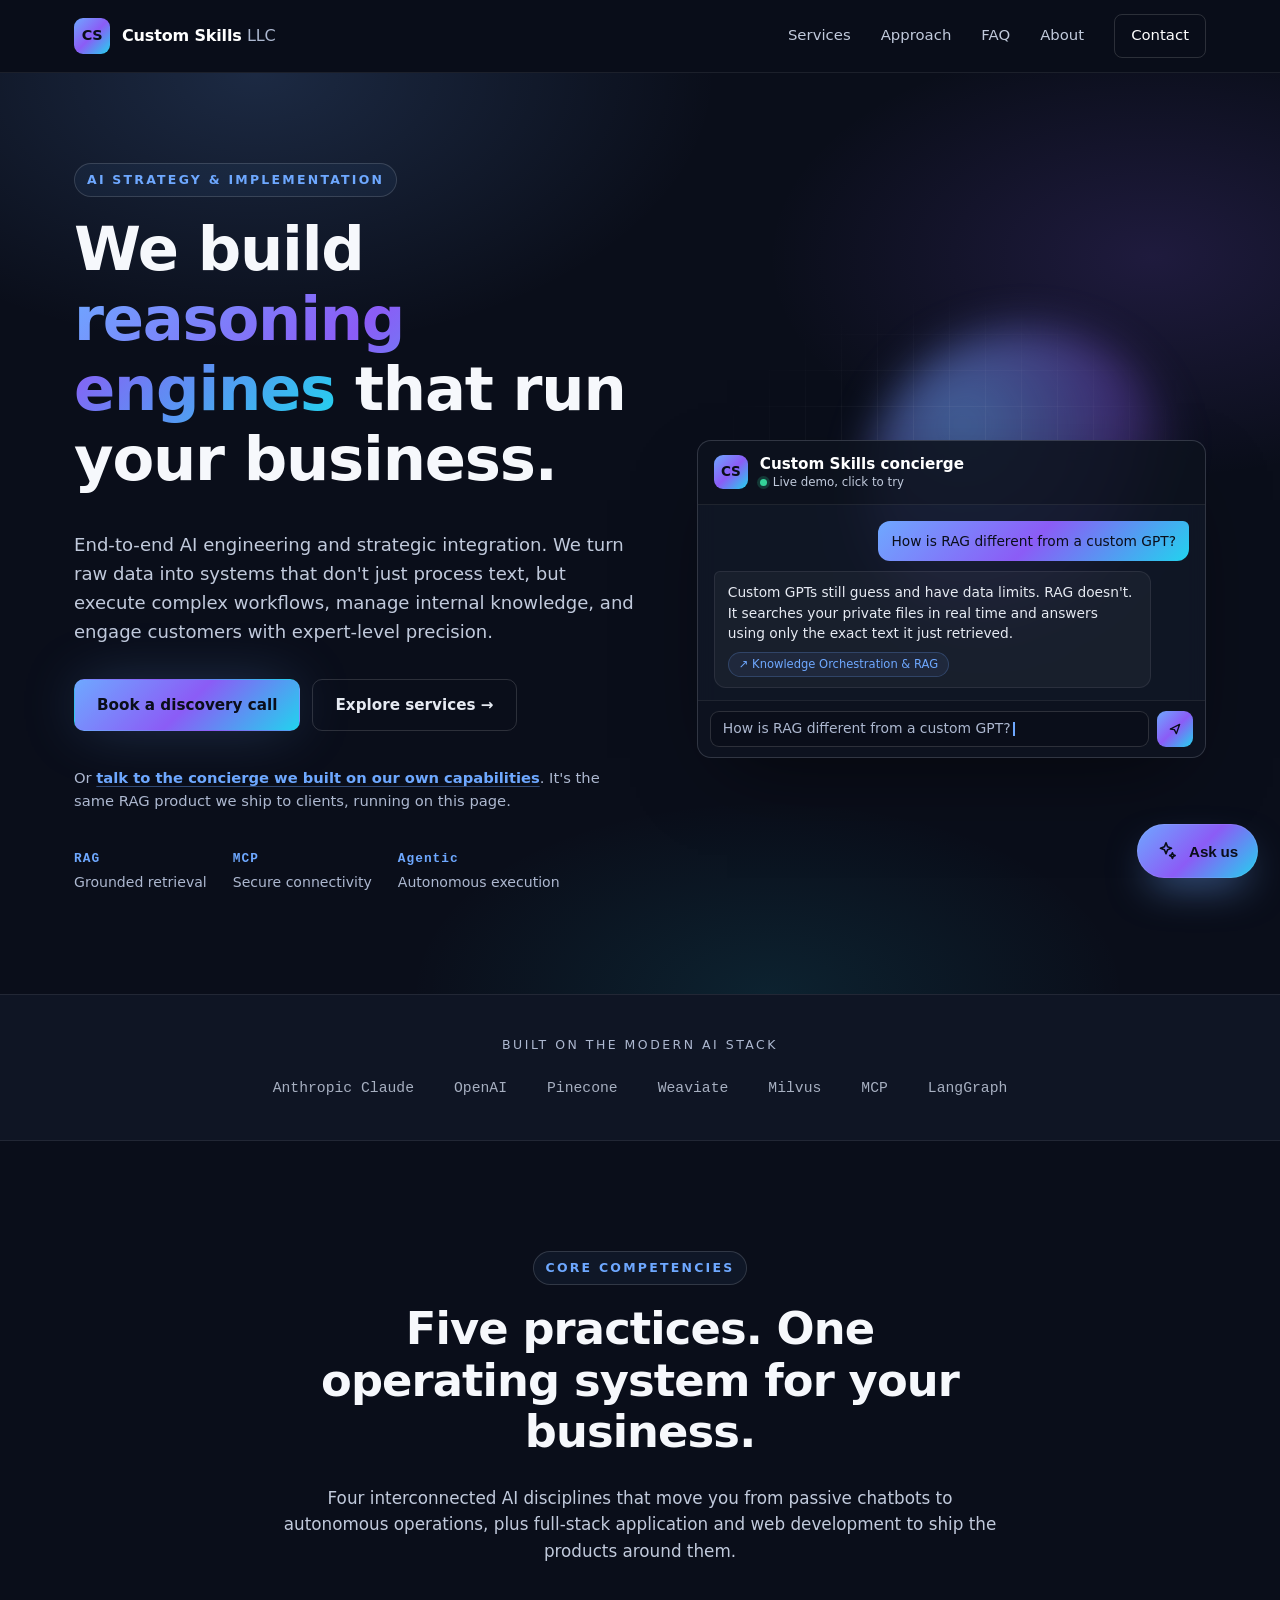
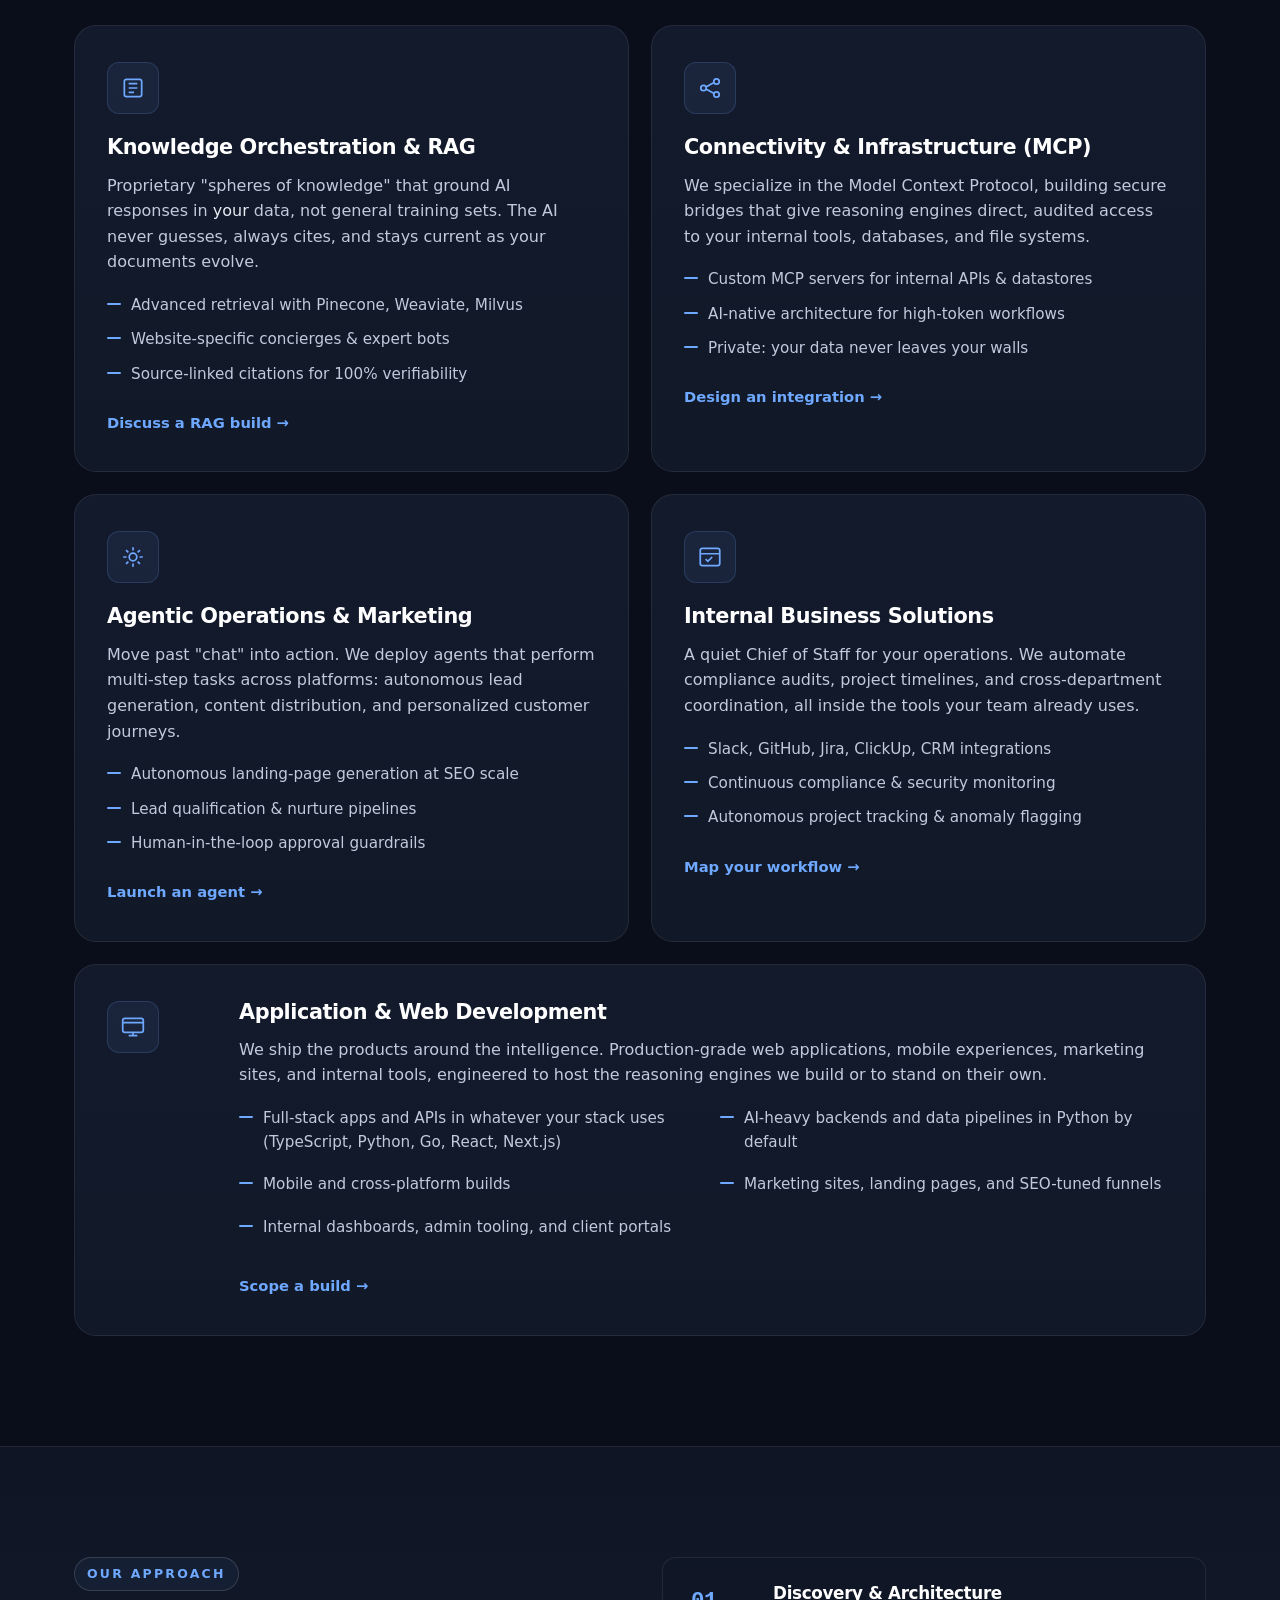
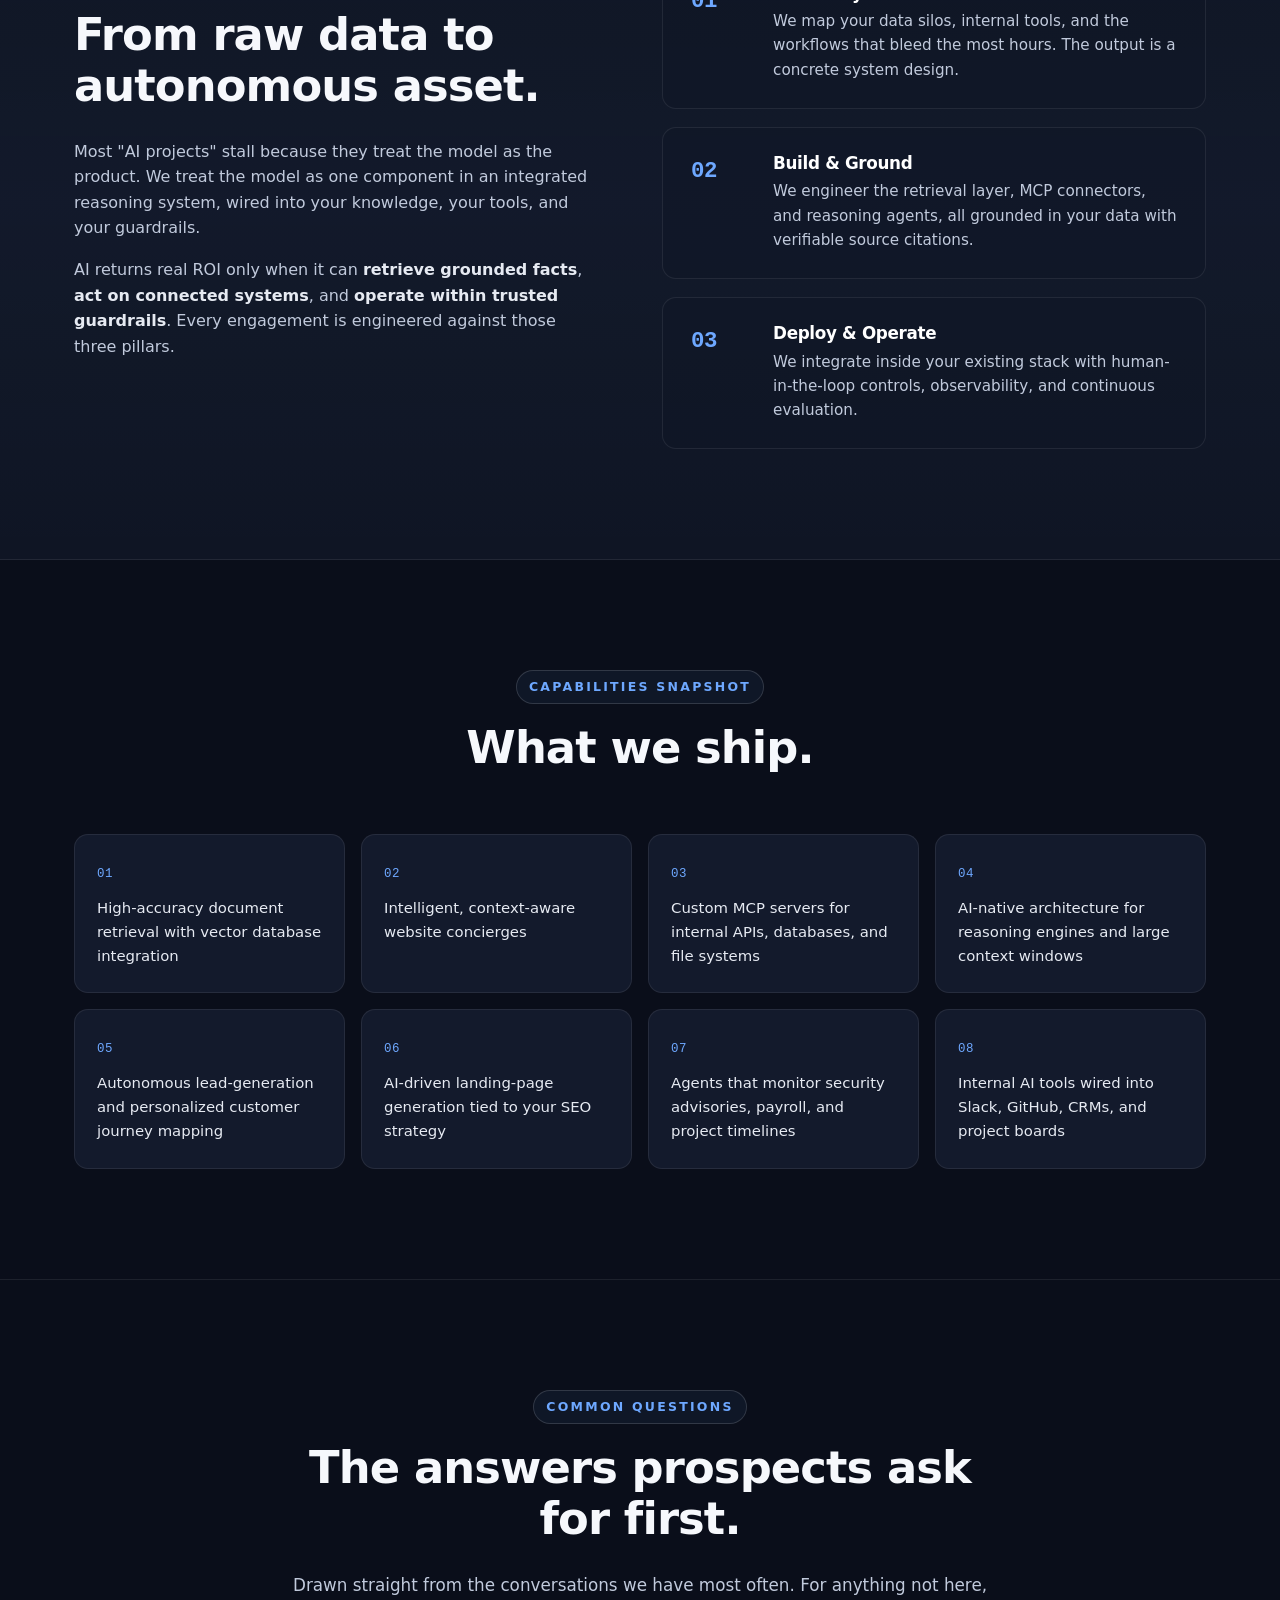
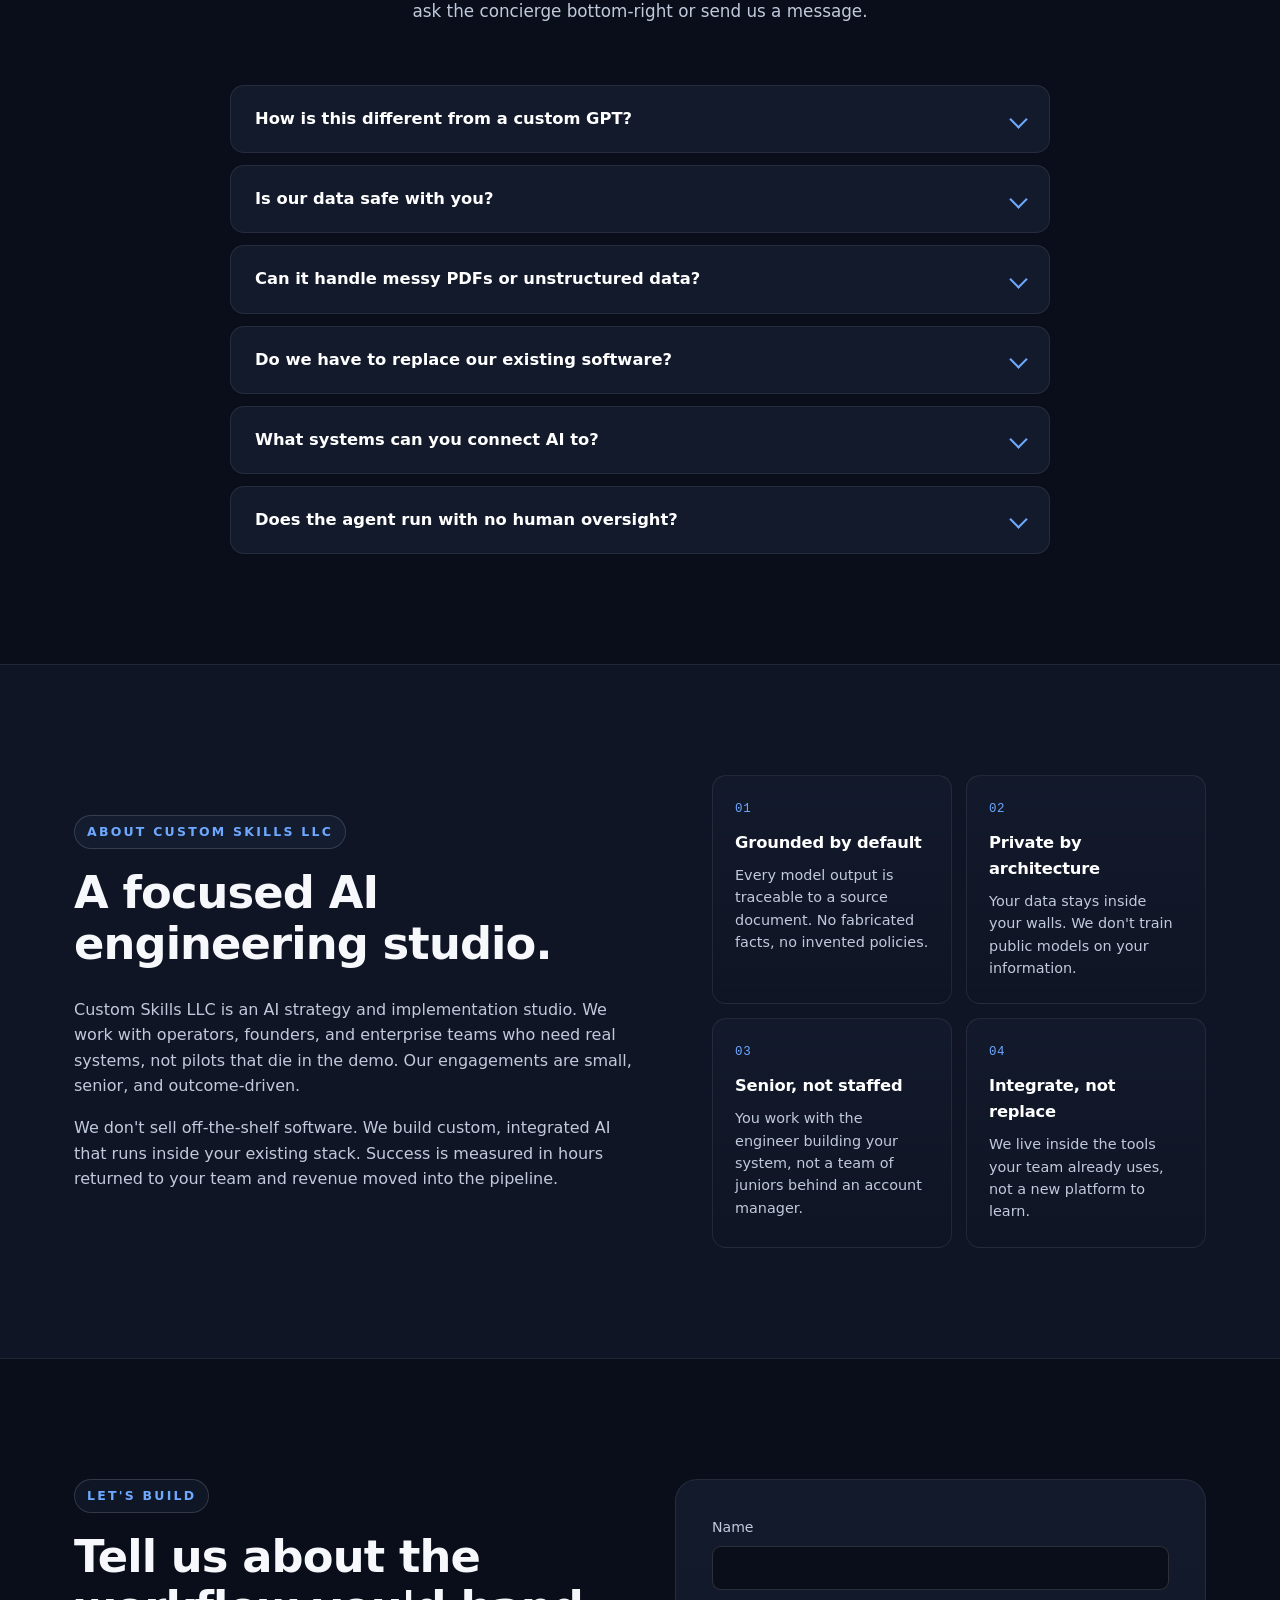
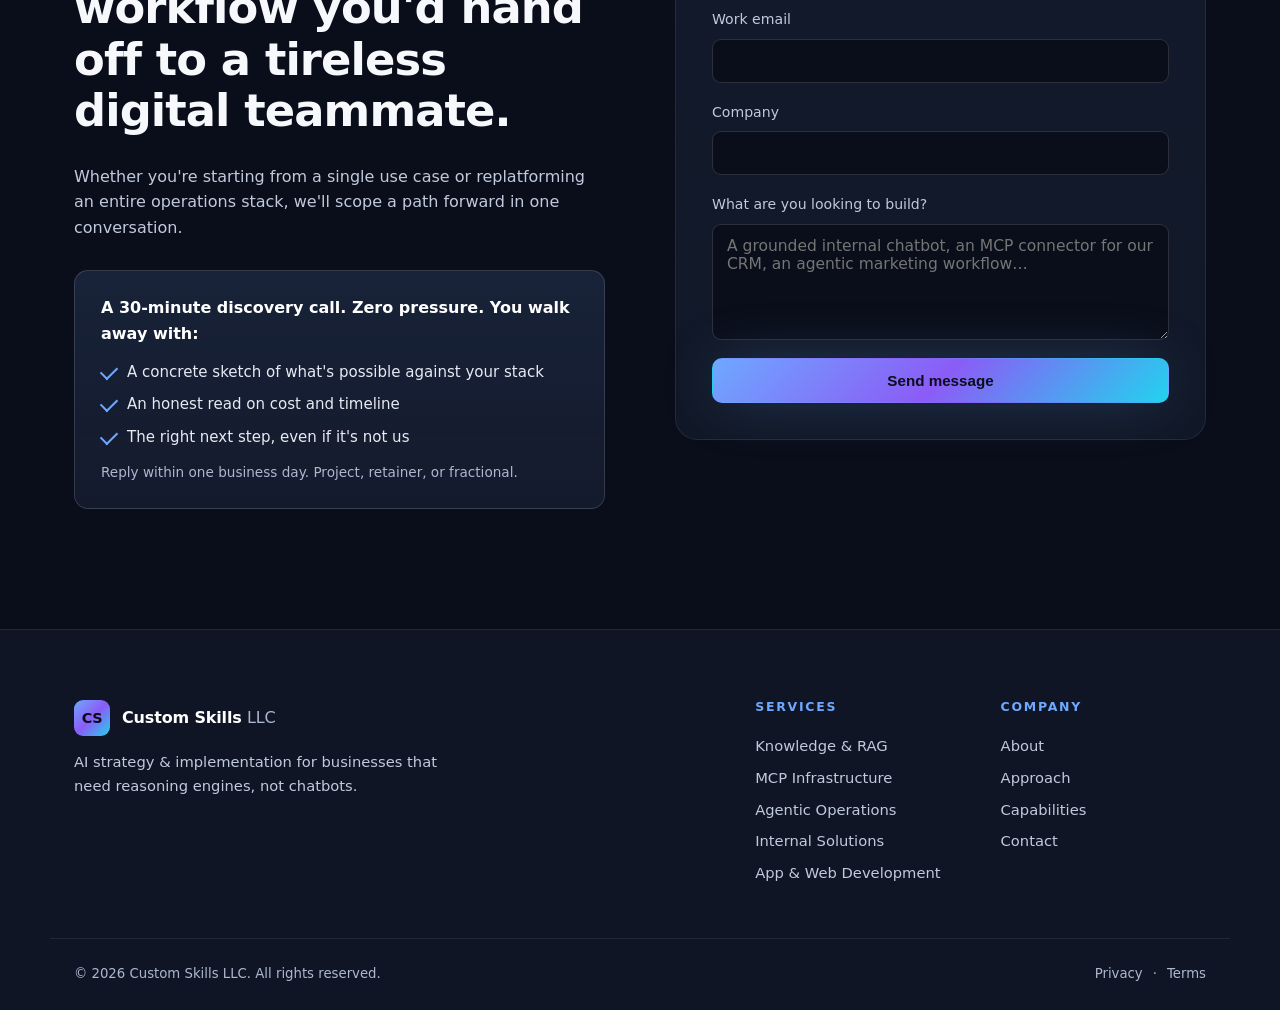
==== commit e4a1f6fb: "Make contextbridgeworks.com the primary domain Attach both brands as Worker custom domains, 301-redi" ====
--- a/public/index.html
+++ b/public/index.html
@@ -9,7 +9,7 @@
   <meta name="description" content="Custom Skills LLC builds production AI systems for businesses: RAG knowledge bases, MCP integrations, agentic workflows, and the web apps that ship around them. Reasoning engines, not chatbots." />
   <meta name="keywords" content="AI consulting, AI implementation, RAG, retrieval augmented generation, MCP, Model Context Protocol, AI agents, agentic AI, LLM consulting, AI strategy, custom AI development, vector database, AI integration" />
   <meta name="author" content="Custom Skills LLC" />
-  <link rel="canonical" href="https://customskillsllc.com/" />
+  <link rel="canonical" href="https://contextbridgeworks.com/" />
 
   <!-- Icons & theming -->
   <link rel="icon" type="image/svg+xml" href="favicon.svg" />
@@ -21,8 +21,8 @@
   <meta property="og:site_name" content="Custom Skills LLC" />
   <meta property="og:title" content="Custom Skills LLC | AI Consulting, RAG & MCP Implementation" />
   <meta property="og:description" content="We build reasoning engines that run your business. RAG knowledge bases, MCP integrations, agentic workflows, and the web apps that ship around them." />
-  <meta property="og:url" content="https://customskillsllc.com/" />
-  <meta property="og:image" content="https://customskillsllc.com/og-image.jpg" />
+  <meta property="og:url" content="https://contextbridgeworks.com/" />
+  <meta property="og:image" content="https://contextbridgeworks.com/og-image.jpg" />
   <meta property="og:image:width" content="1200" />
   <meta property="og:image:height" content="630" />
   <meta property="og:image:alt" content="Custom Skills LLC | AI Strategy &amp; Implementation" />
@@ -32,7 +32,7 @@
   <meta name="twitter:card" content="summary_large_image" />
   <meta name="twitter:title" content="Custom Skills LLC | AI Consulting, RAG & MCP Implementation" />
   <meta name="twitter:description" content="We build reasoning engines that run your business. RAG knowledge bases, MCP integrations, agentic workflows, and the web apps that ship around them." />
-  <meta name="twitter:image" content="https://customskillsllc.com/og-image.jpg" />
+  <meta name="twitter:image" content="https://contextbridgeworks.com/og-image.jpg" />
   <meta name="twitter:image:alt" content="Custom Skills LLC | AI Strategy &amp; Implementation" />
 
   <!-- Performance hints -->
@@ -166,31 +166,31 @@
     "@graph": [
       {
         "@type": "Organization",
-        "@id": "https://customskillsllc.com/#organization",
+        "@id": "https://contextbridgeworks.com/#organization",
         "name": "Custom Skills LLC",
-        "url": "https://customskillsllc.com/",
-        "logo": "https://customskillsllc.com/favicon.svg",
-        "image": "https://customskillsllc.com/og-image.jpg",
+        "url": "https://contextbridgeworks.com/",
+        "logo": "https://contextbridgeworks.com/favicon.svg",
+        "image": "https://contextbridgeworks.com/og-image.jpg",
         "description": "AI strategy and implementation studio building reasoning engines, RAG systems, MCP infrastructure, and autonomous agents for businesses.",
         "email": "contact@customskillsllc.com",
         "founder": {
           "@type": "Person",
-          "@id": "https://customskillsllc.com/#joseph-leon",
+          "@id": "https://contextbridgeworks.com/#joseph-leon",
           "name": "Joseph Leon",
           "jobTitle": "Founder",
-          "worksFor": { "@id": "https://customskillsllc.com/#organization" }
+          "worksFor": { "@id": "https://contextbridgeworks.com/#organization" }
         }
       },
       {
         "@type": "ProfessionalService",
-        "@id": "https://customskillsllc.com/#service",
+        "@id": "https://contextbridgeworks.com/#service",
         "name": "Custom Skills LLC",
-        "url": "https://customskillsllc.com/",
-        "image": "https://customskillsllc.com/og-image.jpg",
+        "url": "https://contextbridgeworks.com/",
+        "image": "https://contextbridgeworks.com/og-image.jpg",
         "description": "End-to-end AI engineering and strategic integration. Knowledge orchestration, MCP infrastructure, agentic operations, internal business solutions, and application & web development.",
         "areaServed": "Worldwide",
         "priceRange": "$$$",
-        "provider": { "@id": "https://customskillsllc.com/#organization" },
+        "provider": { "@id": "https://contextbridgeworks.com/#organization" },
         "hasOfferCatalog": {
           "@type": "OfferCatalog",
           "name": "AI Services",
@@ -240,15 +240,15 @@
       },
       {
         "@type": "WebSite",
-        "@id": "https://customskillsllc.com/#website",
-        "url": "https://customskillsllc.com/",
+        "@id": "https://contextbridgeworks.com/#website",
+        "url": "https://contextbridgeworks.com/",
         "name": "Custom Skills LLC",
-        "publisher": { "@id": "https://customskillsllc.com/#organization" },
+        "publisher": { "@id": "https://contextbridgeworks.com/#organization" },
         "inLanguage": "en-US"
       },
       {
         "@type": "FAQPage",
-        "@id": "https://customskillsllc.com/#faq",
+        "@id": "https://contextbridgeworks.com/#faq",
         "mainEntity": [
           {
             "@type": "Question",
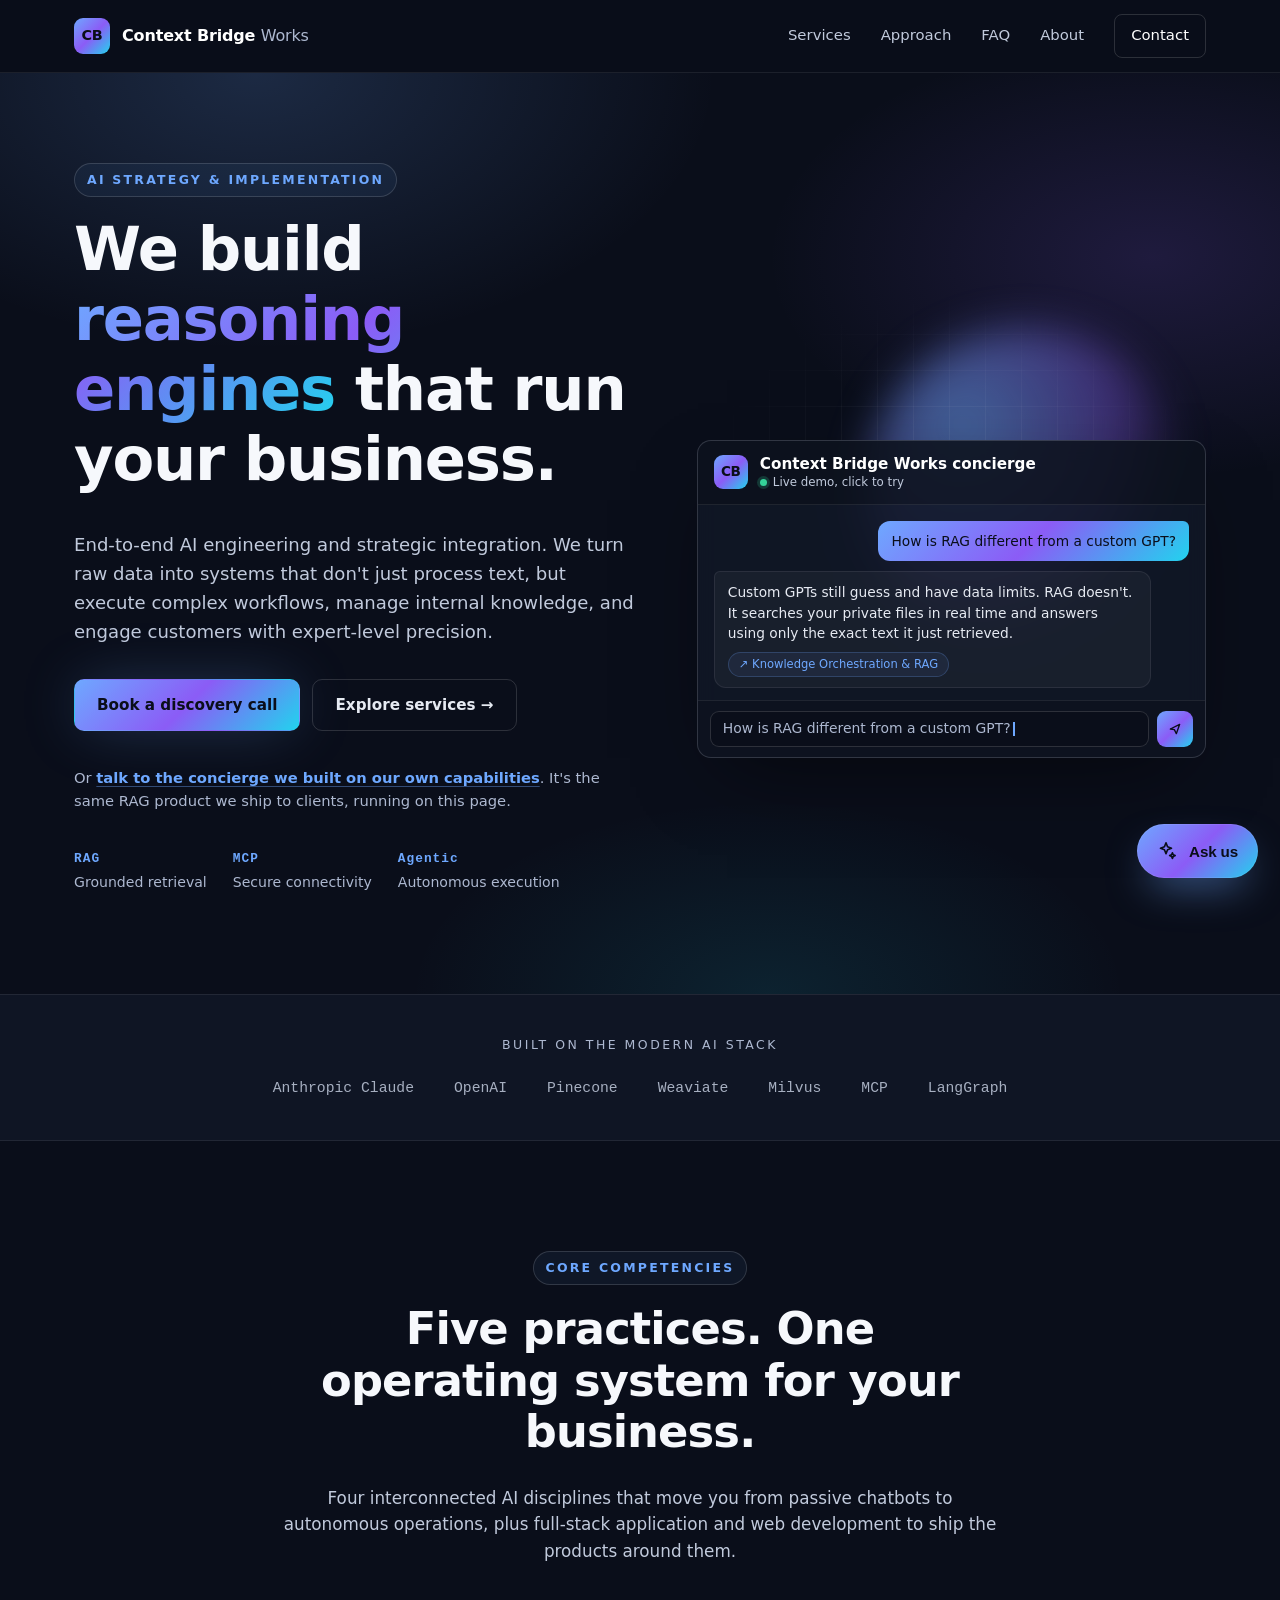
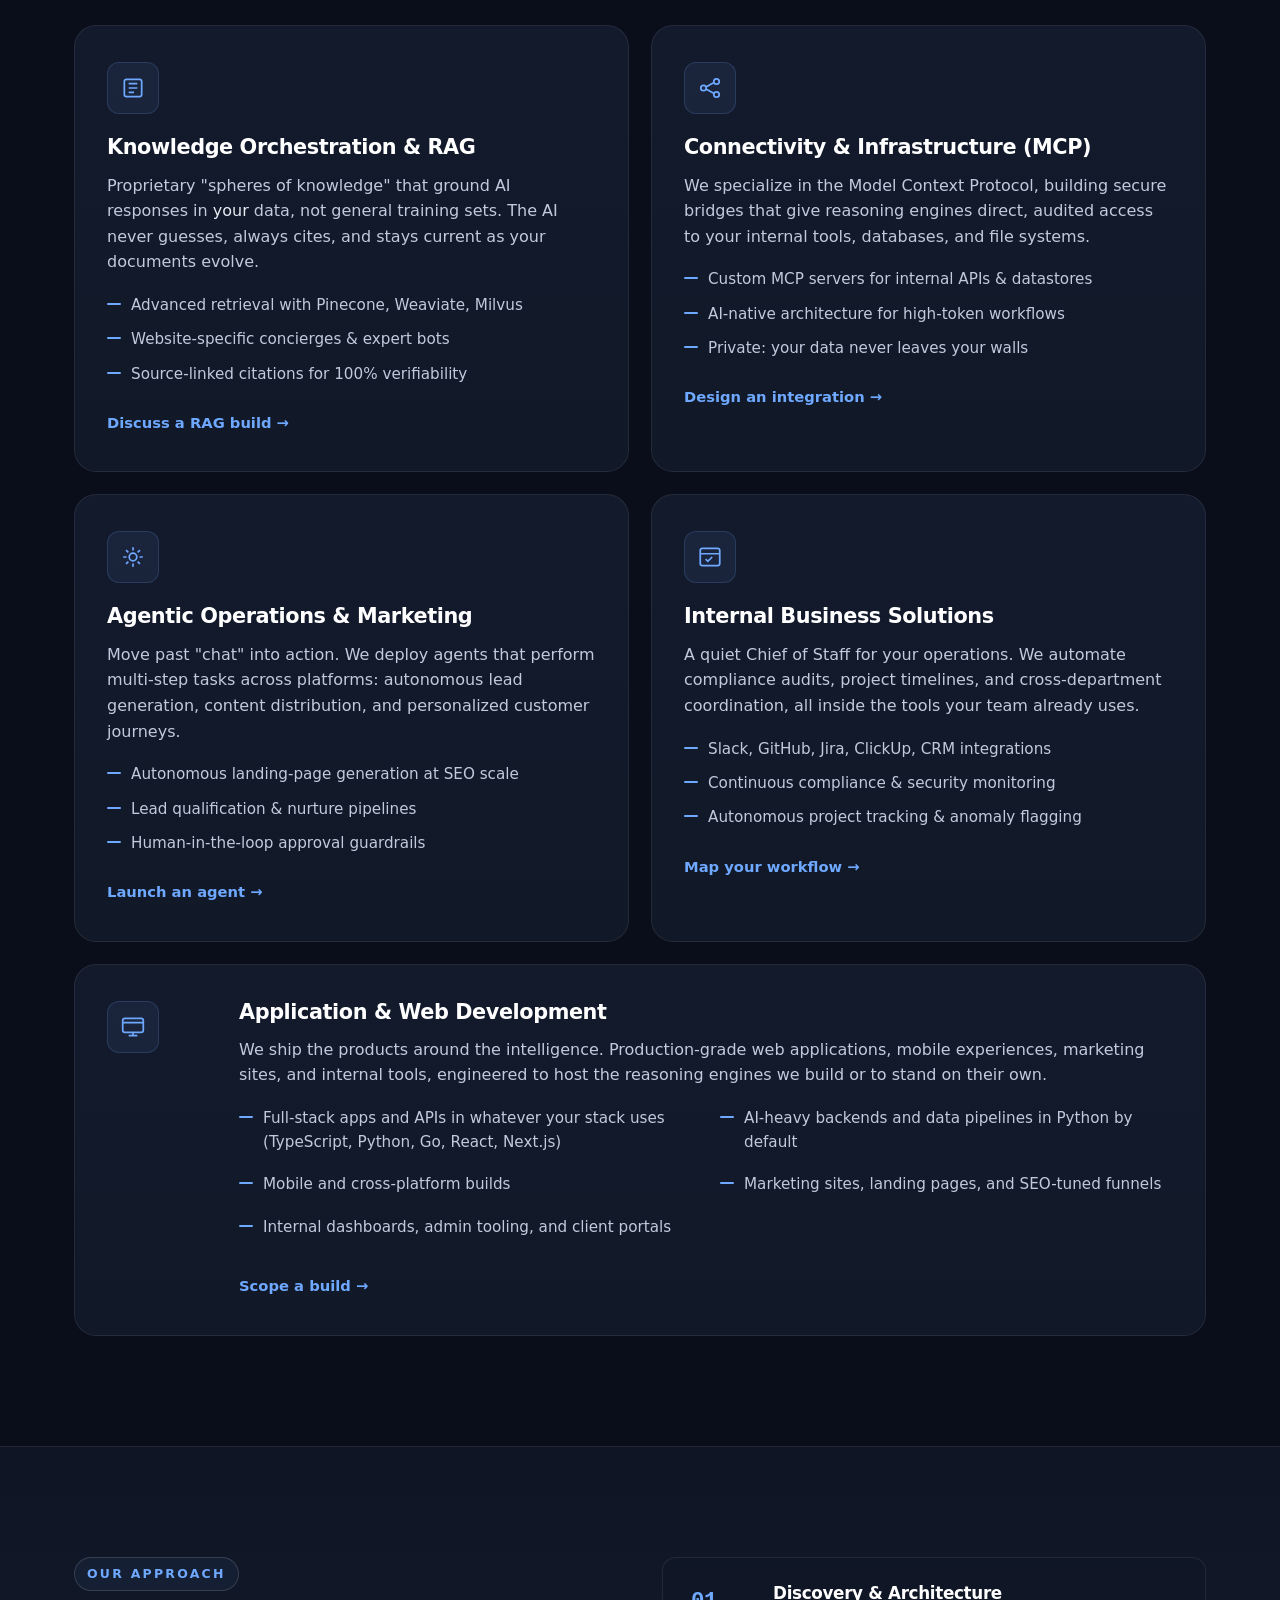
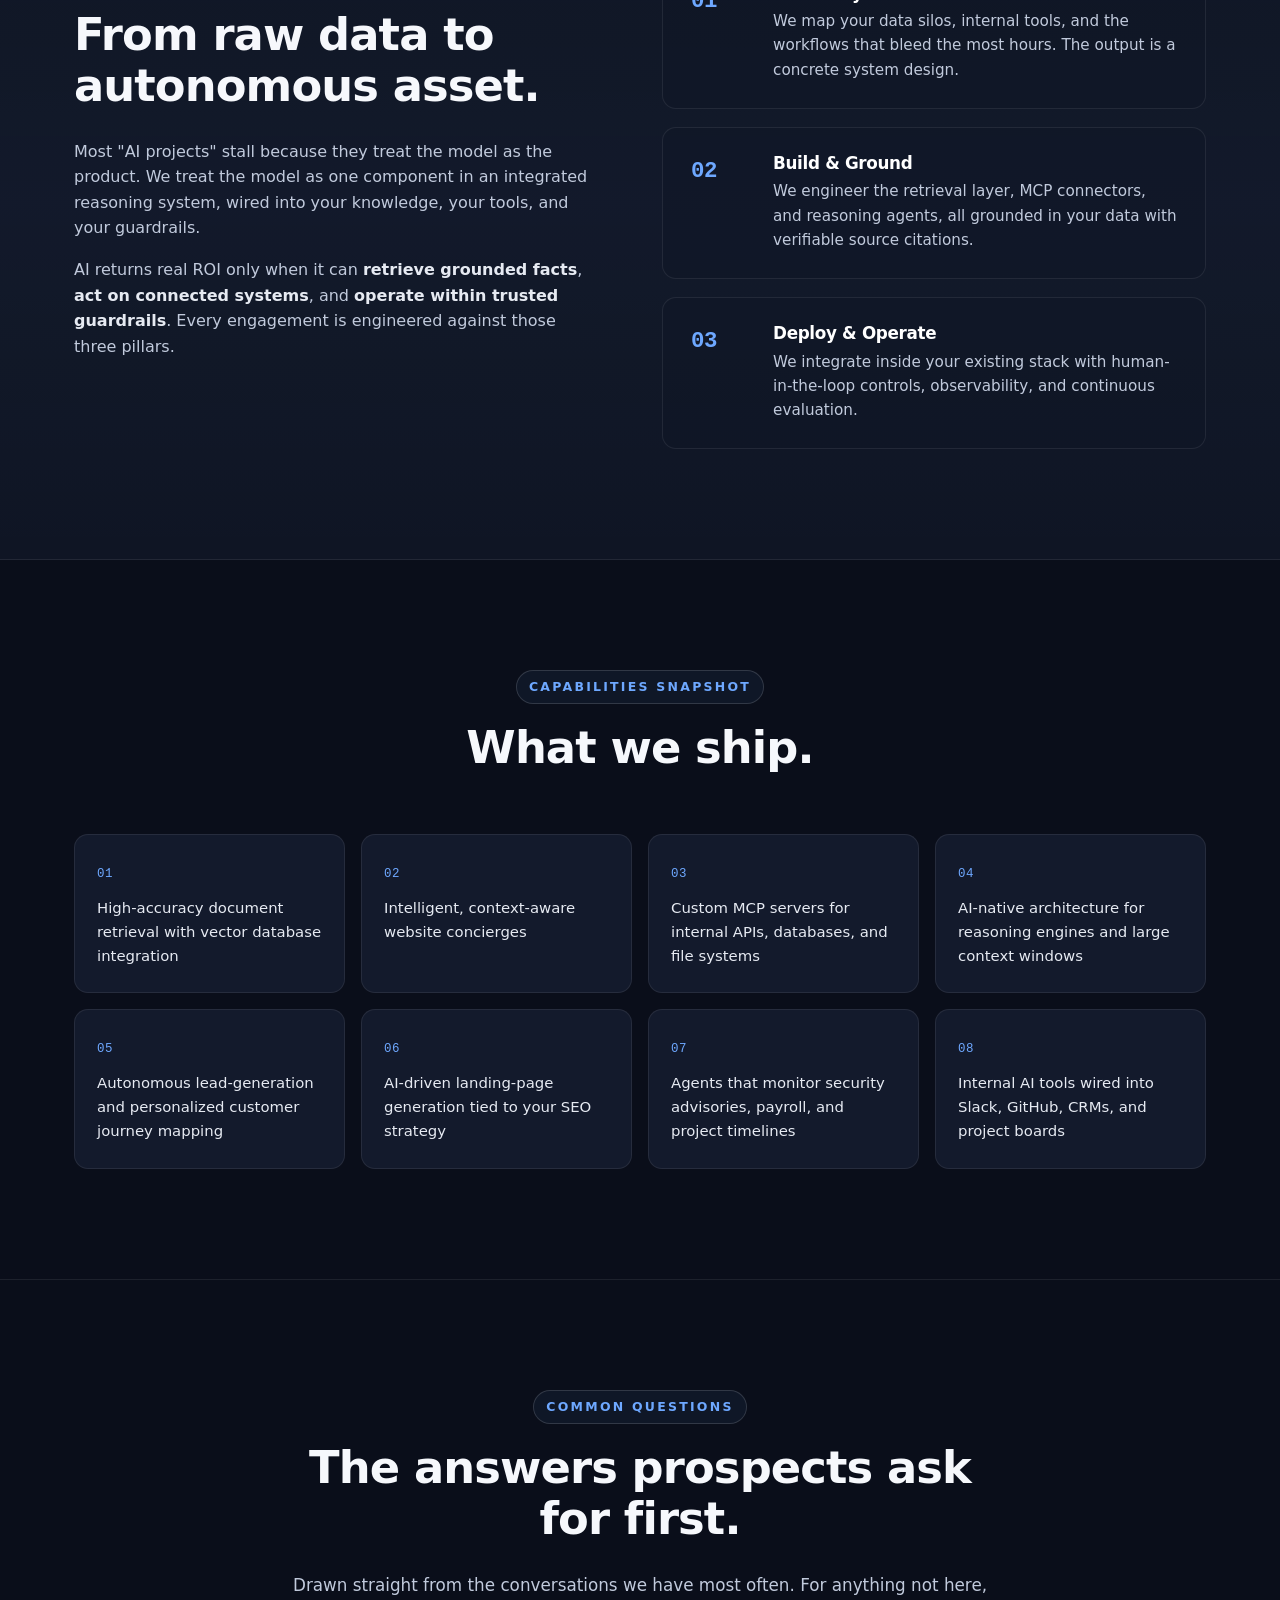
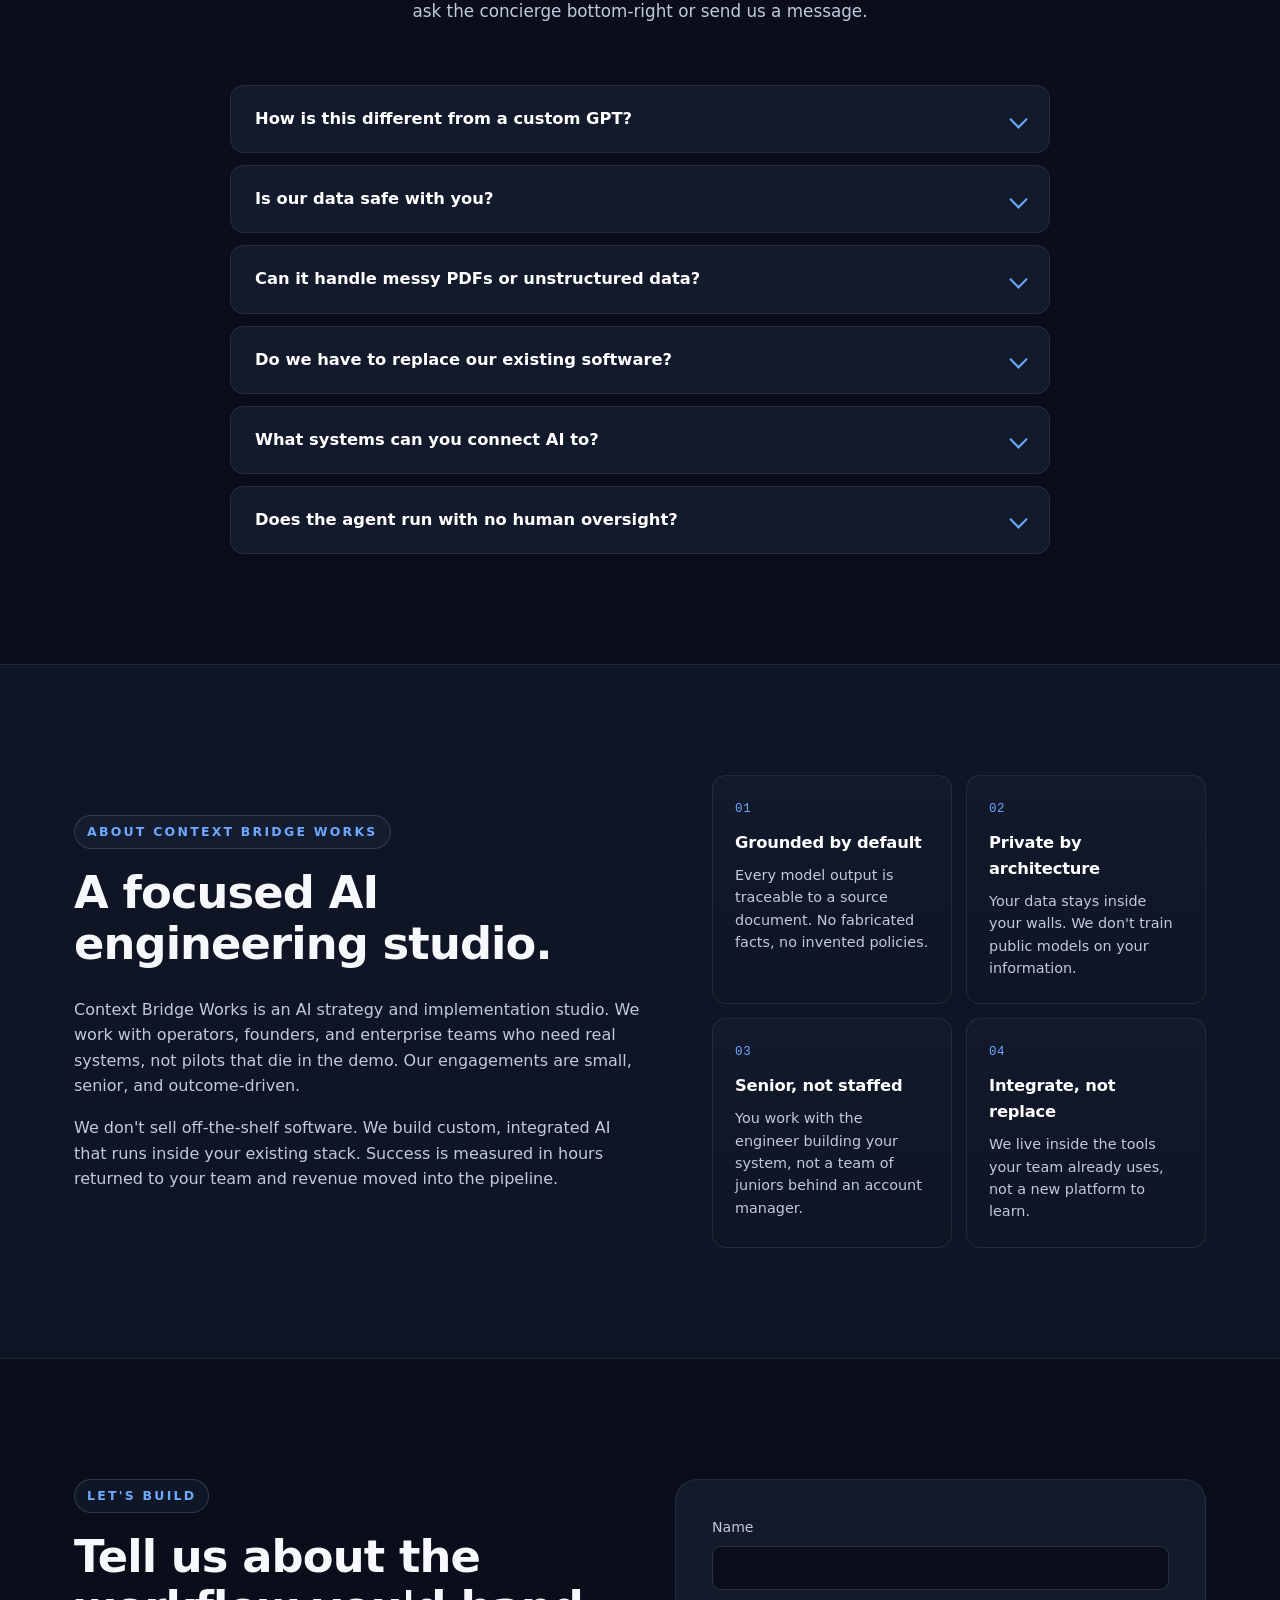
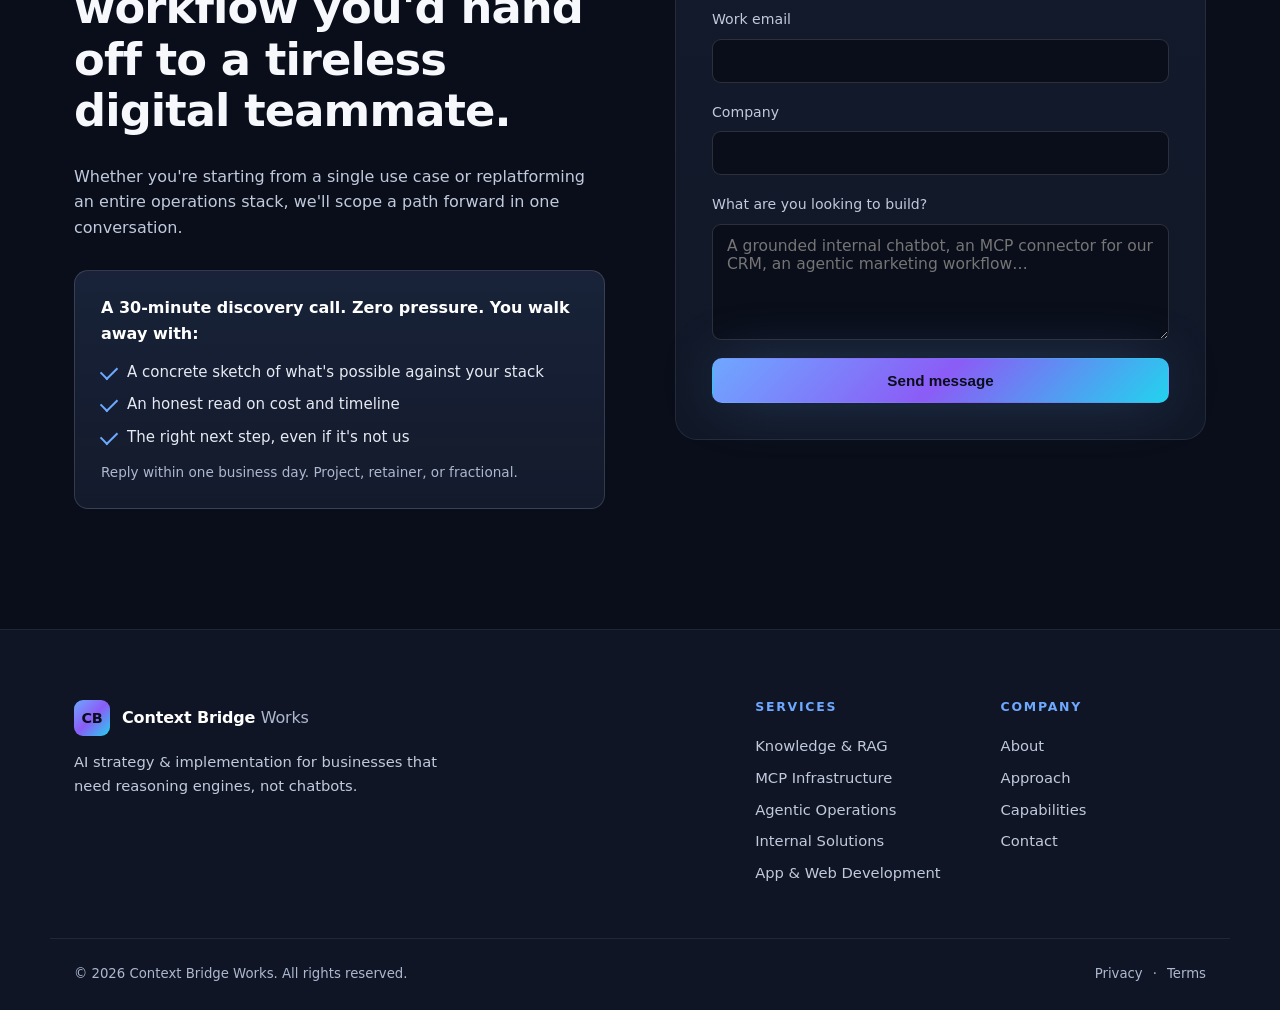
==== commit eb408b62: "Rebrand site copy to Context Bridge Works Replace user-facing Custom Skills LLC naming with Context " ====
--- a/public/index.html
+++ b/public/index.html
@@ -5,10 +5,10 @@
   <meta name="viewport" content="width=device-width, initial-scale=1.0" />
 
   <!-- Primary SEO -->
-  <title>Custom Skills LLC | AI Consulting, RAG & MCP Implementation</title>
-  <meta name="description" content="Custom Skills LLC builds production AI systems for businesses: RAG knowledge bases, MCP integrations, agentic workflows, and the web apps that ship around them. Reasoning engines, not chatbots." />
+  <title>Context Bridge Works | AI Consulting, RAG & MCP Implementation</title>
+  <meta name="description" content="Context Bridge Works builds production AI systems for businesses: RAG knowledge bases, MCP integrations, agentic workflows, and the web apps that ship around them. Reasoning engines, not chatbots." />
   <meta name="keywords" content="AI consulting, AI implementation, RAG, retrieval augmented generation, MCP, Model Context Protocol, AI agents, agentic AI, LLM consulting, AI strategy, custom AI development, vector database, AI integration" />
-  <meta name="author" content="Custom Skills LLC" />
+  <meta name="author" content="Context Bridge Works" />
   <link rel="canonical" href="https://contextbridgeworks.com/" />
 
   <!-- Icons & theming -->
@@ -18,22 +18,22 @@
 
   <!-- Open Graph (LinkedIn, Facebook, iMessage, Slack) -->
   <meta property="og:type" content="website" />
-  <meta property="og:site_name" content="Custom Skills LLC" />
-  <meta property="og:title" content="Custom Skills LLC | AI Consulting, RAG & MCP Implementation" />
+  <meta property="og:site_name" content="Context Bridge Works" />
+  <meta property="og:title" content="Context Bridge Works | AI Consulting, RAG & MCP Implementation" />
   <meta property="og:description" content="We build reasoning engines that run your business. RAG knowledge bases, MCP integrations, agentic workflows, and the web apps that ship around them." />
   <meta property="og:url" content="https://contextbridgeworks.com/" />
   <meta property="og:image" content="https://contextbridgeworks.com/og-image.jpg" />
   <meta property="og:image:width" content="1200" />
   <meta property="og:image:height" content="630" />
-  <meta property="og:image:alt" content="Custom Skills LLC | AI Strategy &amp; Implementation" />
+  <meta property="og:image:alt" content="Context Bridge Works | AI Strategy &amp; Implementation" />
   <meta property="og:locale" content="en_US" />
 
   <!-- Twitter / X -->
   <meta name="twitter:card" content="summary_large_image" />
-  <meta name="twitter:title" content="Custom Skills LLC | AI Consulting, RAG & MCP Implementation" />
+  <meta name="twitter:title" content="Context Bridge Works | AI Consulting, RAG & MCP Implementation" />
   <meta name="twitter:description" content="We build reasoning engines that run your business. RAG knowledge bases, MCP integrations, agentic workflows, and the web apps that ship around them." />
   <meta name="twitter:image" content="https://contextbridgeworks.com/og-image.jpg" />
-  <meta name="twitter:image:alt" content="Custom Skills LLC | AI Strategy &amp; Implementation" />
+  <meta name="twitter:image:alt" content="Context Bridge Works | AI Strategy &amp; Implementation" />
 
   <!-- Performance hints -->
   <link rel="dns-prefetch" href="https://formspree.io" />
@@ -167,7 +167,7 @@
       {
         "@type": "Organization",
         "@id": "https://contextbridgeworks.com/#organization",
-        "name": "Custom Skills LLC",
+        "name": "Context Bridge Works",
         "url": "https://contextbridgeworks.com/",
         "logo": "https://contextbridgeworks.com/favicon.svg",
         "image": "https://contextbridgeworks.com/og-image.jpg",
@@ -184,7 +184,7 @@
       {
         "@type": "ProfessionalService",
         "@id": "https://contextbridgeworks.com/#service",
-        "name": "Custom Skills LLC",
+        "name": "Context Bridge Works",
         "url": "https://contextbridgeworks.com/",
         "image": "https://contextbridgeworks.com/og-image.jpg",
         "description": "End-to-end AI engineering and strategic integration. Knowledge orchestration, MCP infrastructure, agentic operations, internal business solutions, and application & web development.",
@@ -242,7 +242,7 @@
         "@type": "WebSite",
         "@id": "https://contextbridgeworks.com/#website",
         "url": "https://contextbridgeworks.com/",
-        "name": "Custom Skills LLC",
+        "name": "Context Bridge Works",
         "publisher": { "@id": "https://contextbridgeworks.com/#organization" },
         "inLanguage": "en-US"
       },
@@ -309,8 +309,8 @@
   <header class="site-header" id="top">
     <div class="container nav-container">
       <a href="#top" class="logo">
-        <span class="logo-mark">CS</span>
-        <span class="logo-text">Custom Skills <span class="logo-llc">LLC</span></span>
+        <span class="logo-mark">CB</span>
+        <span class="logo-text">Context Bridge <span class="logo-llc">Works</span></span>
       </a>
       <nav class="primary-nav" aria-label="Primary">
         <a href="#services">Services</a>
@@ -361,12 +361,12 @@
             type="button"
             class="hero-chat"
             data-open-concierge
-            aria-label="Try the live Custom Skills concierge"
+            aria-label="Try the live Context Bridge Works concierge"
           >
             <div class="hero-chat-header">
-              <span class="hero-chat-mark" aria-hidden="true">CS</span>
+              <span class="hero-chat-mark" aria-hidden="true">CB</span>
               <div class="hero-chat-title">
-                <strong>Custom Skills concierge</strong>
+                <strong>Context Bridge Works concierge</strong>
                 <span class="hero-chat-sub">
                   <span class="hero-chat-dot" aria-hidden="true"></span>
                   Live demo, click to try
@@ -688,10 +688,10 @@
     <section id="about" class="about">
       <div class="container about-grid">
         <div class="about-copy">
-          <div class="eyebrow">About Custom Skills LLC</div>
+          <div class="eyebrow">About Context Bridge Works</div>
           <h2>A focused AI engineering studio.</h2>
           <p>
-            Custom Skills LLC is an AI strategy and implementation studio.
+            Context Bridge Works is an AI strategy and implementation studio.
             We work with operators, founders, and enterprise teams who need
             real systems, not pilots that die in the demo. Our engagements
             are small, senior, and outcome-driven.
@@ -793,8 +793,8 @@
     <div class="container footer-grid">
       <div>
         <a href="#top" class="logo logo-footer">
-          <span class="logo-mark">CS</span>
-          <span class="logo-text">Custom Skills <span class="logo-llc">LLC</span></span>
+          <span class="logo-mark">CB</span>
+          <span class="logo-text">Context Bridge <span class="logo-llc">Works</span></span>
         </a>
         <p class="footer-tag">AI strategy & implementation for businesses that need reasoning engines, not chatbots.</p>
       </div>
@@ -817,7 +817,7 @@
       </div>
     </div>
     <div class="container footer-bottom">
-      <span>© <span id="year"></span> Custom Skills LLC. All rights reserved.</span>
+      <span>© <span id="year"></span> Context Bridge Works. All rights reserved.</span>
       <nav class="footer-legal" aria-label="Legal">
         <a href="/privacy.html">Privacy</a>
         <span aria-hidden="true">·</span>
@@ -831,7 +831,7 @@
     <button
       type="button"
       class="concierge-launcher"
-      aria-label="Open the Custom Skills LLC concierge"
+      aria-label="Open the Context Bridge Works concierge"
       aria-controls="concierge-panel"
       aria-expanded="false"
     >
@@ -854,9 +854,9 @@
     >
       <header class="concierge-header">
         <div class="concierge-brand">
-          <span class="logo-mark" aria-hidden="true">CS</span>
+          <span class="logo-mark" aria-hidden="true">CB</span>
           <div class="concierge-brand-text">
-            <strong id="concierge-title">Custom Skills concierge</strong>
+            <strong id="concierge-title">Context Bridge Works concierge</strong>
             <span class="concierge-sub">
               <span class="concierge-dot" aria-hidden="true"></span>
               Grounded in our capabilities statement
@@ -873,14 +873,14 @@
       <div class="concierge-messages" id="concierge-messages" aria-live="polite">
         <div class="concierge-msg concierge-msg-assistant">
           <div class="concierge-bubble">
-            Hi, I'm the Custom Skills LLC concierge. Ask me anything about our
+            Hi, I'm the Context Bridge Works concierge. Ask me anything about our
             RAG, MCP, agentic, internal-ops, or app-development work. I cite
             the sections I'm reading from so you can verify what I say.
           </div>
         </div>
         <div class="concierge-suggestions" role="list">
           <button type="button" class="concierge-suggestion" role="listitem">
-            What does Custom Skills LLC do?
+            What does Context Bridge Works do?
           </button>
           <button type="button" class="concierge-suggestion" role="listitem">
             How is RAG different from a custom GPT?
--- a/public/styles.css
+++ b/public/styles.css
@@ -1,5 +1,5 @@
 /* =========================================================
-   Custom Skills LLC | Marketing Site
+   Context Bridge Works | Marketing Site
    ========================================================= */
 
 :root {
--- a/public/styles.css
+++ b/public/styles.css
@@ -1,5 +1,5 @@
 /* =========================================================
-   Custom Skills LLC | Marketing Site
+   Context Bridge Works | Marketing Site
    ========================================================= */
 
 :root {
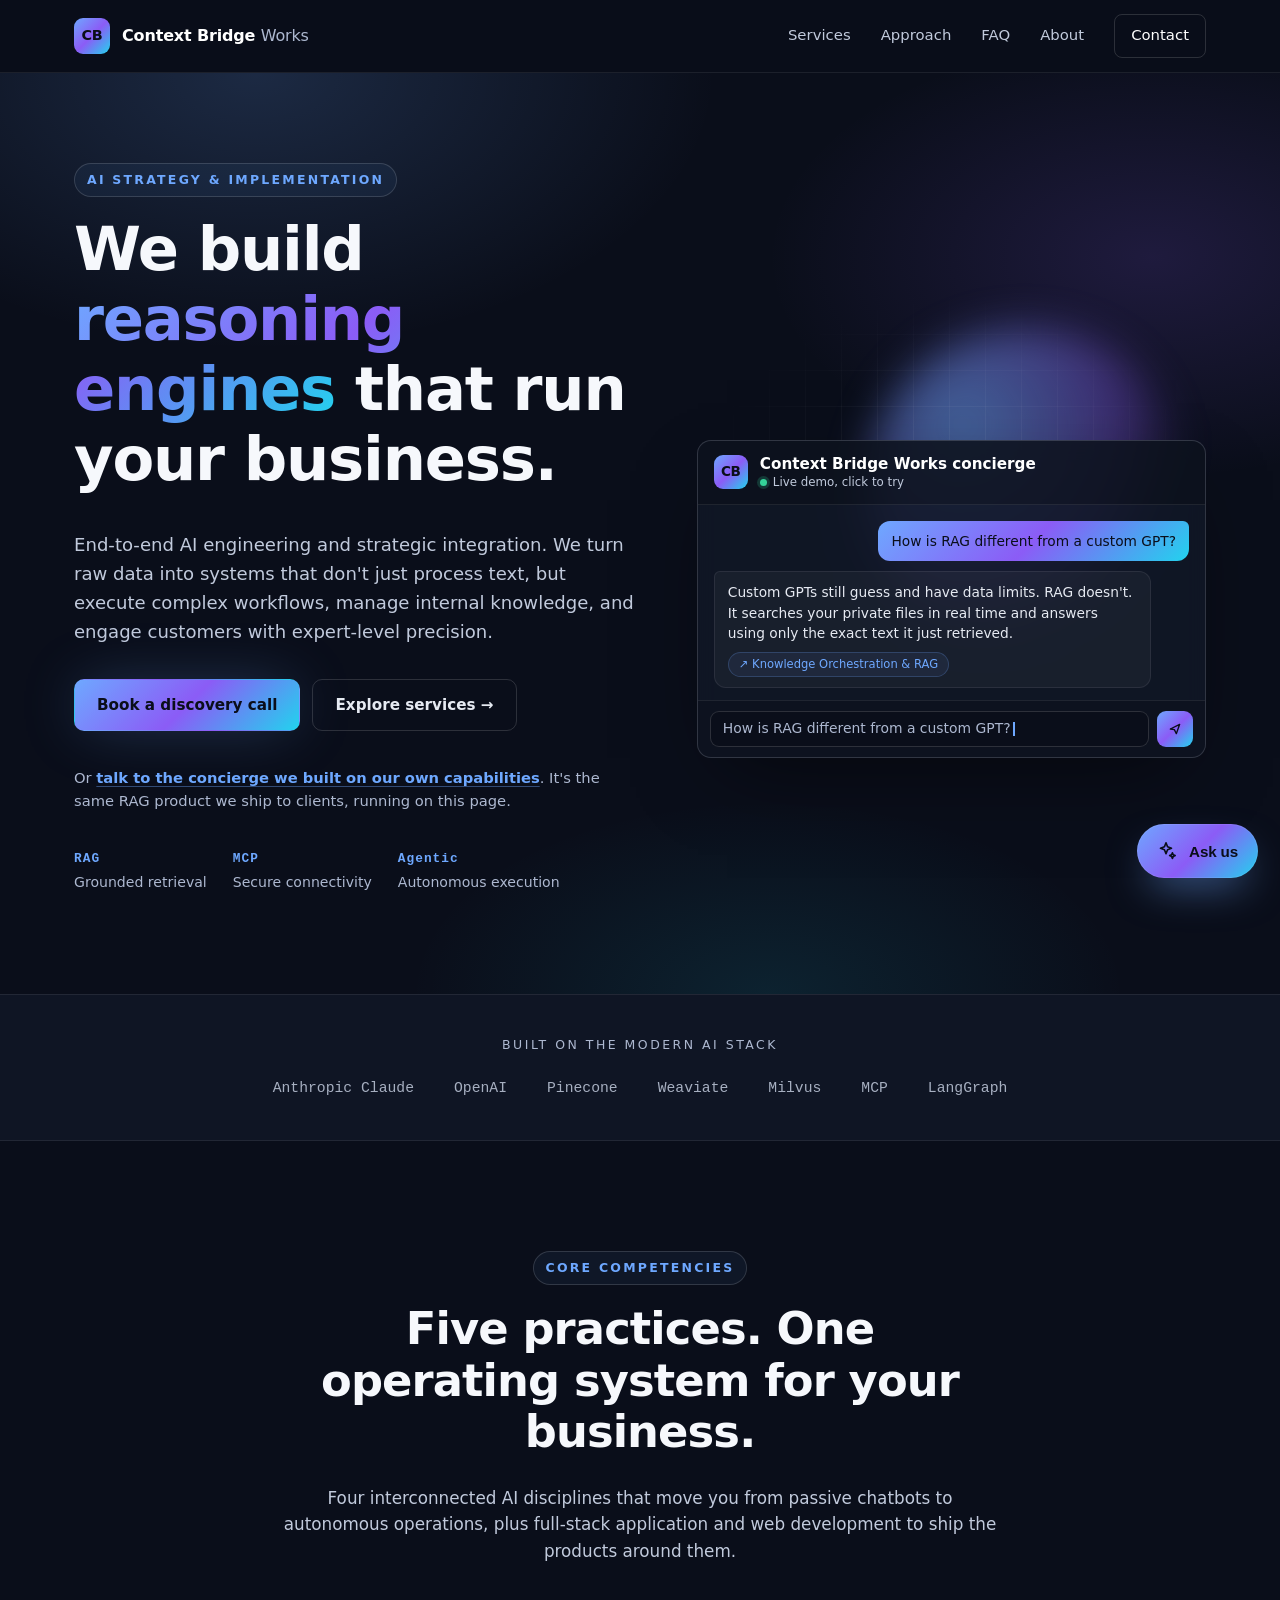
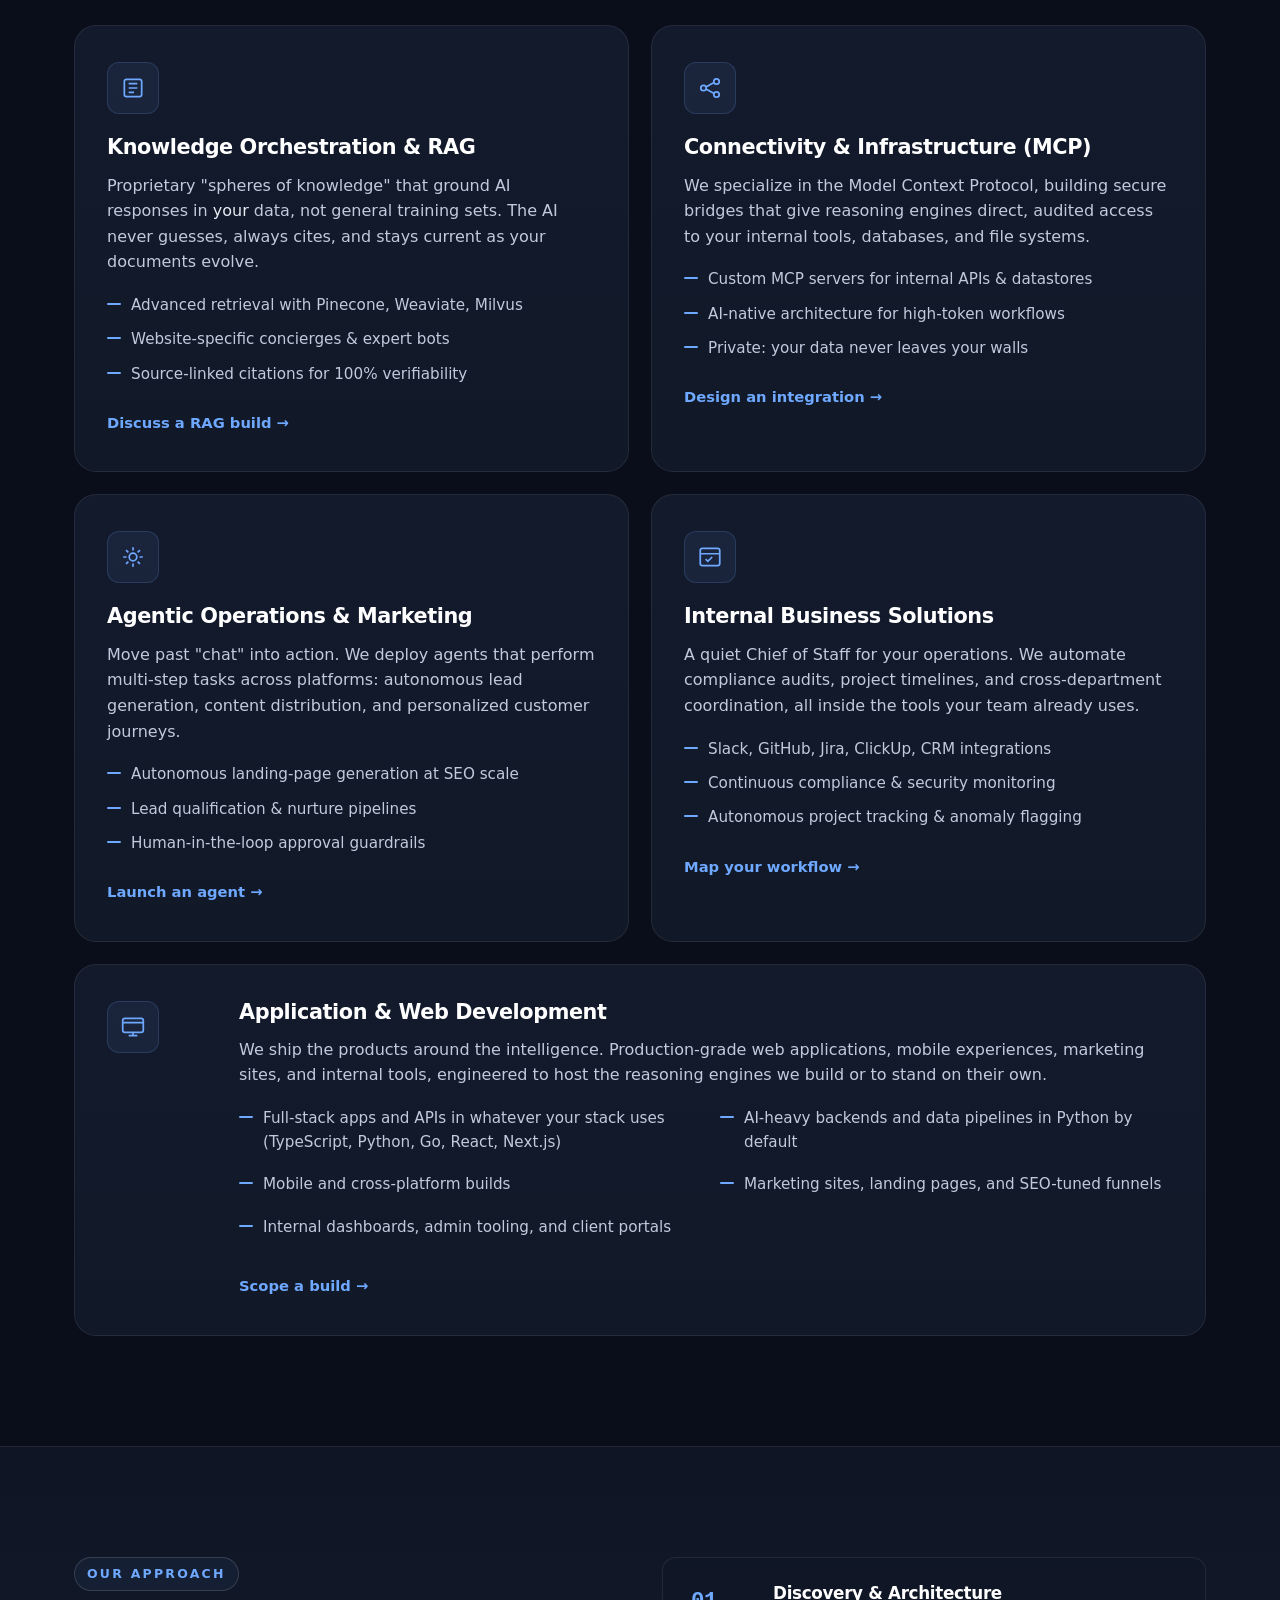
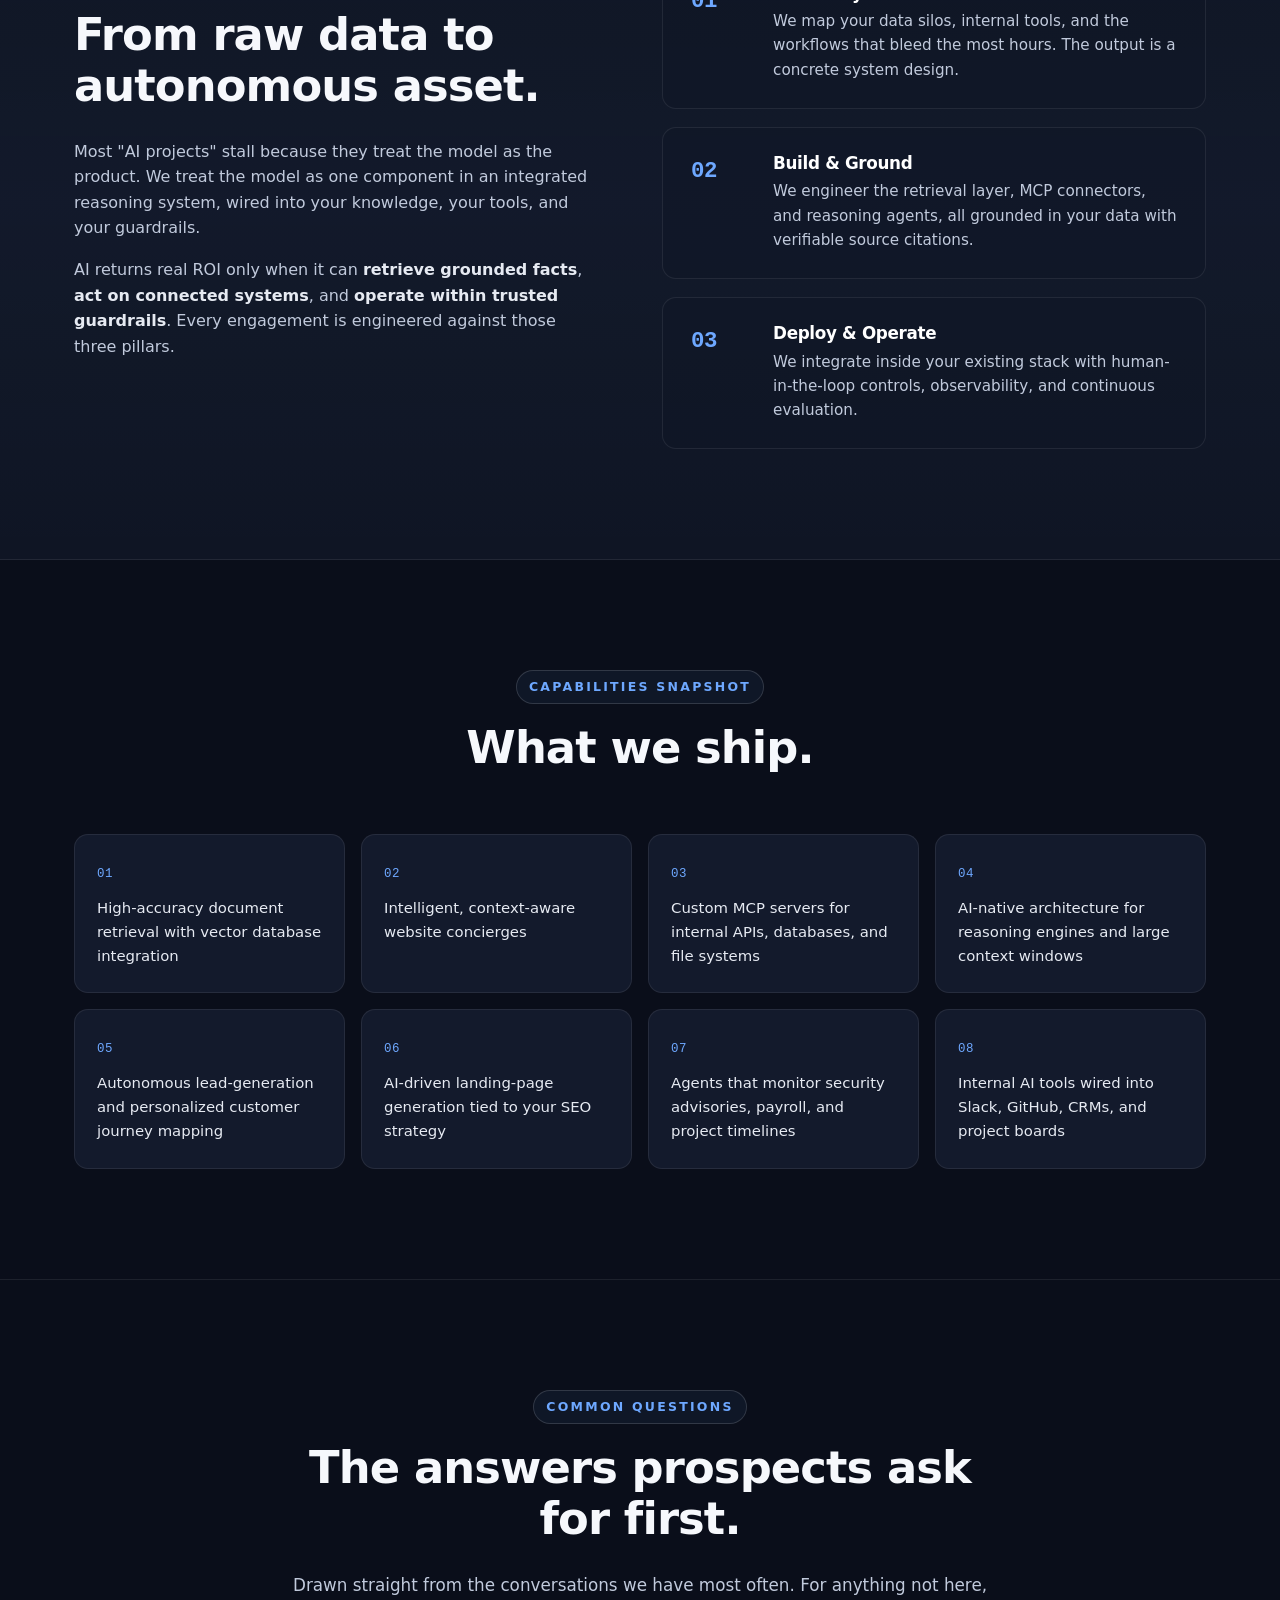
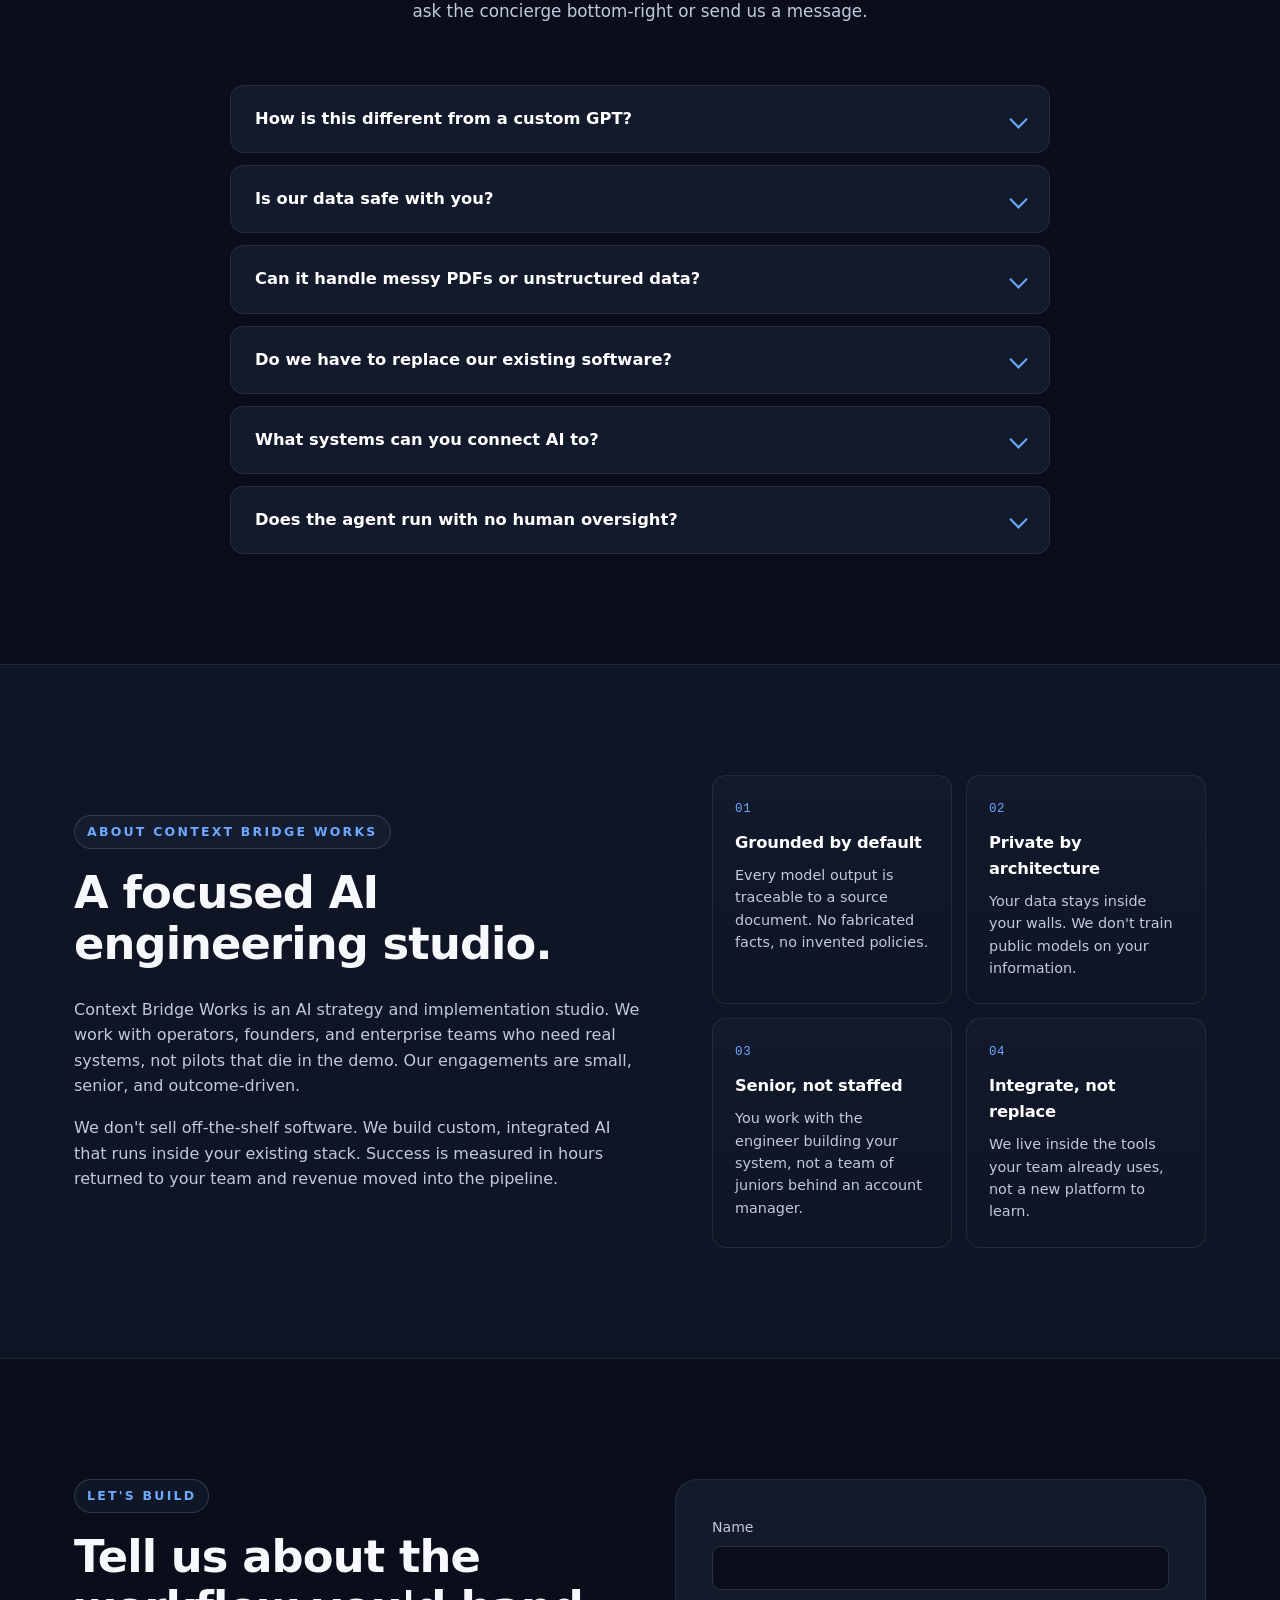
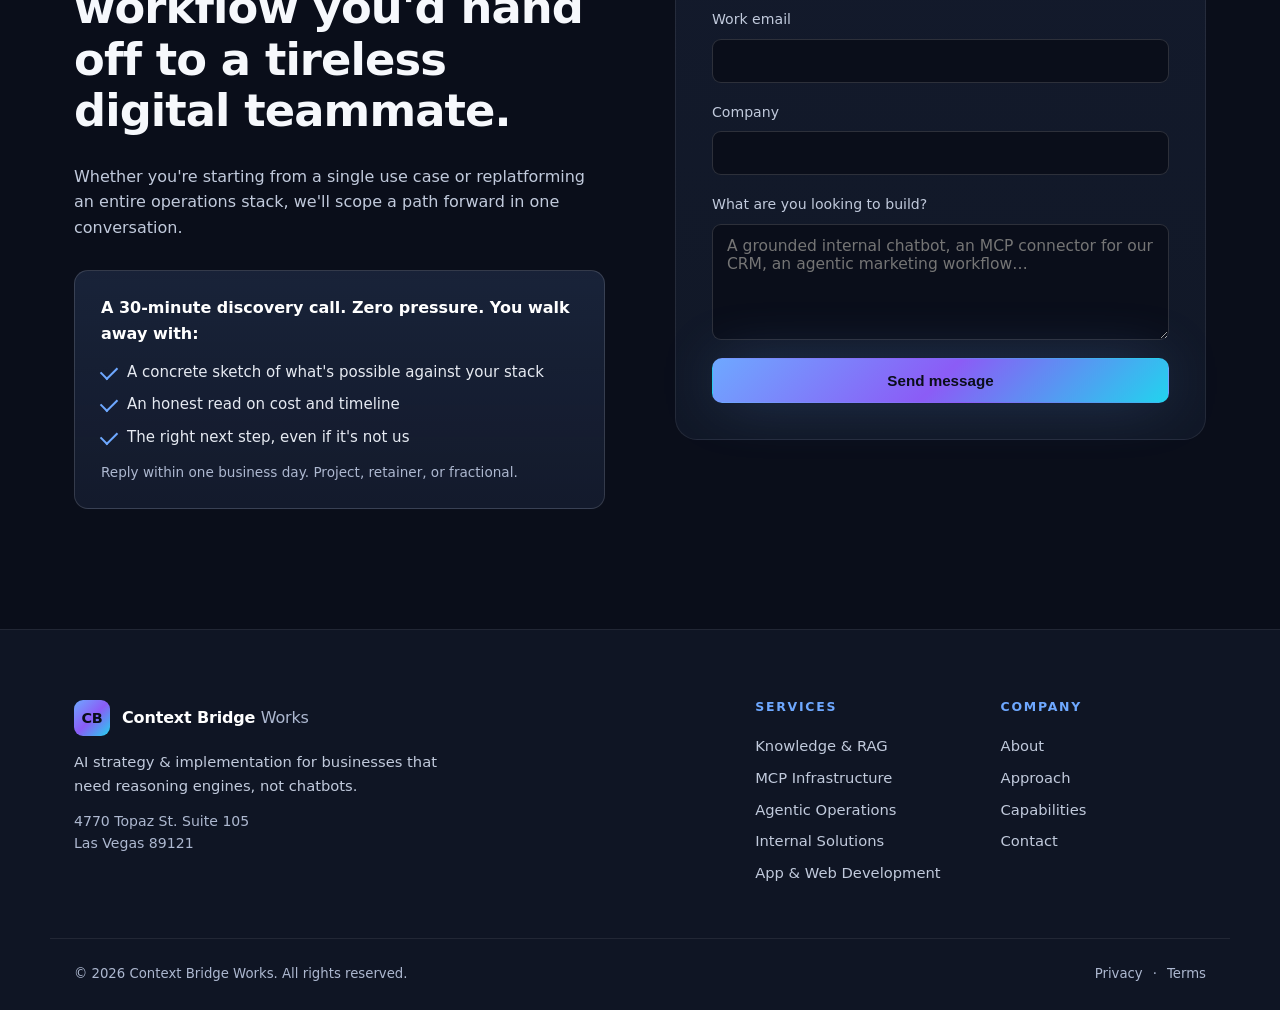
==== commit 4a1e2c11: "Add Las Vegas address to site footer Show 4770 Topaz St. Suite 105 under the footer tagline on the h" ====
--- a/public/index.html
+++ b/public/index.html
@@ -172,7 +172,6 @@
         "logo": "https://contextbridgeworks.com/favicon.svg",
         "image": "https://contextbridgeworks.com/og-image.jpg",
         "description": "AI strategy and implementation studio building reasoning engines, RAG systems, MCP infrastructure, and autonomous agents for businesses.",
-        "email": "contact@customskillsllc.com",
         "founder": {
           "@type": "Person",
           "@id": "https://contextbridgeworks.com/#joseph-leon",
@@ -797,6 +796,10 @@
           <span class="logo-text">Context Bridge <span class="logo-llc">Works</span></span>
         </a>
         <p class="footer-tag">AI strategy & implementation for businesses that need reasoning engines, not chatbots.</p>
+        <address class="footer-address">
+          4770 Topaz St. Suite 105<br />
+          Las Vegas 89121
+        </address>
       </div>
       <div class="footer-cols">
         <div>
--- a/public/styles.css
+++ b/public/styles.css
@@ -829,6 +829,14 @@
   color: var(--text-muted);
   margin: 0;
 }
+.footer-address {
+  max-width: 380px;
+  margin: 14px 0 0;
+  font-style: normal;
+  font-size: 0.88rem;
+  line-height: 1.55;
+  color: var(--text-dim);
+}
 .footer-cols {
   display: grid;
   grid-template-columns: 1fr 1fr;
--- a/public/styles.css
+++ b/public/styles.css
@@ -829,6 +829,14 @@
   color: var(--text-muted);
   margin: 0;
 }
+.footer-address {
+  max-width: 380px;
+  margin: 14px 0 0;
+  font-style: normal;
+  font-size: 0.88rem;
+  line-height: 1.55;
+  color: var(--text-dim);
+}
 .footer-cols {
   display: grid;
   grid-template-columns: 1fr 1fr;
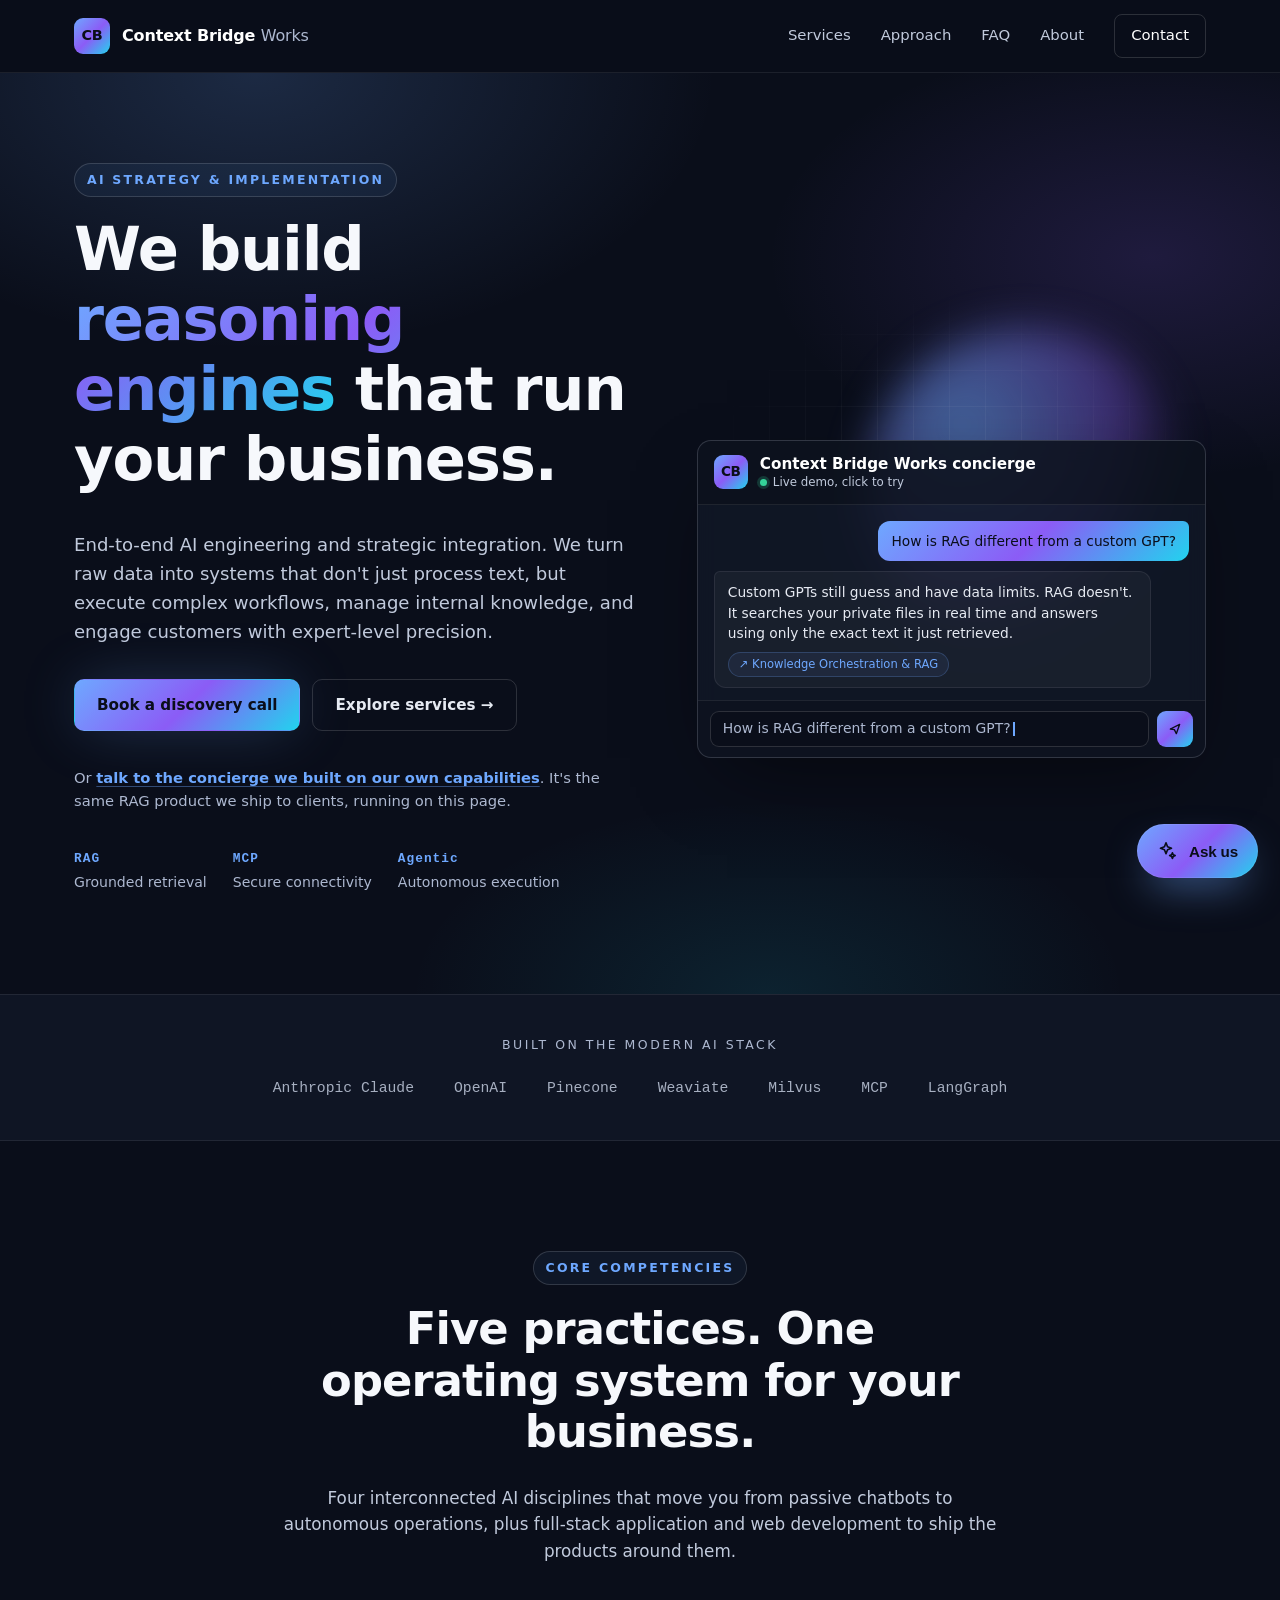
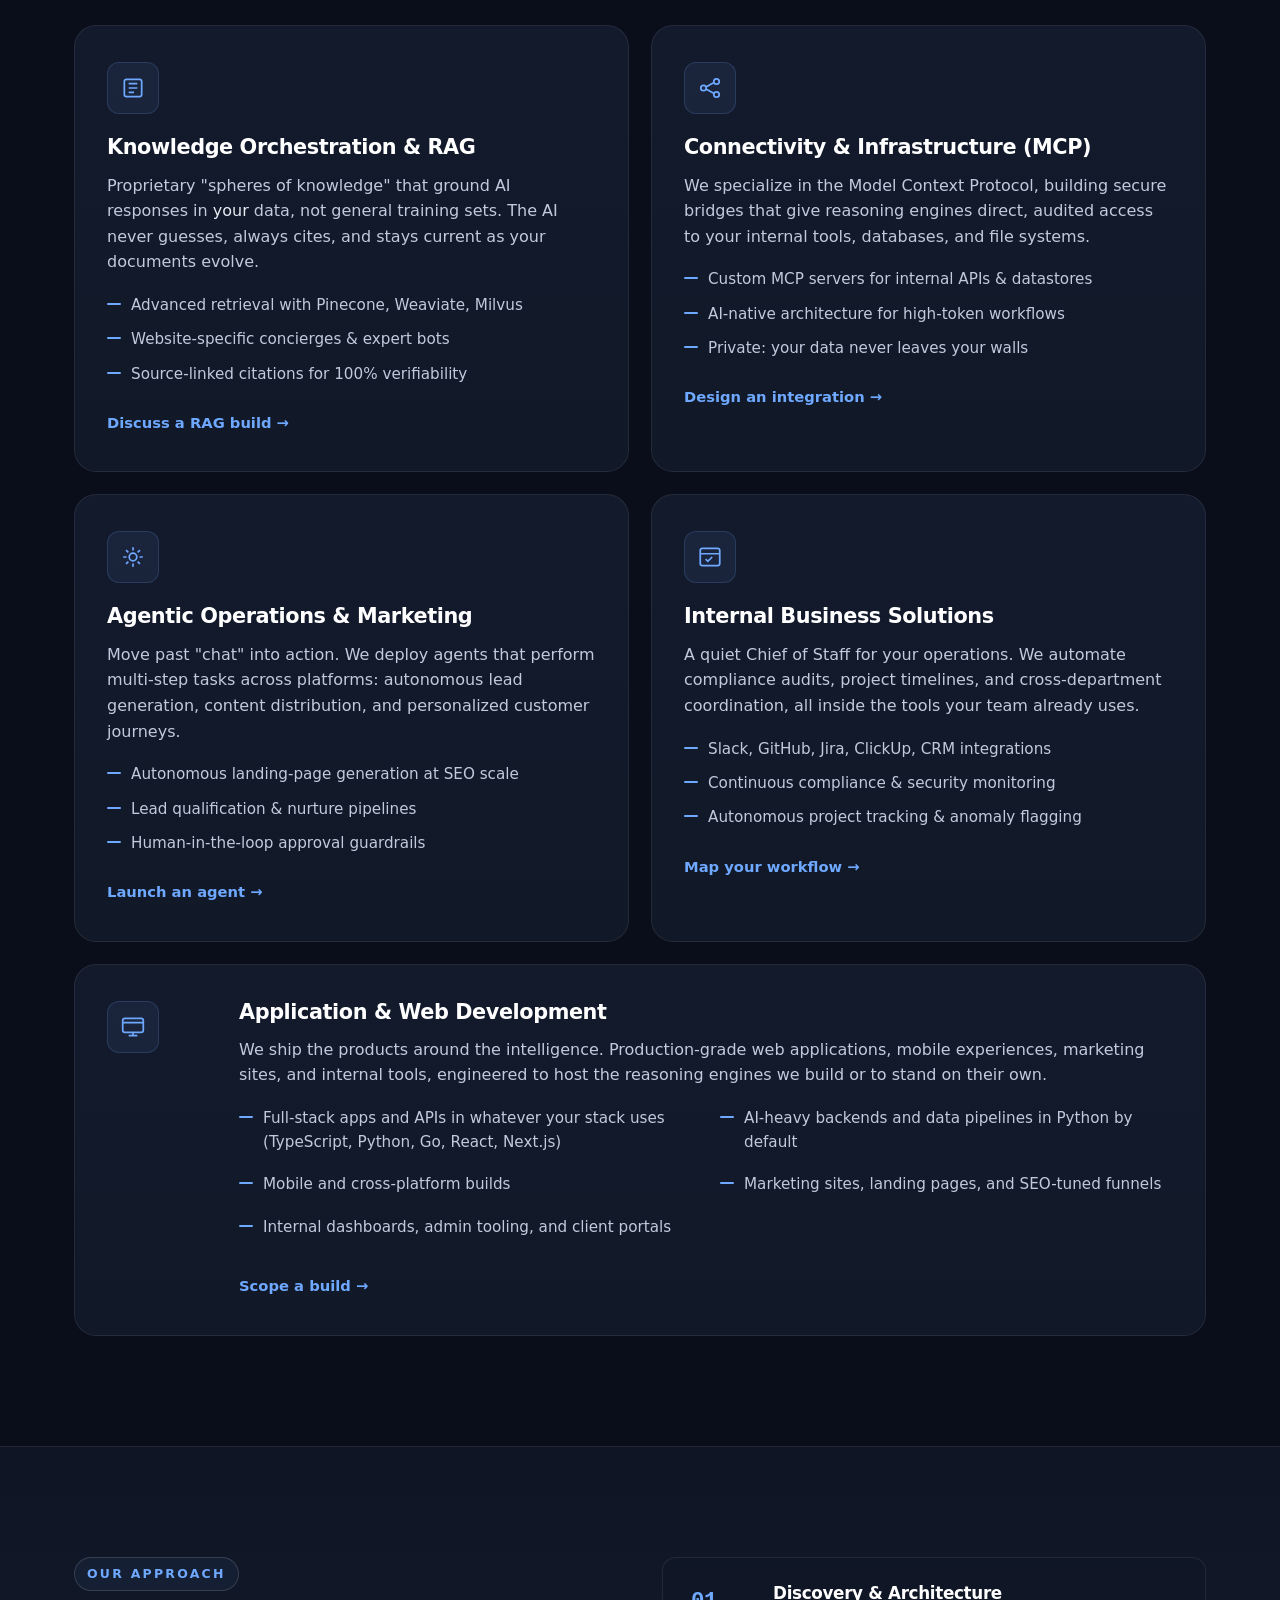
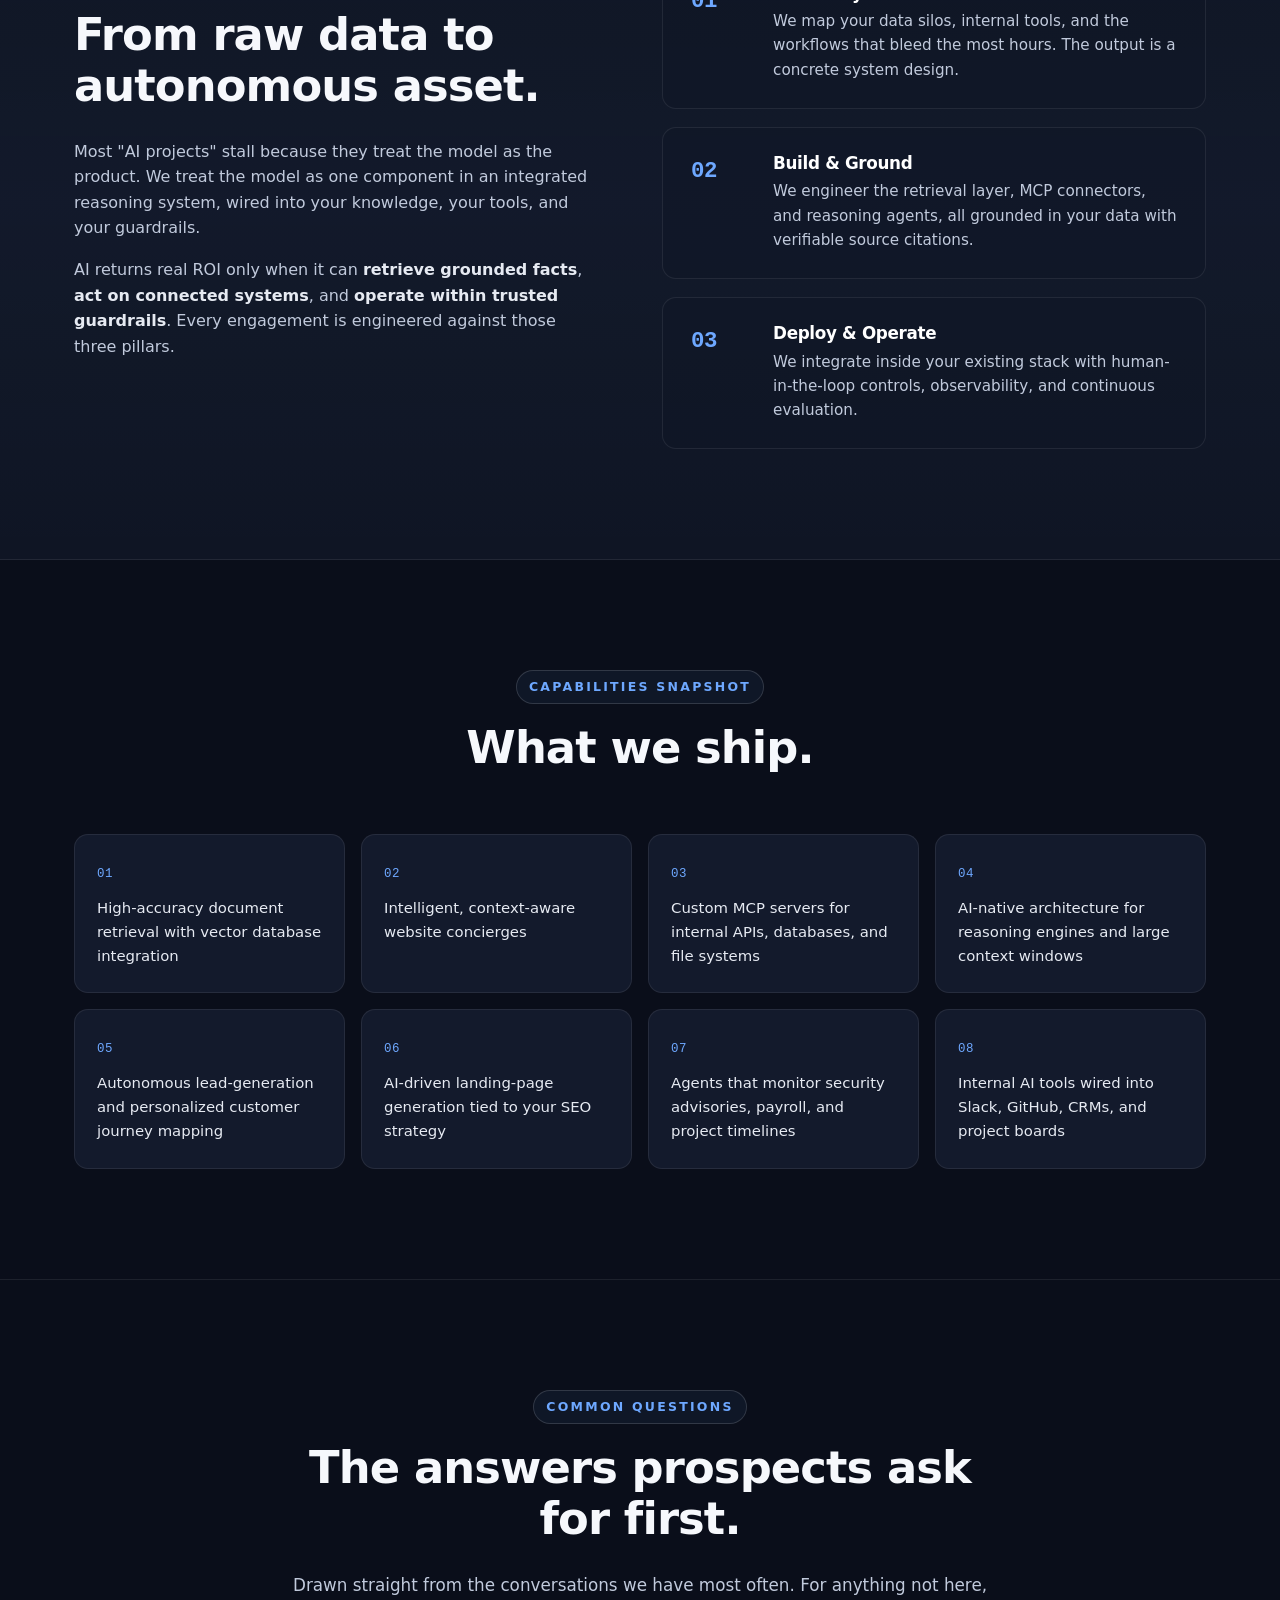
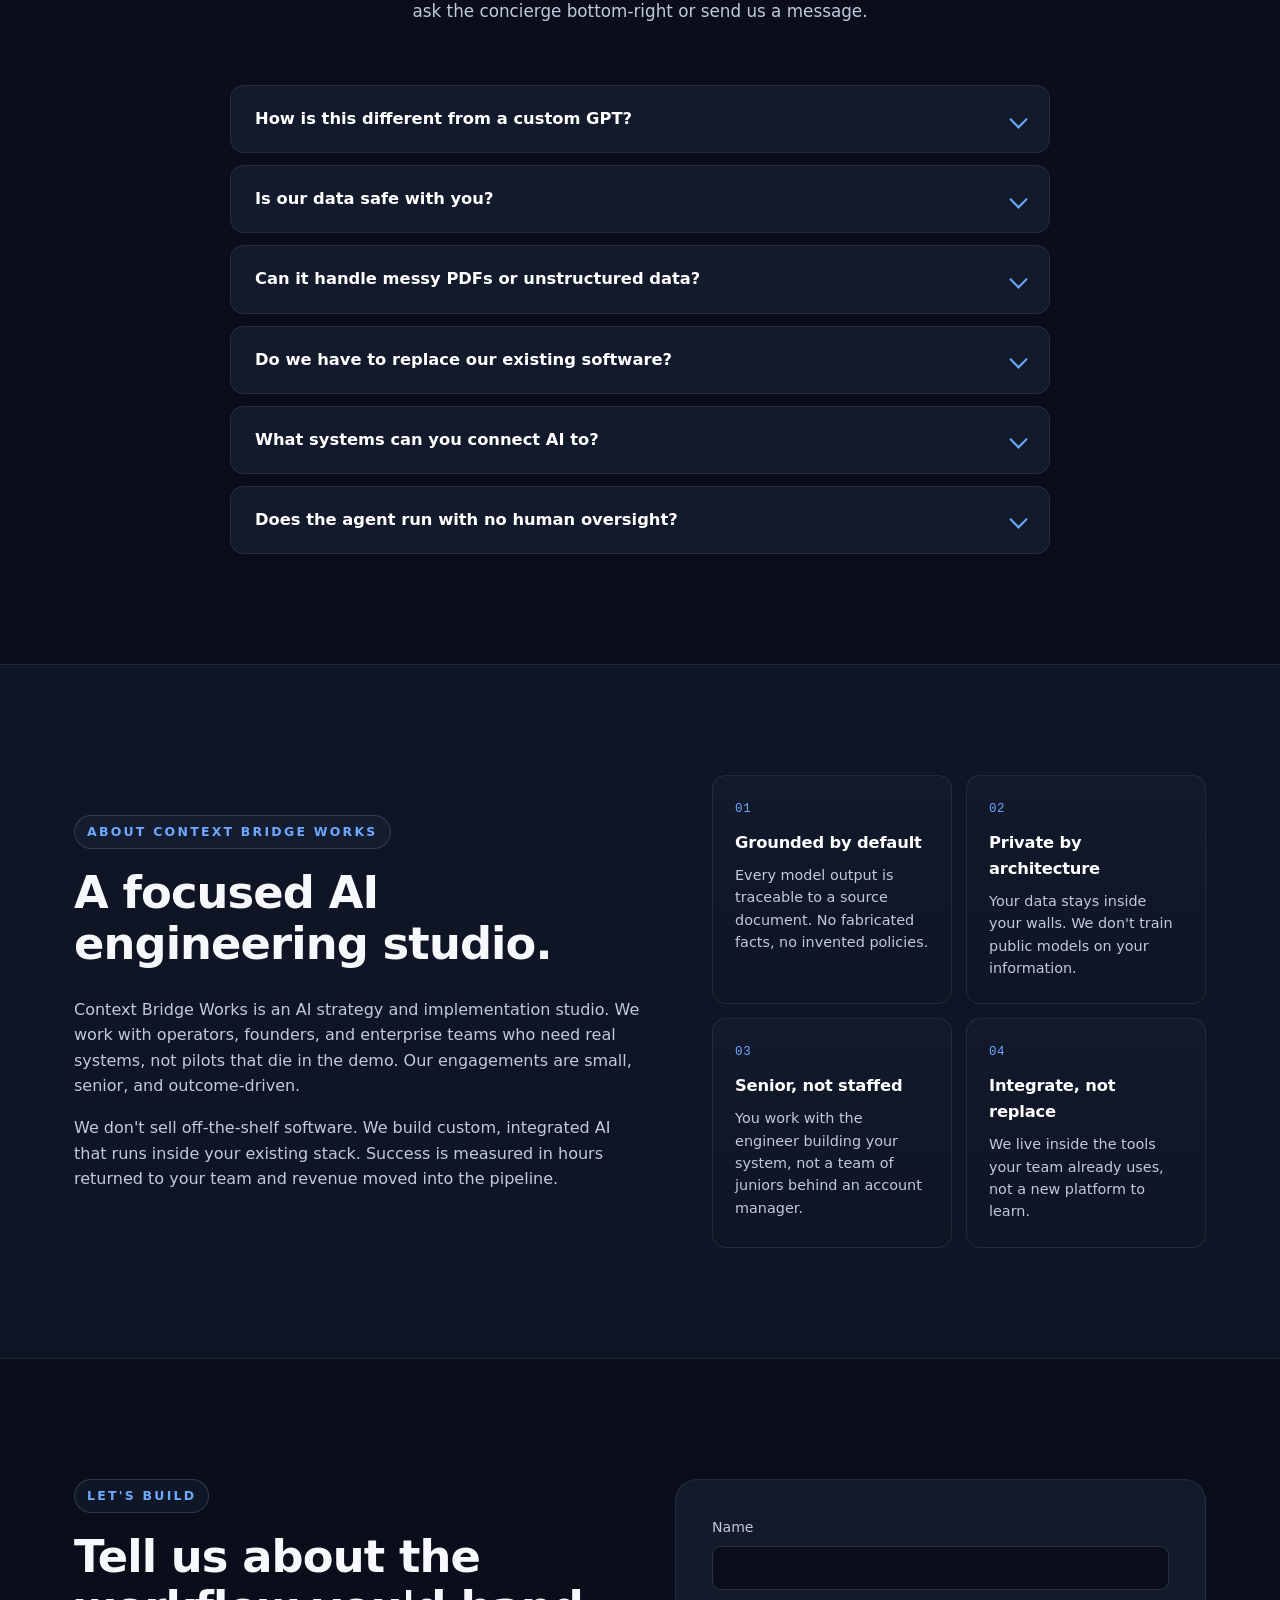
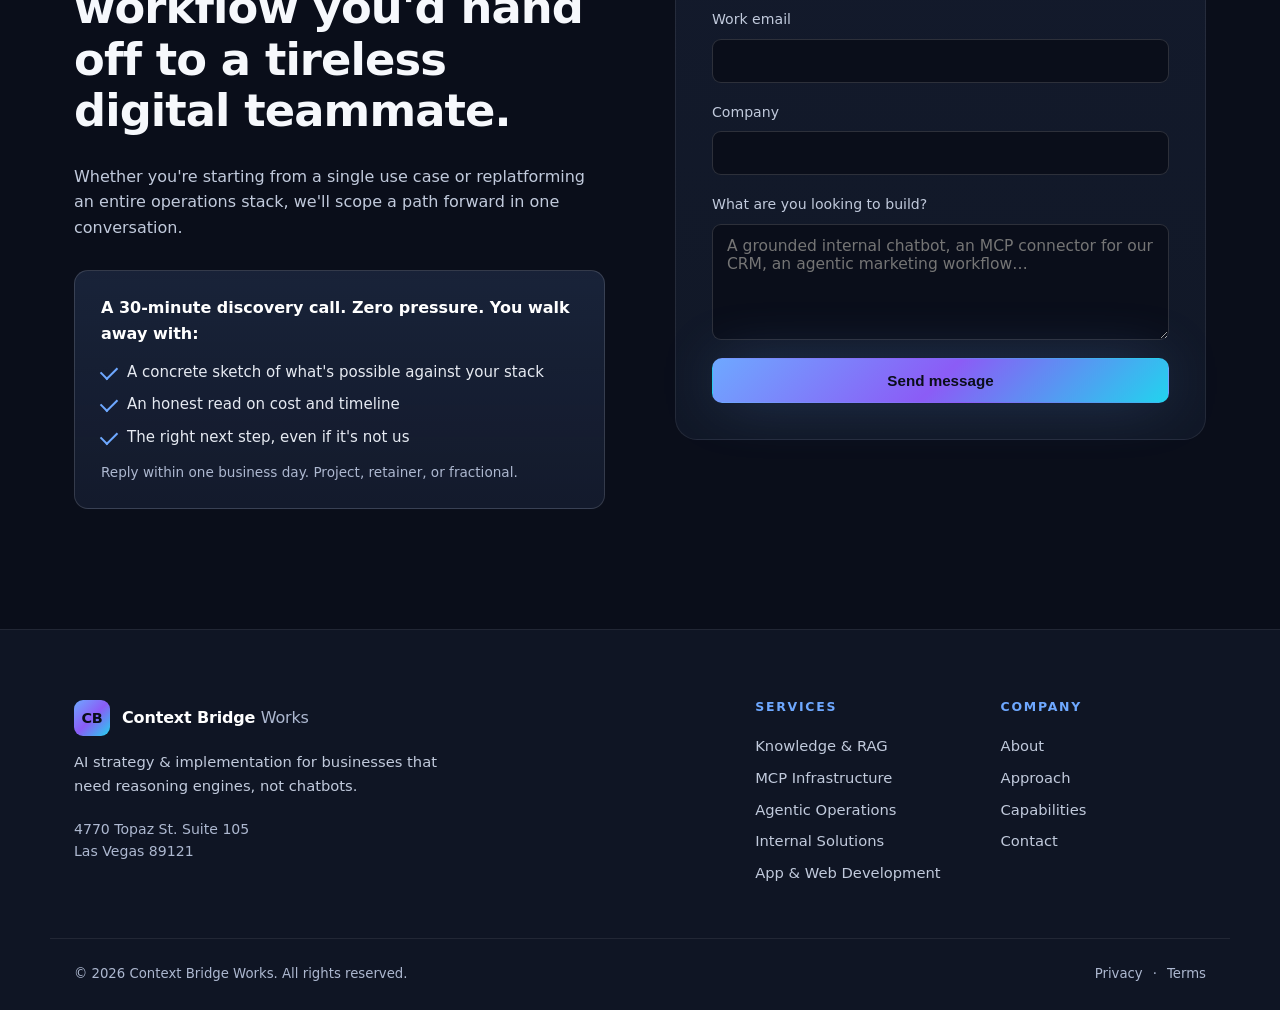
==== commit d3fb959c: "Google page speed fixes" ====
--- a/public/index.html
+++ b/public/index.html
@@ -41,6 +41,7 @@
   <!-- Fonts (self-hosted, no third-party request) -->
   <link rel="preload" as="font" type="font/woff2" href="/fonts/inter-400-latin.woff2" crossorigin />
   <link rel="preload" as="font" type="font/woff2" href="/fonts/inter-700-latin.woff2" crossorigin />
+  <link rel="preload" as="font" type="font/woff2" href="/fonts/inter-800-latin.woff2" crossorigin />
   <style id="fonts">
 @font-face {
   font-family: 'Inter';
@@ -156,8 +157,7 @@
 }
   </style>
 
-  <link rel="preload" href="styles.css" as="style" onload="this.onload=null;this.rel='stylesheet'" />
-  <noscript><link rel="stylesheet" href="styles.css" /></noscript>
+  <link rel="stylesheet" href="styles.css" />
 
   <!-- Structured data -->
   <script type="application/ld+json">
--- a/public/styles.css
+++ b/public/styles.css
@@ -26,11 +26,21 @@
 
 * { box-sizing: border-box; }
 
+/* Arial sized to Inter's metrics so the font swap doesn't shift layout (CLS) */
+@font-face {
+  font-family: 'Inter Fallback';
+  src: local('Arial');
+  ascent-override: 90.44%;
+  descent-override: 22.52%;
+  line-gap-override: 0%;
+  size-adjust: 107.12%;
+}
+
 html { scroll-behavior: smooth; }
 
 body {
   margin: 0;
-  font-family: 'Inter', system-ui, -apple-system, Segoe UI, Roboto, sans-serif;
+  font-family: 'Inter', 'Inter Fallback', system-ui, -apple-system, Segoe UI, Roboto, sans-serif;
   background: var(--bg);
   color: var(--text);
   line-height: 1.6;
@@ -831,7 +841,7 @@
 }
 .footer-address {
   max-width: 380px;
-  margin: 14px 0 0;
+  margin: 22px 0 0;
   font-style: normal;
   font-size: 0.88rem;
   line-height: 1.55;
@@ -906,7 +916,7 @@
   right: 22px;
   bottom: 22px;
   z-index: 100;
-  font-family: 'Inter', system-ui, sans-serif;
+  font-family: 'Inter', 'Inter Fallback', system-ui, sans-serif;
 }
 
 .concierge-launcher {
